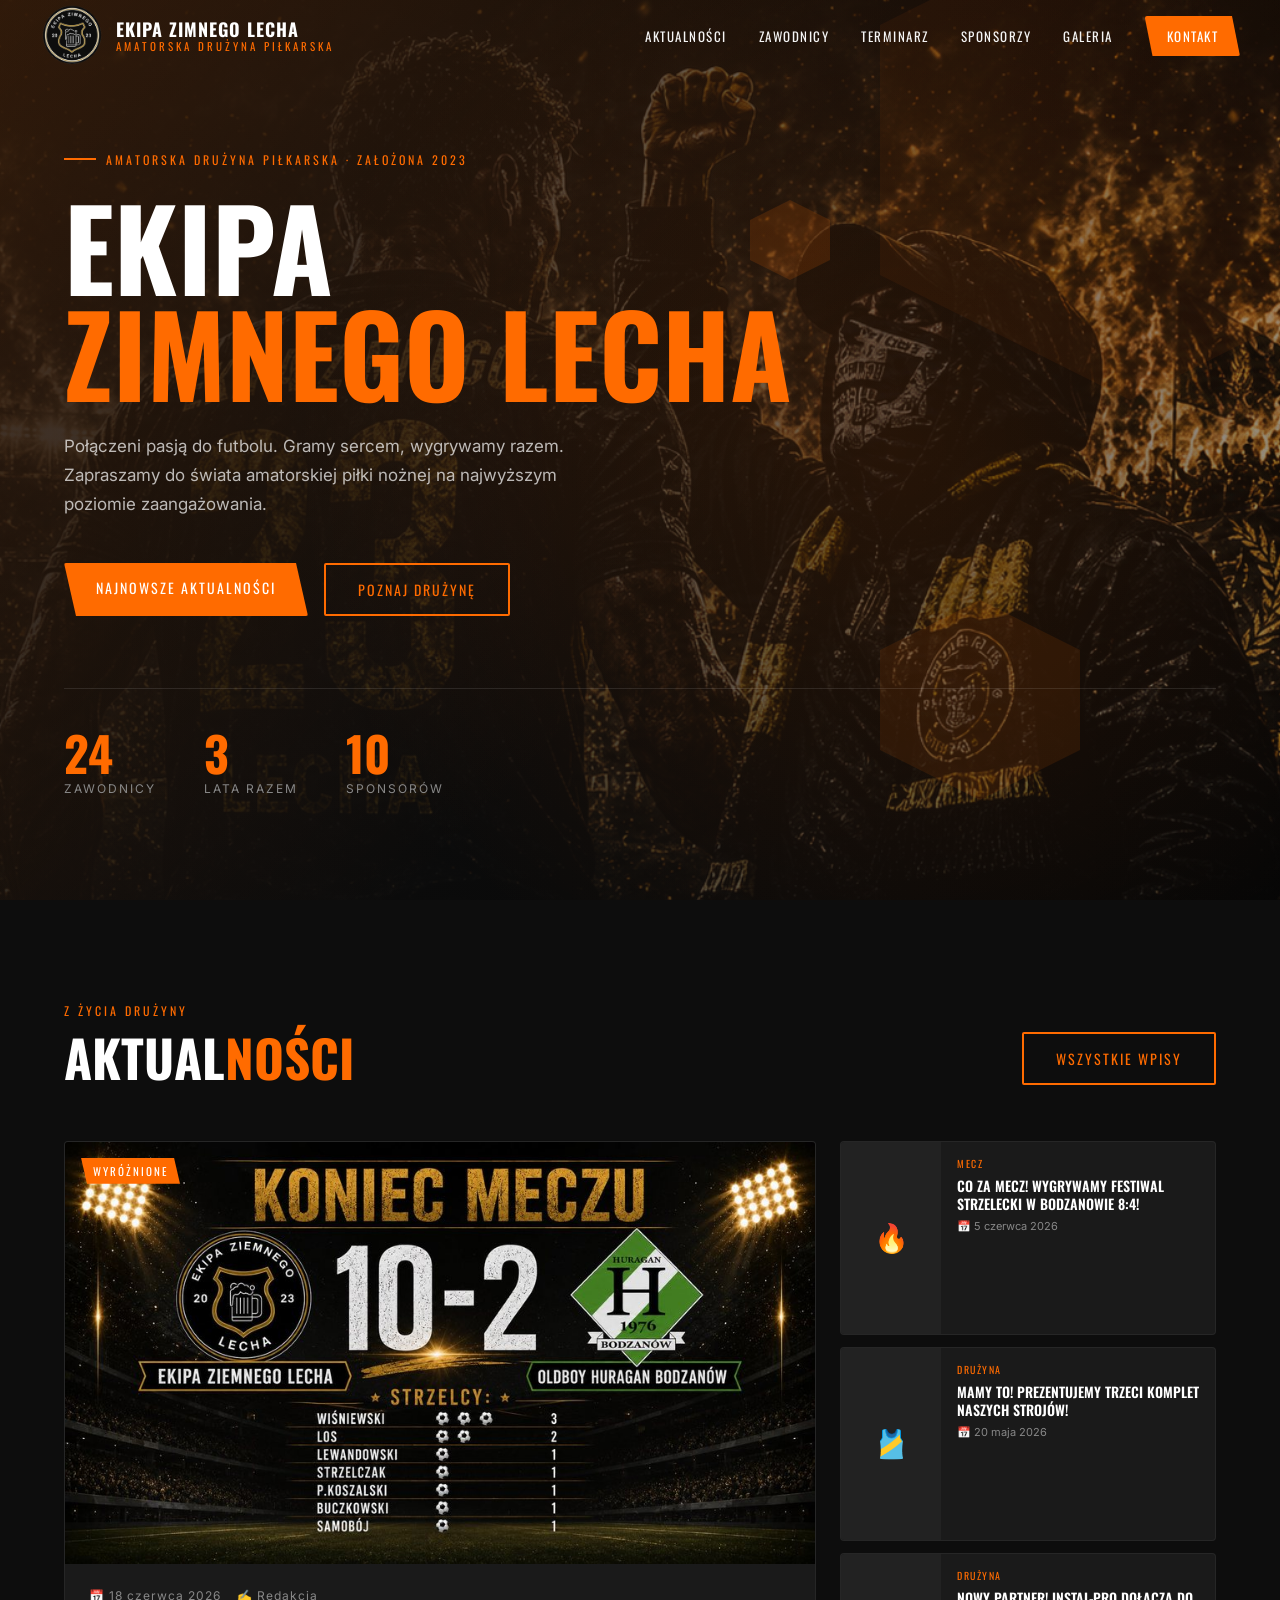
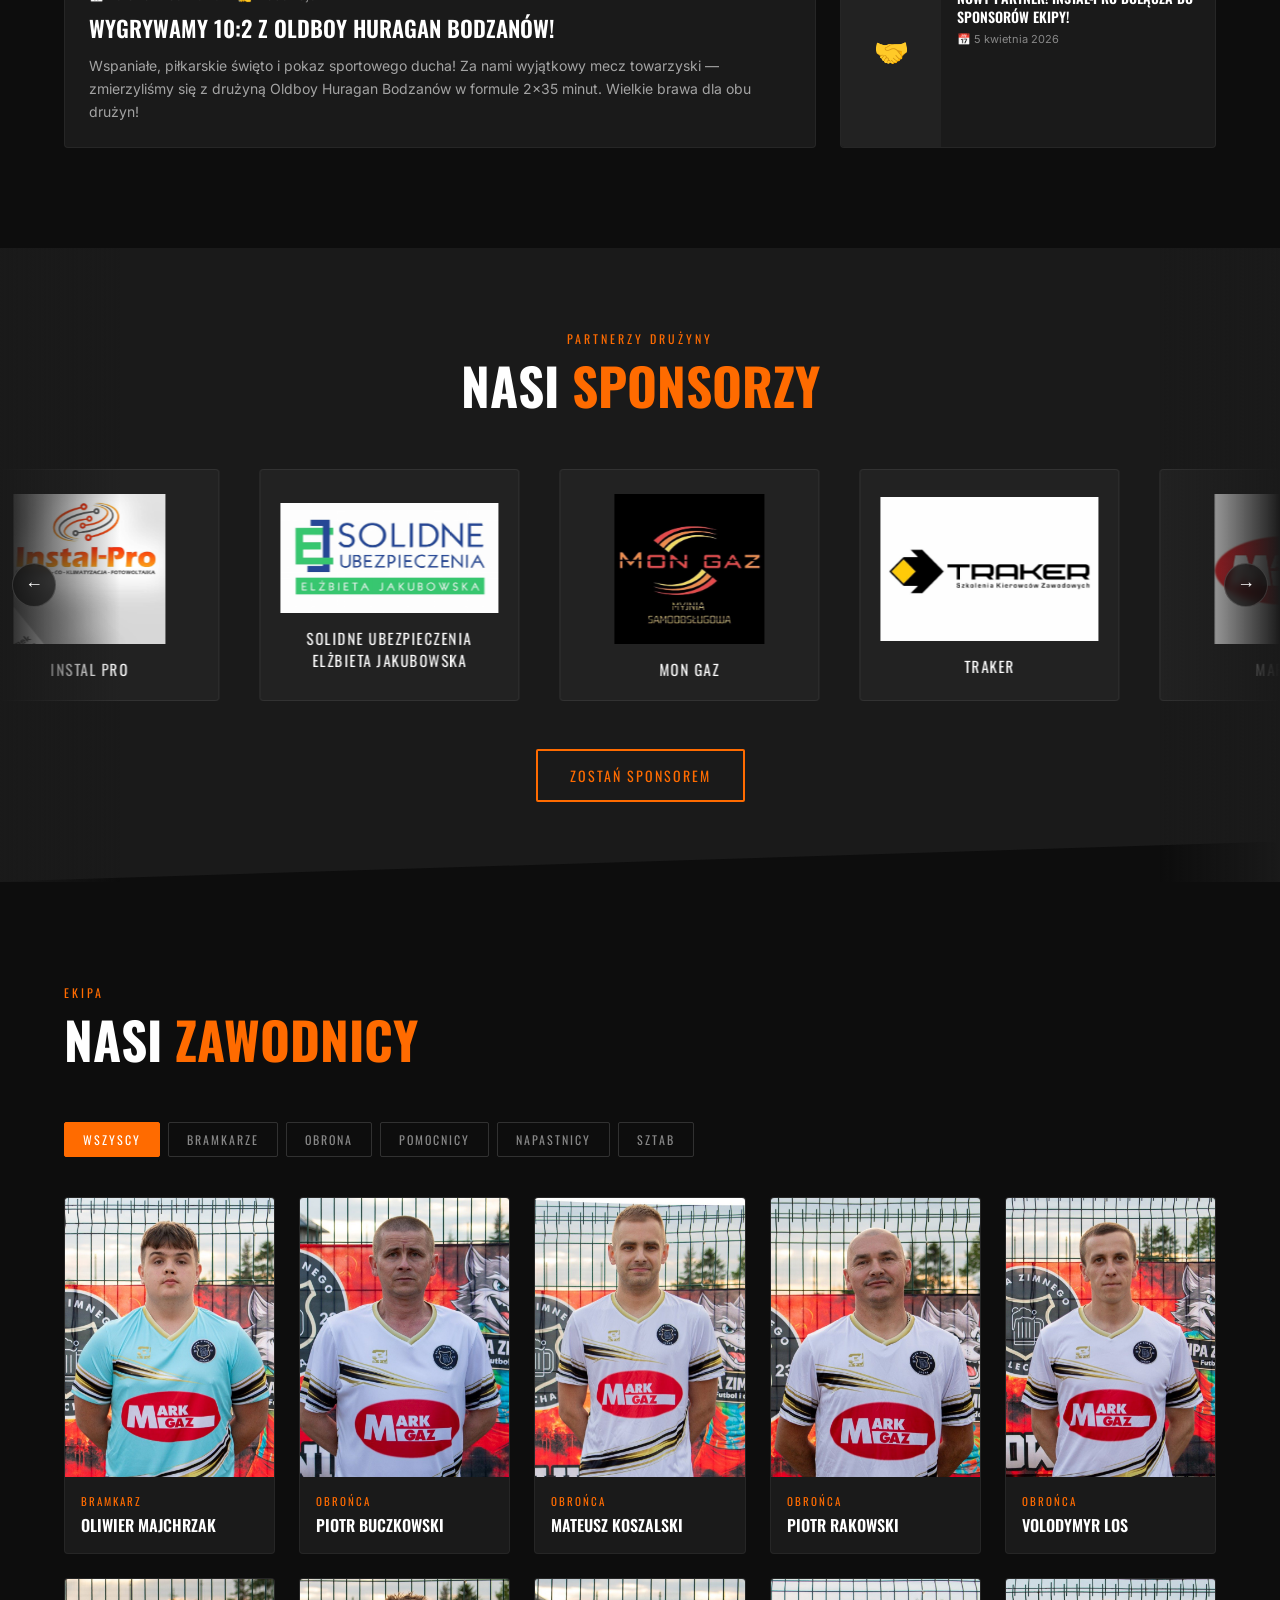
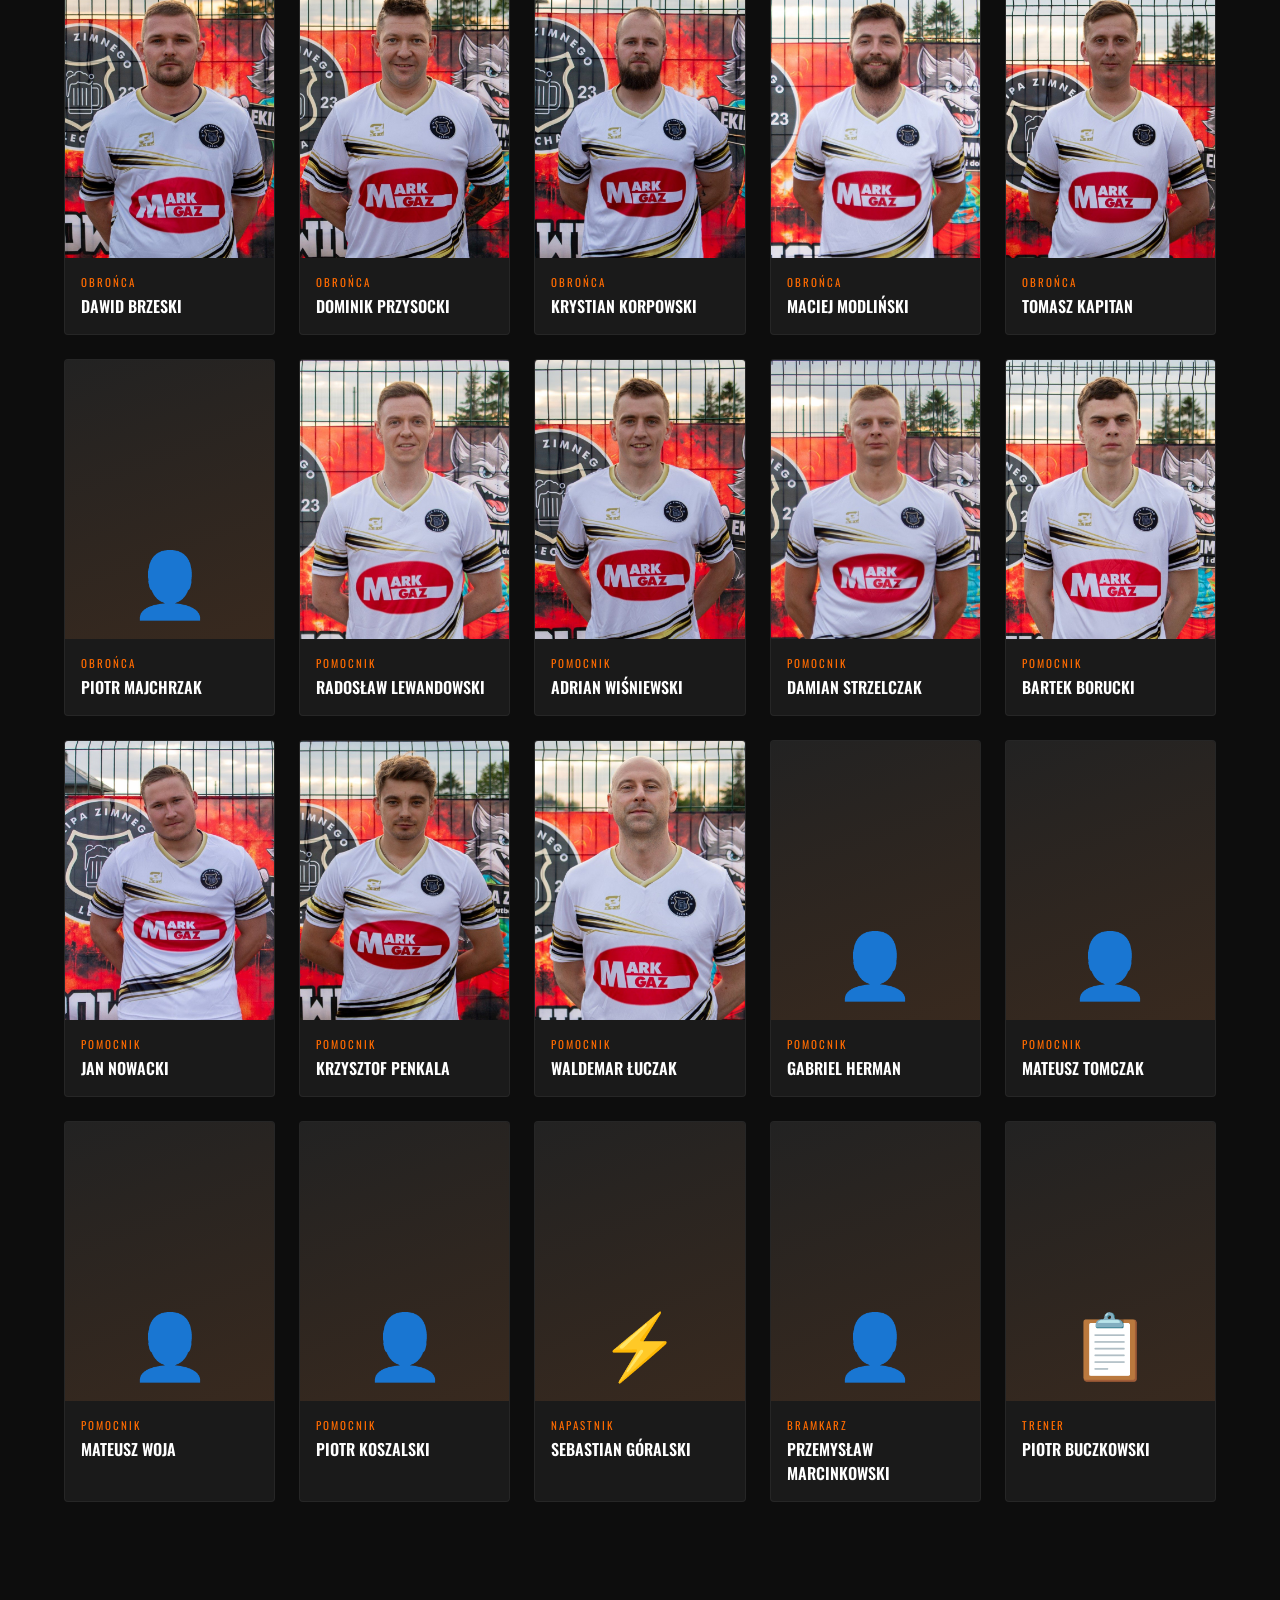
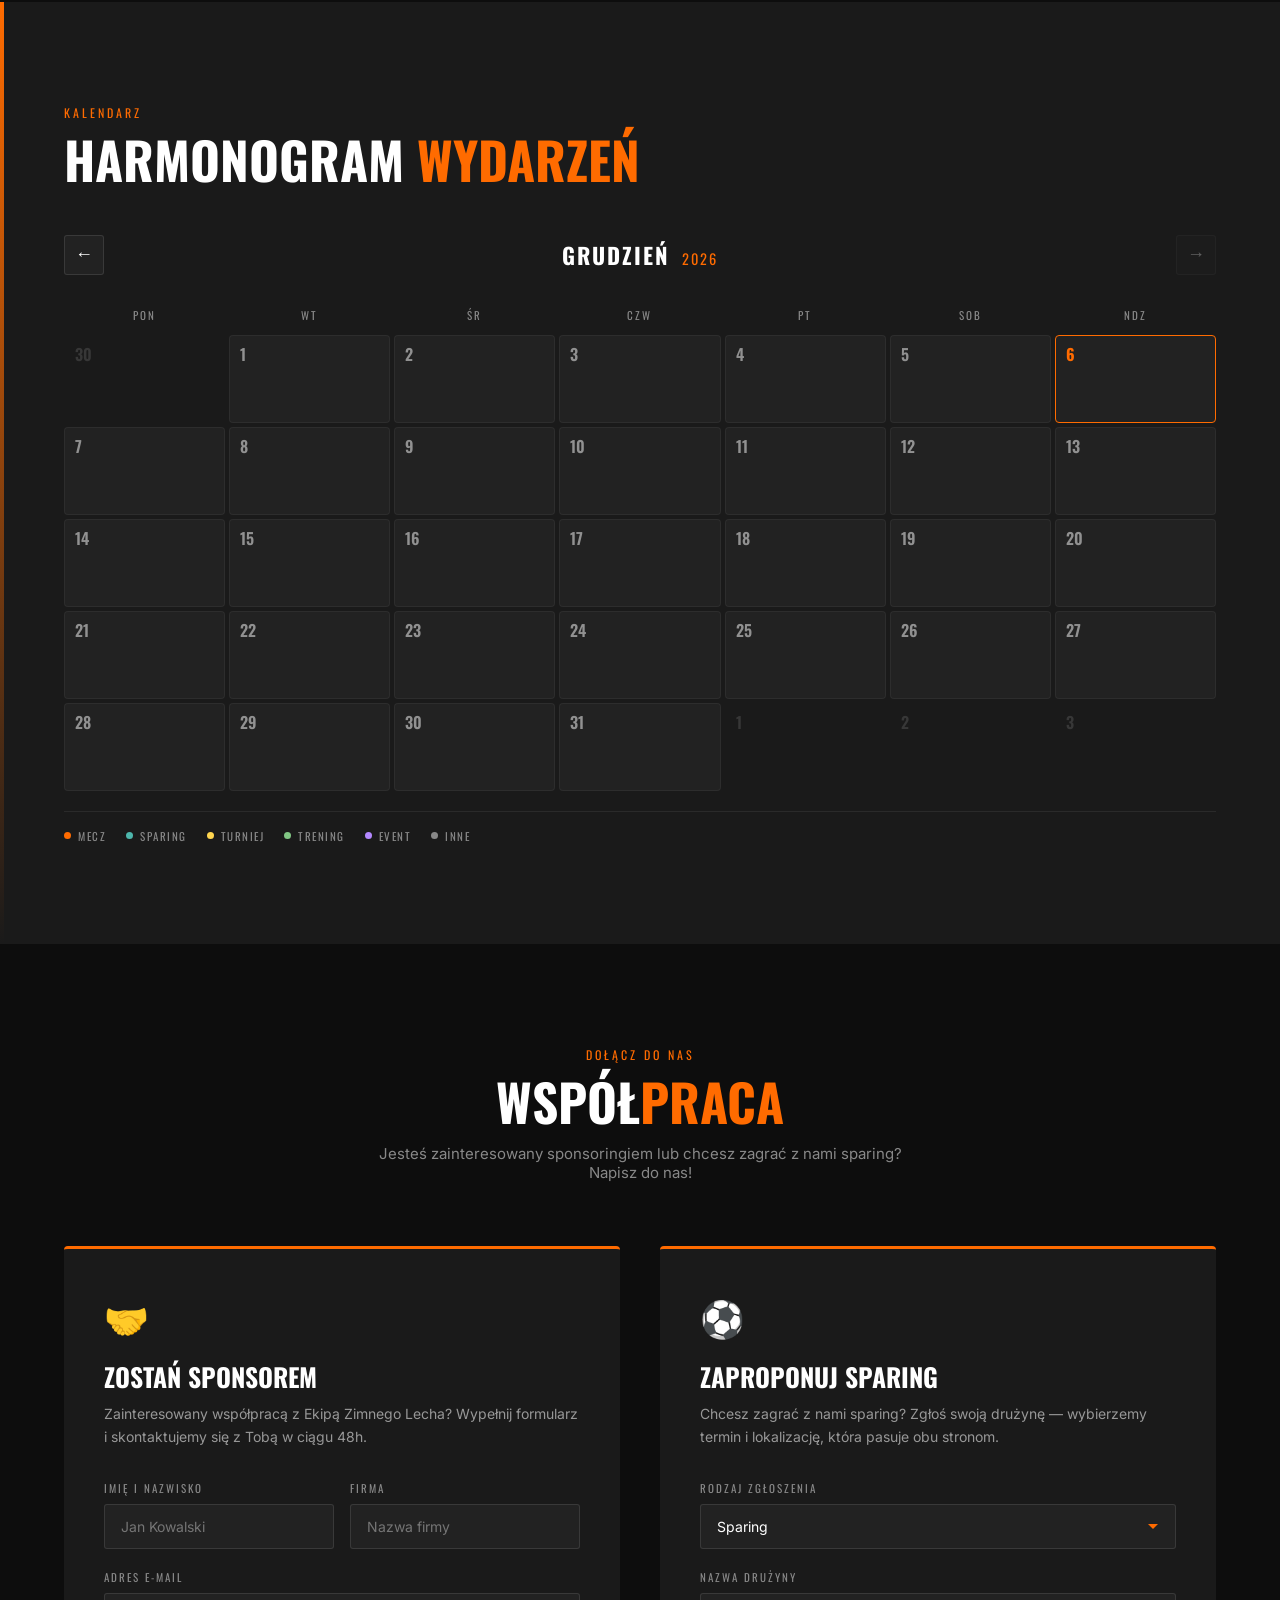
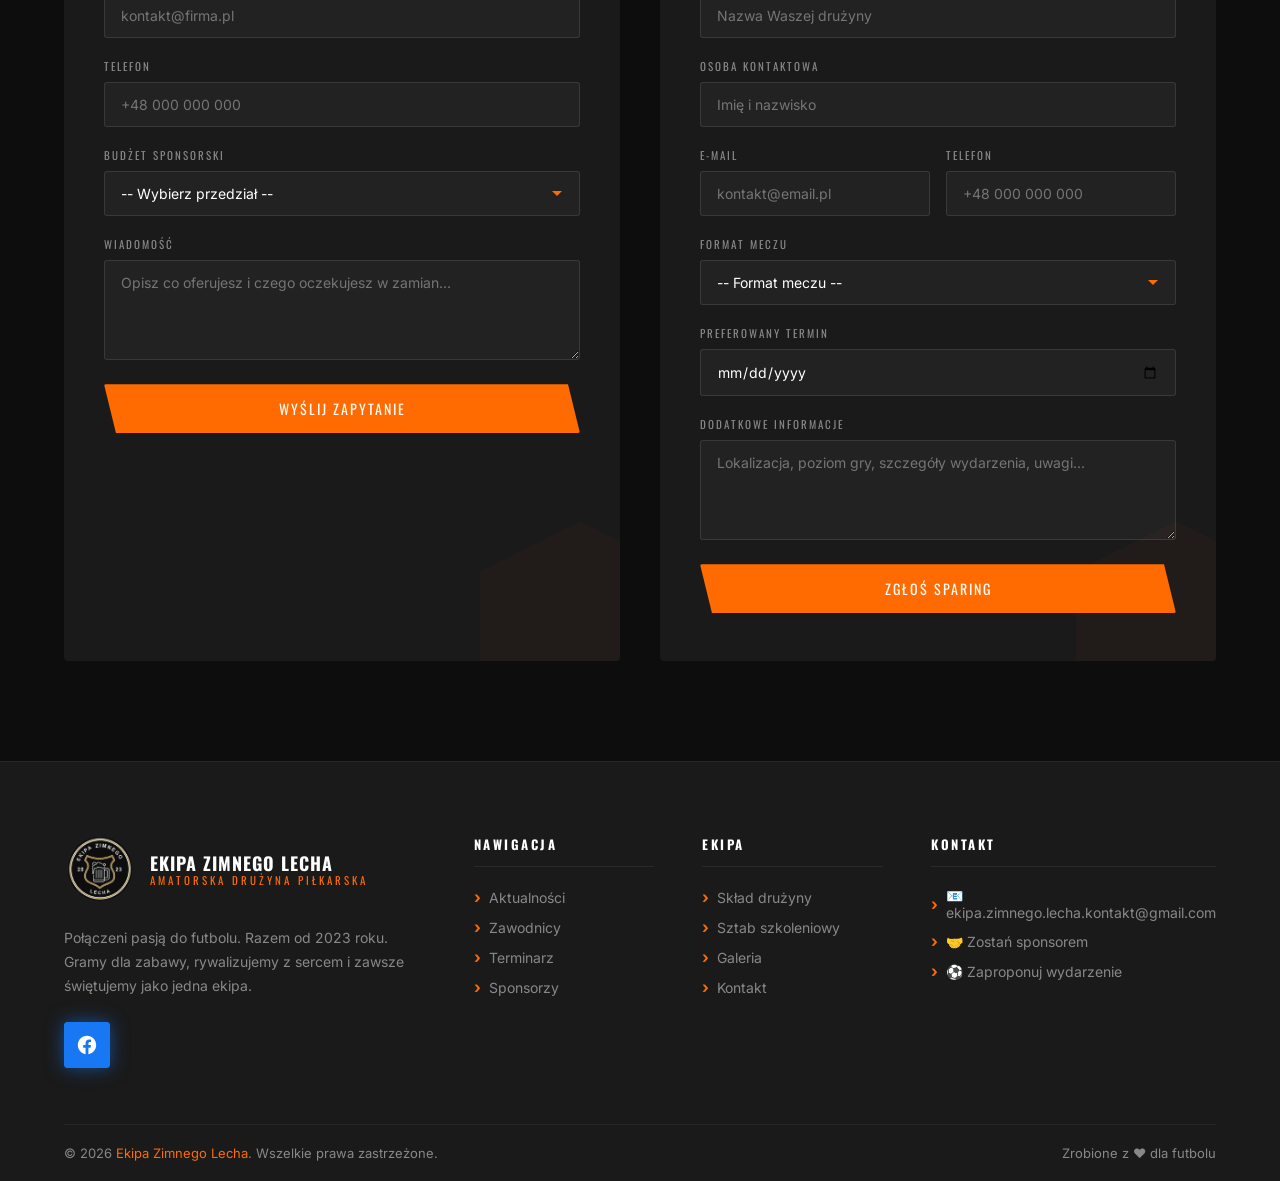
==== index.html @ 36d8d8c3 "Dodanie Cloudflare Web Analytics na wszystkich stronach Co-Authored-By: Claude Sonnet 4.6 <noreply@a" ====
<!DOCTYPE html>
<html lang="pl">
<head>
  <meta charset="UTF-8" />
  <meta name="viewport" content="width=device-width, initial-scale=1.0" />
  <title>Ekipa Zimnego Lecha – Amatorska Drużyna Piłkarska</title>
  <link rel="icon" type="image/png" href="grafika/ekipa/logo_ekipa_zimnego_lecha.png" />
  <link rel="preconnect" href="https://fonts.googleapis.com" />
  <link href="https://fonts.googleapis.com/css2?family=Oswald:wght@400;500;600;700&family=Inter:wght@300;400;500;600&display=swap" rel="stylesheet" />
  <link rel="stylesheet" href="css/style.css" />
  <link rel="stylesheet" href="css/index.css" />
</head>
<body>

  <!-- ═══ NAWIGACJA ═══════════════════════════════════════════════════ -->
  <nav class="nav" id="mainNav">
    <div class="nav-inner">
      <a href="#home" class="nav-logo">
        <img src="grafika/ekipa/logo_ekipa_zimnego_lecha.png" alt="Ekipa Zimnego Lecha" class="nav-logo-icon" />
        <div class="nav-logo-text">
          Ekipa Zimnego Lecha
          <span>Amatorska Drużyna Piłkarska</span>
        </div>
      </a>

      <ul class="nav-links">
        <li><a href="#news">Aktualności</a></li>
        <li><a href="#players">Zawodnicy</a></li>
        <li><a href="#schedule">Terminarz</a></li>
        <li><a href="#sponsors">Sponsorzy</a></li>
        <li><a href="galeria.html">Galeria</a></li>
        <li><a href="#contact" class="nav-cta">Kontakt</a></li>
      </ul>

      <button class="hamburger" id="hamburger" aria-label="Menu">
        <span></span><span></span><span></span>
      </button>
    </div>

    <div class="mobile-menu" id="mobileMenu">
      <a href="#news" class="mobile-link">Aktualności</a>
      <a href="#players" class="mobile-link">Zawodnicy</a>
      <a href="#schedule" class="mobile-link">Terminarz</a>
      <a href="#sponsors" class="mobile-link">Sponsorzy</a>
      <a href="galeria.html" class="mobile-link">Galeria</a>
      <a href="#contact" class="mobile-link">Kontakt</a>
    </div>
  </nav>

  <!-- ═══ HERO ════════════════════════════════════════════════════════ -->
  <section class="hero" id="home">
    <div class="hero-bg"></div>
    <div class="hero-shapes">
      <div class="shape shape-1"></div>
      <div class="shape shape-2"></div>
      <div class="shape shape-3"></div>
    </div>

    <div class="hero-content">
      <div class="hero-tag">Amatorska Drużyna Piłkarska · Założona 2023</div>

      <h1 class="hero-title">
        Ekipa
        <span class="line-orange">Zimnego Lecha</span>
      </h1>

      <p class="hero-desc">
        Połączeni pasją do futbolu. Gramy sercem, wygrywamy razem.
        Zapraszamy do świata amatorskiej piłki nożnej na najwyższym poziomie zaangażowania.
      </p>

      <div class="hero-actions">
        <a href="#news" class="btn btn-primary">Najnowsze aktualności</a>
        <a href="#players" class="btn btn-outline">Poznaj drużynę</a>
      </div>

      <div class="hero-stats">
        <div class="stat-item">
          <div class="stat-number">24</div>   <!-- liczba zawodników -->
          <div class="stat-label">Zawodnicy</div>
        </div>
        <div class="stat-item">
          <div class="stat-number">3</div>    <!-- lata razem -->
          <div class="stat-label">Lata razem</div>
        </div>
        <div class="stat-item">
          <div class="stat-number">10</div>   <!-- liczba sponsorów -->
          <div class="stat-label">Sponsorów</div>
        </div>
      </div>
    </div>
  </section>

  <!-- ═══ AKTUALNOŚCI ══════════════════════════════════════════════════ -->
  <section class="news" id="news">
    <div class="container">
      <div class="news-header fade-in">
        <div>
          <span class="section-label">Z życia drużyny</span>
          <h2 class="section-title">Aktual<span>ności</span></h2>
        </div>
        <a href="aktualnosci.html" class="btn btn-outline">Wszystkie wpisy</a>
      </div>

      <div class="news-grid fade-in" id="newsGrid">
        <!-- wypełniane przez js/news.js -->
      </div>
    </div>
  </section>

  <!-- ═══ SLIDER SPONSORÓW ═════════════════════════════════════════════ -->
  <section class="sponsors" id="sponsors">
    <div class="container">
      <div class="sponsors-header fade-in">
        <span class="section-label">Partnerzy drużyny</span>
        <h2 class="section-title">Nasi <span>Sponsorzy</span></h2>
      </div>
    </div>

    <div class="slider-wrapper">
      <button class="slider-arrow slider-arrow--left" id="sliderPrev" aria-label="Poprzedni sponsor">&#8592;</button>
      <button class="slider-arrow slider-arrow--right" id="sliderNext" aria-label="Następny sponsor">&#8594;</button>
      <div class="slider-track" id="sliderTrack">
        <a href="sponsor.html?id=1"  class="sponsor-slide"><img src="grafika/sponsorzy/company_logo_instal_pro.jpg"              alt="Instal Pro" /><span class="sponsor-slide-name">Instal Pro</span></a>
        <a href="sponsor.html?id=2"  class="sponsor-slide"><img src="grafika/sponsorzy/company_logo_solidne_ubezpieczenia.jpg"    alt="Solidne Ubezpieczenia" /><span class="sponsor-slide-name">Solidne Ubezpieczenia Elżbieta Jakubowska</span></a>
        <a href="sponsor.html?id=3"  class="sponsor-slide"><img src="grafika/sponsorzy/company_logo_mon_gaz.jpg"                  alt="Mon Gaz" /><span class="sponsor-slide-name">Mon Gaz</span></a>
        <a href="sponsor.html?id=4"  class="sponsor-slide"><img src="grafika/sponsorzy/company_logo_traker.jpg"                   alt="Traker" /><span class="sponsor-slide-name">Traker</span></a>
        <a href="sponsor.html?id=5"  class="sponsor-slide"><img src="grafika/sponsorzy/company_logo_mark_gaz.jpg"                 alt="Mark Gaz" /><span class="sponsor-slide-name">Mark Gaz</span></a>
        <a href="sponsor.html?id=6"  class="sponsor-slide"><img src="grafika/sponsorzy/company_logo_tsh_lewandowski.jpg"          alt="TSH Lewandowski" /><span class="sponsor-slide-name">TSH Lewandowski</span></a>
        <a href="sponsor.html?id=7"  class="sponsor-slide"><img src="grafika/sponsorzy/company_logo_paradowski_transport.jpg"     alt="Paradowski Transport" /><span class="sponsor-slide-name">Paradowski Transport</span></a>
        <a href="sponsor.html?id=8"  class="sponsor-slide"><img src="grafika/sponsorzy/company_logo_mlyn_przedpelce.jpg"          alt="Młyn Przedpełce" /><span class="sponsor-slide-name">Młyn Przedpełce</span></a>
        <a href="sponsor.html?id=9"  class="sponsor-slide"><img src="grafika/sponsorzy/company_logo_dj_ravi.jpg"                  alt="DJ Ravi" /><span class="sponsor-slide-name">DJ Ravi</span></a>
        <a href="sponsor.html?id=10" class="sponsor-slide"><img src="grafika/sponsorzy/company_logo_stolrys.jpg"                  alt="Stolrys" /><span class="sponsor-slide-name">Stolrys</span></a>
        <!-- Duplikat dla seamless loop -->
        <a href="sponsor.html?id=1"  class="sponsor-slide"><img src="grafika/sponsorzy/company_logo_instal_pro.jpg"              alt="Instal Pro" /><span class="sponsor-slide-name">Instal Pro</span></a>
        <a href="sponsor.html?id=2"  class="sponsor-slide"><img src="grafika/sponsorzy/company_logo_solidne_ubezpieczenia.jpg"    alt="Solidne Ubezpieczenia" /><span class="sponsor-slide-name">Solidne Ubezpieczenia Elżbieta Jakubowska</span></a>
        <a href="sponsor.html?id=3"  class="sponsor-slide"><img src="grafika/sponsorzy/company_logo_mon_gaz.jpg"                  alt="Mon Gaz" /><span class="sponsor-slide-name">Mon Gaz</span></a>
        <a href="sponsor.html?id=4"  class="sponsor-slide"><img src="grafika/sponsorzy/company_logo_traker.jpg"                   alt="Traker" /><span class="sponsor-slide-name">Traker</span></a>
        <a href="sponsor.html?id=5"  class="sponsor-slide"><img src="grafika/sponsorzy/company_logo_mark_gaz.jpg"                 alt="Mark Gaz" /><span class="sponsor-slide-name">Mark Gaz</span></a>
        <a href="sponsor.html?id=6"  class="sponsor-slide"><img src="grafika/sponsorzy/company_logo_tsh_lewandowski.jpg"          alt="TSH Lewandowski" /><span class="sponsor-slide-name">TSH Lewandowski</span></a>
        <a href="sponsor.html?id=7"  class="sponsor-slide"><img src="grafika/sponsorzy/company_logo_paradowski_transport.jpg"     alt="Paradowski Transport" /><span class="sponsor-slide-name">Paradowski Transport</span></a>
        <a href="sponsor.html?id=8"  class="sponsor-slide"><img src="grafika/sponsorzy/company_logo_mlyn_przedpelce.jpg"          alt="Młyn Przedpełce" /><span class="sponsor-slide-name">Młyn Przedpełce</span></a>
        <a href="sponsor.html?id=9"  class="sponsor-slide"><img src="grafika/sponsorzy/company_logo_dj_ravi.jpg"                  alt="DJ Ravi" /><span class="sponsor-slide-name">DJ Ravi</span></a>
        <a href="sponsor.html?id=10" class="sponsor-slide"><img src="grafika/sponsorzy/company_logo_stolrys.jpg"                  alt="Stolrys" /><span class="sponsor-slide-name">Stolrys</span></a>
      </div>
    </div>

    <div class="container" style="margin-top:48px; text-align:center;">
      <a href="#contact" class="btn btn-outline">Zostań sponsorem</a>
    </div>
  </section>

  <!-- ═══ ZAWODNICY ════════════════════════════════════════════════════ -->
  <section class="players angled-top" id="players">
    <div class="container">
      <div class="players-header fade-in">
        <div>
          <span class="section-label">Ekipa</span>
          <h2 class="section-title">Nasi <span>Zawodnicy</span></h2>
        </div>
      </div>

      <div class="players-filter fade-in">
        <button class="filter-btn active" data-filter="all">Wszyscy</button>
        <button class="filter-btn" data-filter="bramkarz">Bramkarze</button>
        <button class="filter-btn" data-filter="obrona">Obrona</button>
        <button class="filter-btn" data-filter="pomoc">Pomocnicy</button>
        <button class="filter-btn" data-filter="atak">Napastnicy</button>
        <button class="filter-btn" data-filter="sztab">Sztab</button>
      </div>

      <div class="players-grid fade-in">

        <!-- BRAMKARZE -->
        <div class="player-card" data-category="bramkarz">
          <div class="player-image">
            <img src="grafika/zawodnicy/oliwier_majchrzak.jpg" alt="Oliwier Majchrzak" />
          </div>
          <div class="player-info">
            <div class="player-position">Bramkarz</div>
            <div class="player-name">Oliwier Majchrzak</div>
          </div>
        </div>

        <!-- OBROŃCY -->
        <div class="player-card" data-category="obrona">
          <div class="player-image">
            <img src="grafika/zawodnicy/piotr_buczkowski.jpg" alt="Piotr Buczkowski" />
          </div>
          <div class="player-info">
            <div class="player-position">Obrońca</div>
            <div class="player-name">Piotr Buczkowski</div>
          </div>
        </div>

        <div class="player-card" data-category="obrona">
          <div class="player-image">
            <img src="grafika/zawodnicy/mateusz_koszalski.jpg" alt="Mateusz Koszalski" />
          </div>
          <div class="player-info">
            <div class="player-position">Obrońca</div>
            <div class="player-name">Mateusz Koszalski</div>
          </div>
        </div>

        <div class="player-card" data-category="obrona">
          <div class="player-image">
            <img src="grafika/zawodnicy/piotr_rakowski.jpg" alt="Piotr Rakowski" />
          </div>
          <div class="player-info">
            <div class="player-position">Obrońca</div>
            <div class="player-name">Piotr Rakowski</div>
          </div>
        </div>

        <div class="player-card" data-category="obrona">
          <div class="player-image">
            <img src="grafika/zawodnicy/volodymyr_los.jpg" alt="Volodymyr Los" />
          </div>
          <div class="player-info">
            <div class="player-position">Obrońca</div>
            <div class="player-name">Volodymyr Los</div>
          </div>
        </div>

        <div class="player-card" data-category="obrona">
          <div class="player-image">
            <img src="grafika/zawodnicy/dawid_brzeski.jpg" alt="Dawid Brzeski" />
          </div>
          <div class="player-info">
            <div class="player-position">Obrońca</div>
            <div class="player-name">Dawid Brzeski</div>
          </div>
        </div>

        <div class="player-card" data-category="obrona">
          <div class="player-image">
            <img src="grafika/zawodnicy/dominik_przysocki.jpg" alt="Dominik Przysocki" />
          </div>
          <div class="player-info">
            <div class="player-position">Obrońca</div>
            <div class="player-name">Dominik Przysocki</div>
          </div>
        </div>

        <div class="player-card" data-category="obrona">
          <div class="player-image">
            <img src="grafika/zawodnicy/krystian_korpowski.jpg" alt="Krystian Korpowski" />
          </div>
          <div class="player-info">
            <div class="player-position">Obrońca</div>
            <div class="player-name">Krystian Korpowski</div>
          </div>
        </div>

        <div class="player-card" data-category="obrona">
          <div class="player-image">
            <img src="grafika/zawodnicy/maciej_modlinski.jpg" alt="Maciej Modliński" />
          </div>
          <div class="player-info">
            <div class="player-position">Obrońca</div>
            <div class="player-name">Maciej Modliński</div>
          </div>
        </div>

        <div class="player-card" data-category="obrona">
          <div class="player-image">
            <img src="grafika/zawodnicy/tomasz_kapitan.jpg" alt="Tomasz Kapitan" />
          </div>
          <div class="player-info">
            <div class="player-position">Obrońca</div>
            <div class="player-name">Tomasz Kapitan</div>
          </div>
        </div>

        <div class="player-card" data-category="obrona">
          <div class="player-image">
            <div class="player-image-placeholder">👤</div>
          </div>
          <div class="player-info">
            <div class="player-position">Obrońca</div>
            <div class="player-name">Piotr Majchrzak</div>
          </div>
        </div>

        <!-- POMOCNICY -->
        <div class="player-card" data-category="pomoc">
          <div class="player-image">
            <img src="grafika/zawodnicy/radoslaw_lewandowski.jpg" alt="Radosław Lewandowski" />
          </div>
          <div class="player-info">
            <div class="player-position">Pomocnik</div>
            <div class="player-name">Radosław Lewandowski</div>
          </div>
        </div>

        <div class="player-card" data-category="pomoc">
          <div class="player-image">
            <img src="grafika/zawodnicy/adrian_wisniewski.jpg" alt="Adrian Wiśniewski" />
          </div>
          <div class="player-info">
            <div class="player-position">Pomocnik</div>
            <div class="player-name">Adrian Wiśniewski</div>
          </div>
        </div>

        <div class="player-card" data-category="pomoc">
          <div class="player-image">
            <img src="grafika/zawodnicy/damian_strzelczak.jpg" alt="Damian Strzelczak" />
          </div>
          <div class="player-info">
            <div class="player-position">Pomocnik</div>
            <div class="player-name">Damian Strzelczak</div>
          </div>
        </div>

        <div class="player-card" data-category="pomoc">
          <div class="player-image">
            <img src="grafika/zawodnicy/bartek_borucki.jpg" alt="Bartek Borucki" />
          </div>
          <div class="player-info">
            <div class="player-position">Pomocnik</div>
            <div class="player-name">Bartek Borucki</div>
          </div>
        </div>

        <div class="player-card" data-category="pomoc">
          <div class="player-image">
            <img src="grafika/zawodnicy/jan_nowacki.jpg" alt="Jan Nowacki" />
          </div>
          <div class="player-info">
            <div class="player-position">Pomocnik</div>
            <div class="player-name">Jan Nowacki</div>
          </div>
        </div>

        <div class="player-card" data-category="pomoc">
          <div class="player-image">
            <img src="grafika/zawodnicy/krzysztof_penkala.jpg" alt="Krzysztof Penkala" />
          </div>
          <div class="player-info">
            <div class="player-position">Pomocnik</div>
            <div class="player-name">Krzysztof Penkala</div>
          </div>
        </div>

        <div class="player-card" data-category="pomoc">
          <div class="player-image">
            <img src="grafika/zawodnicy/waldek_luczak.jpg" alt="Waldemar Łuczak" />
          </div>
          <div class="player-info">
            <div class="player-position">Pomocnik</div>
            <div class="player-name">Waldemar Łuczak</div>
          </div>
        </div>

        <div class="player-card" data-category="pomoc">
          <div class="player-image">
            <div class="player-image-placeholder">👤</div>
          </div>
          <div class="player-info">
            <div class="player-position">Pomocnik</div>
            <div class="player-name">Gabriel Herman</div>
          </div>
        </div>

        <div class="player-card" data-category="pomoc">
          <div class="player-image">
            <div class="player-image-placeholder">👤</div>
          </div>
          <div class="player-info">
            <div class="player-position">Pomocnik</div>
            <div class="player-name">Mateusz Tomczak</div>
          </div>
        </div>

        <div class="player-card" data-category="pomoc">
          <div class="player-image">
            <div class="player-image-placeholder">👤</div>
          </div>
          <div class="player-info">
            <div class="player-position">Pomocnik</div>
            <div class="player-name">Mateusz Woja</div>
          </div>
        </div>

        <div class="player-card" data-category="pomoc">
          <div class="player-image">
            <div class="player-image-placeholder">👤</div>
          </div>
          <div class="player-info">
            <div class="player-position">Pomocnik</div>
            <div class="player-name">Piotr Koszalski</div>
          </div>
        </div>

        <!-- NAPASTNICY -->
        <div class="player-card" data-category="atak">
          <div class="player-image">
            <div class="player-image-placeholder">⚡</div>
          </div>
          <div class="player-info">
            <div class="player-position">Napastnik</div>
            <div class="player-name">Sebastian Góralski</div>
          </div>
        </div>

        <div class="player-card" data-category="bramkarz">
          <div class="player-image">
            <div class="player-image-placeholder">👤</div>
          </div>
          <div class="player-info">
            <div class="player-position">Bramkarz</div>
            <div class="player-name">Przemysław Marcinkowski</div>
          </div>
        </div>

        <!-- SZTAB -->
        <div class="player-card" data-category="sztab">
          <div class="player-image">
            <div class="player-image-placeholder">📋</div>
          </div>
          <div class="player-info">
            <div class="player-position">Trener</div>
            <div class="player-name">Piotr Buczkowski</div>
          </div>
        </div>

      </div>
    </div>
  </section>

  <!-- ═══ HARMONOGRAM WYDARZEŃ ═════════════════════════════════════════ -->
  <section class="schedule" id="schedule">
    <div class="container">
      <div class="schedule-header fade-in">
        <span class="section-label">Kalendarz</span>
        <h2 class="section-title">Harmonogram <span>Wydarzeń</span></h2>
      </div>
      <div id="calendarWrap" class="fade-in"></div>
    </div>
  </section>

  <!-- ═══ FORMULARZE ═══════════════════════════════════════════════════ -->
  <section class="forms-section" id="contact">
    <div class="container">
      <div class="fade-in" style="text-align:center; margin-bottom:64px;">
        <span class="section-label">Dołącz do nas</span>
        <h2 class="section-title">Współ<span>praca</span></h2>
        <p style="color:var(--gray);font-size:15px;max-width:540px;margin:16px auto 0;">
          Jesteś zainteresowany sponsoringiem lub chcesz zagrać z nami sparing? Napisz do nas!
        </p>
      </div>

      <div class="forms-grid">

        <!-- Formularz sponsorski -->
        <div class="form-card fade-in">
          <div class="form-icon">🤝</div>
          <h3 class="form-title">Zostań Sponsorem</h3>
          <p class="form-desc">
            Zainteresowany współpracą z Ekipą Zimnego Lecha? Wypełnij formularz i skontaktujemy się z Tobą w ciągu 48h.
          </p>
          <form id="sponsorForm">
            <input type="text" name="_gotcha" class="form-honeypot" tabindex="-1" autocomplete="off" aria-hidden="true" />
            <div class="form-row">
              <div class="form-group">
                <label class="form-label" for="sp-name">Imię i nazwisko</label>
                <input class="form-input" id="sp-name" type="text" placeholder="Jan Kowalski" required />
              </div>
              <div class="form-group">
                <label class="form-label" for="sp-company">Firma</label>
                <input class="form-input" id="sp-company" type="text" placeholder="Nazwa firmy" />
              </div>
            </div>
            <div class="form-group">
              <label class="form-label" for="sp-email">Adres e-mail</label>
              <input class="form-input" id="sp-email" type="email" placeholder="kontakt@firma.pl" required />
            </div>
            <div class="form-group">
              <label class="form-label" for="sp-phone">Telefon</label>
              <input class="form-input" id="sp-phone" type="tel" placeholder="+48 000 000 000" />
            </div>
            <div class="form-group">
              <label class="form-label" for="sp-budget">Budżet sponsorski</label>
              <select class="form-select" id="sp-budget">
                <option value="">-- Wybierz przedział --</option>
                <option>Do 1 000 zł</option>
                <option>1 000 – 5 000 zł</option>
                <option>5 000 – 10 000 zł</option>
                <option>Powyżej 10 000 zł</option>
                <option>Do uzgodnienia</option>
              </select>
            </div>
            <div class="form-group">
              <label class="form-label" for="sp-msg">Wiadomość</label>
              <textarea class="form-textarea" id="sp-msg" placeholder="Opisz co oferujesz i czego oczekujesz w zamian..."></textarea>
            </div>
            <div class="form-submit">
              <button type="submit" class="btn btn-primary" style="width:100%;">Wyślij zapytanie</button>
            </div>
            <div class="success-msg" id="sponsorSuccess">✓ Wiadomość wysłana! Wrócimy do Ciebie wkrótce.</div>
          </form>
        </div>

        <!-- Formularz sparing / wydarzenie -->
        <div class="form-card fade-in">
          <div class="form-icon" id="sr-icon">⚽</div>
          <h3 class="form-title" id="sr-title">Zaproponuj Sparing lub Wydarzenie</h3>
          <p class="form-desc" id="sr-desc">
            Chcesz zagrać z nami sparing albo zaprosić naszą drużynę na turniej, festiwal lub inne wydarzenie? Zgłoś się — odezwiemy się i ustalimy szczegóły.
          </p>
          <form id="sparringForm">
            <input type="text" name="_gotcha" class="form-honeypot" tabindex="-1" autocomplete="off" aria-hidden="true" />
            <div class="form-group">
              <label class="form-label" for="sr-type">Rodzaj zgłoszenia</label>
              <select class="form-select" id="sr-type">
                <option value="sparing">Sparing</option>
                <option value="turniej">Turniej</option>
                <option value="event">Festiwal / Event</option>
                <option value="inne">Inne wydarzenie</option>
              </select>
            </div>
            <div class="form-group">
              <label class="form-label" for="sr-team" id="sr-team-label">Nazwa drużyny</label>
              <input class="form-input" id="sr-team" type="text" placeholder="Nazwa Waszej drużyny" required />
            </div>
            <div class="form-group">
              <label class="form-label" for="sr-contact">Osoba kontaktowa</label>
              <input class="form-input" id="sr-contact" type="text" placeholder="Imię i nazwisko" required />
            </div>
            <div class="form-row">
              <div class="form-group">
                <label class="form-label" for="sr-email">E-mail</label>
                <input class="form-input" id="sr-email" type="email" placeholder="kontakt@email.pl" required />
              </div>
              <div class="form-group">
                <label class="form-label" for="sr-phone">Telefon</label>
                <input class="form-input" id="sr-phone" type="tel" placeholder="+48 000 000 000" />
              </div>
            </div>

            <!-- Pola widoczne tylko dla SPARINGU -->
            <div class="form-group sr-field-sparing">
              <label class="form-label" for="sr-players">Format meczu</label>
              <select class="form-select" id="sr-players">
                <option value="">-- Format meczu --</option>
                <option>5v5</option>
                <option>7v7</option>
                <option>8v8</option>
                <option>11v11</option>
              </select>
            </div>

            <!-- Pola widoczne tylko dla TURNIEJU / EVENTU / INNE -->
            <div class="form-group sr-field-event" style="display:none;">
              <label class="form-label" for="sr-event-name">Nazwa wydarzenia</label>
              <input class="form-input" id="sr-event-name" type="text" placeholder="np. Turniej o Puchar Burmistrza" />
            </div>
            <div class="form-group sr-field-event" style="display:none;">
              <label class="form-label" for="sr-event-loc">Miejsce wydarzenia</label>
              <input class="form-input" id="sr-event-loc" type="text" placeholder="Miejscowość / obiekt" />
            </div>

            <div class="form-group">
              <label class="form-label" for="sr-date">Preferowany termin</label>
              <input class="form-input" id="sr-date" type="date" />
            </div>
            <div class="form-group">
              <label class="form-label" for="sr-msg">Dodatkowe informacje</label>
              <textarea class="form-textarea" id="sr-msg" placeholder="Lokalizacja, poziom gry, szczegóły wydarzenia, uwagi..."></textarea>
            </div>
            <div class="form-submit">
              <button type="submit" class="btn btn-primary" style="width:100%;" id="sr-submit-btn">Zgłoś sparing</button>
            </div>
            <div class="success-msg" id="sparringSuccess">✓ Zgłoszenie przyjęte! Skontaktujemy się wkrótce.</div>
          </form>
        </div>

      </div>
    </div>
  </section>

  <!-- ═══ FOOTER ════════════════════════════════════════════════════════ -->
  <footer class="footer">
    <div class="container">
      <div class="footer-grid">
        <div class="footer-brand">
          <div class="footer-logo">
            <img src="grafika/ekipa/logo_ekipa_zimnego_lecha.png" alt="Ekipa Zimnego Lecha" class="footer-logo-icon" />
            <div class="nav-logo-text">
              Ekipa Zimnego Lecha
              <span>Amatorska Drużyna Piłkarska</span>
            </div>
          </div>
          <p class="footer-desc">
            Połączeni pasją do futbolu. Razem od 2023 roku. Gramy dla zabawy, rywalizujemy z sercem i zawsze świętujemy jako jedna ekipa.
          </p>
          <div class="social-links">
            <a href="https://www.facebook.com/ekipa.zimnego.lecha" target="_blank" rel="noopener" class="social-link social-link--facebook" aria-label="Facebook">
              <svg viewBox="0 0 24 24" width="22" height="22" fill="currentColor" aria-hidden="true"><path d="M22 12.06C22 6.51 17.52 2 12 2S2 6.51 2 12.06c0 5.02 3.66 9.18 8.44 9.94v-7.03H7.9v-2.91h2.54V9.85c0-2.51 1.49-3.9 3.77-3.9 1.09 0 2.24.2 2.24.2v2.46h-1.26c-1.24 0-1.63.78-1.63 1.57v1.88h2.78l-.45 2.91h-2.33V22c4.78-.76 8.44-4.92 8.44-9.94Z"/></svg>
            </a>
          </div>
        </div>

        <div class="footer-col">
          <h4>Nawigacja</h4>
          <ul>
            <li><a href="#news">Aktualności</a></li>
            <li><a href="#players">Zawodnicy</a></li>
            <li><a href="#schedule">Terminarz</a></li>
            <li><a href="#sponsors">Sponsorzy</a></li>
          </ul>
        </div>

        <div class="footer-col">
          <h4>Ekipa</h4>
          <ul>
            <li><a href="#players">Skład drużyny</a></li>
            <li><a href="#players">Sztab szkoleniowy</a></li>
            <li><a href="galeria.html">Galeria</a></li>
            <li><a href="#contact">Kontakt</a></li>
          </ul>
        </div>

        <div class="footer-col">
          <h4>Kontakt</h4>
          <ul>
            <li><a href="mailto:ekipa.zimnego.lecha.kontakt@gmail.com">📧 ekipa.zimnego.lecha.kontakt@gmail.com</a></li>
            <li><a href="#contact">🤝 Zostań sponsorem</a></li>
            <li><a href="#contact">⚽ Zaproponuj wydarzenie</a></li>
          </ul>
        </div>
      </div>

      <div class="footer-bottom">
        <p>© 2026 <span>Ekipa Zimnego Lecha</span>. Wszelkie prawa zastrzeżone.</p>
        <p>Zrobione z ❤️ dla futbolu</p>
      </div>
    </div>
  </footer>

  <!-- Scroll to top -->
  <button class="scroll-top" id="scrollTop" aria-label="Wróć na górę">↑</button>

  <script src="js/sponsor-slider.js?v=20260623"></script>
  <script src="js/news.js?v=20260623"></script>
  <script src="js/calendar.js?v=20260623"></script>
  <script src="js/index.js?v=20260623"></script>
  <!-- Cloudflare Web Analytics --><script defer src='https://static.cloudflareinsights.com/beacon.min.js' data-cf-beacon='{"token": "f9466ee398bd4d1899b852485ae21cd2"}'></script><!-- End Cloudflare Web Analytics -->

</body>
</html>
---- css/style.css ----
/* ─── RESET & BASE ──────────────────────────────────────────────── */
*, *::before, *::after { box-sizing: border-box; margin: 0; padding: 0; }

:root {
  --orange:   #FF6B00;
  --orange2:  #FF8C00;
  --black:    #0D0D0D;
  --dark:     #111111;
  --dark2:    #1A1A1A;
  --dark3:    #222222;
  --gray:     #888888;
  --light:    #F5F5F5;
  --white:    #FFFFFF;
  --font-h:   'Oswald', sans-serif;
  --font-b:   'Inter', sans-serif;
  --transition: .35s cubic-bezier(.4,0,.2,1);
}

html { scroll-behavior: smooth; }

body {
  font-family: var(--font-b);
  background: var(--black);
  color: var(--white);
  overflow-x: hidden;
}

a { text-decoration: none; color: inherit; }
ul { list-style: none; }
img { max-width: 100%; display: block; }

/* ─── SCROLLBAR ─────────────────────────────────────────────────── */
::-webkit-scrollbar { width: 6px; }
::-webkit-scrollbar-track { background: var(--dark); }
::-webkit-scrollbar-thumb { background: var(--orange); border-radius: 3px; }

/* ─── UTILITY ───────────────────────────────────────────────────── */
.container { max-width: 1200px; margin: 0 auto; padding: 0 24px; }

.section-label {
  display: inline-block;
  font-family: var(--font-h);
  font-size: 12px;
  letter-spacing: 3px;
  text-transform: uppercase;
  color: var(--orange);
  margin-bottom: 12px;
}

/* ─── NAVIGATION ────────────────────────────────────────────────── */
.nav-inner {
  max-width: 1200px;
  margin: 0 auto;
  display: flex;
  align-items: center;
  justify-content: space-between;
  height: 72px;
}

.nav-logo {
  display: flex;
  align-items: center;
  gap: 12px;
}

.nav-logo-icon {
  width: 64px; height: 64px;
  object-fit: contain;
  flex-shrink: 0;
}

.nav-logo-text {
  font-family: var(--font-h);
  font-size: 18px;
  font-weight: 700;
  letter-spacing: 1px;
  line-height: 1.2;
  text-transform: uppercase;
}

.nav-logo-text span { color: var(--orange); display: block; font-size: 11px; letter-spacing: 3px; font-weight: 400; }

.nav-links {
  display: flex;
  align-items: center;
  gap: 32px;
}

.nav-links a {
  font-family: var(--font-h);
  font-size: 13px;
  letter-spacing: 1.5px;
  text-transform: uppercase;
  color: var(--light);
  position: relative;
  transition: color var(--transition);
}

.nav-links a::after {
  content: '';
  position: absolute;
  bottom: -4px; left: 0; right: 0;
  height: 2px;
  background: var(--orange);
  transform: scaleX(0);
  transition: transform var(--transition);
}

.nav-links a:hover { color: var(--orange); }
.nav-links a:hover::after { transform: scaleX(1); }

.hamburger {
  display: none;
  flex-direction: column;
  gap: 5px;
  cursor: pointer;
  padding: 8px;
  background: none; border: none;
}

.hamburger span {
  display: block;
  width: 26px; height: 2px;
  background: var(--white);
  transition: var(--transition);
}

.hamburger.open span:nth-child(1) { transform: translateY(7px) rotate(45deg); }
.hamburger.open span:nth-child(2) { opacity: 0; }
.hamburger.open span:nth-child(3) { transform: translateY(-7px) rotate(-45deg); }

.mobile-menu {
  display: none;
  flex-direction: column;
  background: var(--dark2);
  padding: 24px;
  gap: 16px;
  border-top: 2px solid var(--orange);
}

.mobile-menu a {
  font-family: var(--font-h);
  font-size: 16px;
  letter-spacing: 2px;
  text-transform: uppercase;
  color: var(--light);
  padding: 10px 0;
  border-bottom: 1px solid rgba(255,255,255,.07);
  transition: color var(--transition);
}

.mobile-menu a:hover { color: var(--orange); }
.mobile-menu.open { display: flex; }

/* ─── FADE IN ANIMATION ──────────────────────────────────────────── */
.fade-in {
  opacity: 0;
  transform: translateY(24px);
  transition: opacity .6s ease, transform .6s ease;
}

.fade-in.visible {
  opacity: 1;
  transform: none;
}
---- css/index.css ----
/* ─── UTILITY (index-specific) ──────────────────────────────────── */
.section-title {
  font-family: var(--font-h);
  font-size: clamp(2rem, 5vw, 3.2rem);
  font-weight: 700;
  text-transform: uppercase;
  line-height: 1.05;
  color: var(--white);
}

.section-title span { color: var(--orange); }

.btn {
  display: inline-block;
  font-family: var(--font-h);
  font-size: 14px;
  letter-spacing: 2px;
  text-transform: uppercase;
  padding: 14px 32px;
  border-radius: 2px;
  cursor: pointer;
  transition: var(--transition);
  border: none;
}

.btn-primary {
  background: var(--orange);
  color: var(--white);
  clip-path: polygon(0 0, calc(100% - 12px) 0, 100% 100%, 12px 100%);
}
.btn-primary:hover { background: var(--orange2); transform: translateY(-2px); }

.btn-outline {
  background: transparent;
  color: var(--orange);
  border: 2px solid var(--orange);
}
.btn-outline:hover { background: var(--orange); color: var(--white); }

/* ─── NAVIGATION ────────────────────────────────────────────────── */
.nav {
  position: fixed;
  top: 0; left: 0; right: 0;
  z-index: 1000;
  padding: 0 24px;
  transition: var(--transition);
}

.nav.scrolled {
  background: rgba(13,13,13,.96);
  backdrop-filter: blur(12px);
  box-shadow: 0 2px 30px rgba(0,0,0,.5);
}

.nav-cta {
  background: var(--orange);
  color: var(--white) !important;
  padding: 10px 22px;
  border-radius: 2px;
  clip-path: polygon(0 0, calc(100% - 8px) 0, 100% 100%, 8px 100%);
}

.nav-cta:hover { background: var(--orange2); }
.nav-cta::after { display: none !important; }

/* ─── HERO ──────────────────────────────────────────────────────── */
.hero {
  min-height: 100vh;
  position: relative;
  display: flex;
  align-items: center;
  overflow: hidden;
}

.hero-bg {
  position: absolute;
  inset: 0;
  background:
    linear-gradient(135deg, rgba(255,107,0,.15) 0%, transparent 60%),
    linear-gradient(to right, rgba(13,13,13,.88) 25%, rgba(13,13,13,.45) 100%),
    url('../grafika/ekipa/baner.png') center/cover no-repeat;
  background-color: var(--dark2);
}

.hero-bg::before {
  content: '';
  position: absolute;
  inset: 0;
  background:
    radial-gradient(circle at 70% 50%, rgba(255,107,0,.12) 0%, transparent 60%);
}

.hero-shapes {
  position: absolute;
  inset: 0;
  overflow: hidden;
  pointer-events: none;
}

.shape {
  position: absolute;
  background: var(--orange);
  opacity: .06;
}

.shape-1 {
  width: 500px; height: 500px;
  right: -100px; top: -100px;
  clip-path: polygon(50% 0%, 100% 25%, 100% 75%, 50% 100%, 0% 75%, 0% 25%);
  animation: rotate 25s linear infinite;
}

.shape-2 {
  width: 200px; height: 200px;
  right: 200px; bottom: 100px;
  clip-path: polygon(50% 0%, 100% 25%, 100% 75%, 50% 100%, 0% 75%, 0% 25%);
  animation: rotate 18s linear infinite reverse;
  opacity: .1;
}

.shape-3 {
  width: 80px; height: 80px;
  right: 450px; top: 200px;
  clip-path: polygon(50% 0%, 100% 25%, 100% 75%, 50% 100%, 0% 75%, 0% 25%);
  animation: rotate 12s linear infinite;
  opacity: .15;
}

@keyframes rotate { to { transform: rotate(360deg); } }

.hero-content {
  position: relative;
  z-index: 2;
  max-width: 1200px;
  margin: 0 auto;
  padding: 120px 24px 80px;
  width: 100%;
}

.hero-tag {
  display: inline-flex;
  align-items: center;
  gap: 10px;
  font-family: var(--font-h);
  font-size: 12px;
  letter-spacing: 3px;
  text-transform: uppercase;
  color: var(--orange);
  margin-bottom: 24px;
}

.hero-tag::before {
  content: '';
  display: block;
  width: 32px; height: 2px;
  background: var(--orange);
}

.hero-title {
  font-family: var(--font-h);
  font-size: clamp(3rem, 9vw, 7rem);
  font-weight: 700;
  text-transform: uppercase;
  line-height: .95;
  margin-bottom: 28px;
}

.hero-title .line-orange { color: var(--orange); display: block; }

.hero-desc {
  font-size: 17px;
  line-height: 1.7;
  color: rgba(255,255,255,.7);
  max-width: 520px;
  margin-bottom: 44px;
}

.hero-actions { display: flex; gap: 16px; flex-wrap: wrap; }

.hero-stats {
  display: flex;
  gap: 48px;
  margin-top: 72px;
  padding-top: 40px;
  border-top: 1px solid rgba(255,255,255,.1);
  flex-wrap: wrap;
}

.stat-item { text-align: left; }

.stat-number {
  font-family: var(--font-h);
  font-size: 3rem;
  font-weight: 700;
  color: var(--orange);
  line-height: 1;
}

.stat-label {
  font-size: 12px;
  letter-spacing: 2px;
  text-transform: uppercase;
  color: var(--gray);
  margin-top: 4px;
}

/* ─── DIAGONAL DIVIDER ──────────────────────────────────────────── */
.divider-top {
  height: 80px;
  background: var(--dark2);
  clip-path: polygon(0 0, 100% 60%, 100% 100%, 0 100%);
  margin-top: -1px;
}

.divider-bottom {
  height: 80px;
  background: var(--black);
  clip-path: polygon(0 0, 100% 0, 100% 40%, 0 100%);
  margin-bottom: -1px;
}

/* ─── AKTUALNOŚCI ───────────────────────────────────────────────── */
.news {
  background: var(--black);
  padding: 100px 0;
}

.news-header {
  display: flex;
  align-items: flex-end;
  justify-content: space-between;
  margin-bottom: 56px;
  gap: 24px;
}

.news-grid {
  display: grid;
  grid-template-columns: 2fr 1fr;
  gap: 24px;
}

.news-card {
  background: var(--dark2);
  border-radius: 4px;
  overflow: hidden;
  position: relative;
  transition: transform var(--transition);
  border: 1px solid rgba(255,255,255,.05);
  text-decoration: none;
  color: inherit;
  display: block;
}

.news-card:hover { transform: translateY(-6px); }

.news-card-image {
  width: 100%;
  aspect-ratio: 16/9;
  background: var(--dark3);
  position: relative;
  overflow: hidden;
}

.news-card-image img {
  width: 100%; height: 100%;
  object-fit: cover;
  transition: transform .6s ease;
}

.news-card:hover .news-card-image img { transform: scale(1.05); }

.news-card-placeholder {
  width: 100%; height: 100%;
  display: flex; align-items: center; justify-content: center;
  background: linear-gradient(135deg, var(--dark3), var(--dark2));
  font-size: 48px;
}

.news-badge {
  position: absolute;
  top: 16px; left: 16px;
  background: var(--orange);
  font-family: var(--font-h);
  font-size: 11px;
  letter-spacing: 2px;
  text-transform: uppercase;
  padding: 5px 12px;
  clip-path: polygon(0 0, calc(100% - 6px) 0, 100% 100%, 6px 100%);
}

.news-card-body { padding: 24px; }

.news-meta {
  display: flex;
  align-items: center;
  gap: 16px;
  margin-bottom: 12px;
  font-size: 12px;
  color: var(--gray);
  letter-spacing: 1px;
}

.news-meta span { display: flex; align-items: center; gap: 5px; }

.news-card-title {
  font-family: var(--font-h);
  font-size: 1.4rem;
  font-weight: 600;
  text-transform: uppercase;
  line-height: 1.2;
  margin-bottom: 12px;
  transition: color var(--transition);
}

.news-card:hover .news-card-title { color: var(--orange); }

.news-card-excerpt {
  font-size: 14px;
  line-height: 1.65;
  color: rgba(255,255,255,.6);
}

.news-side { display: flex; flex-direction: column; gap: 12px; }

.news-mini {
  background: var(--dark2);
  border-radius: 4px;
  overflow: hidden;
  display: flex;
  border: 1px solid rgba(255,255,255,.05);
  transition: transform var(--transition);
  text-decoration: none;
  color: inherit;
  flex: 1;
}


.news-mini:hover { transform: translateX(6px); }

.news-mini-image {
  width: 100px;
  flex-shrink: 0;
  background: var(--dark3);
  display: flex; align-items: center; justify-content: center;
  font-size: 28px;
}

.news-mini-body { padding: 14px 16px; }

.news-mini-badge {
  font-size: 10px;
  letter-spacing: 1.5px;
  text-transform: uppercase;
  color: var(--orange);
  font-family: var(--font-h);
  margin-bottom: 6px;
}

.news-mini-title {
  font-family: var(--font-h);
  font-size: 14px;
  font-weight: 600;
  text-transform: uppercase;
  line-height: 1.3;
  margin-bottom: 6px;
}

.news-mini-date { font-size: 11px; color: var(--gray); }

/* ─── SPONSOR SLIDER ────────────────────────────────────────────── */
.sponsors {
  background: var(--dark2);
  padding: 80px 0;
  position: relative;
  overflow: hidden;
}

.sponsors::before, .sponsors::after {
  content: '';
  position: absolute;
  top: 0; bottom: 0;
  width: 120px;
  z-index: 2;
}

.sponsors::before { left: 0; background: linear-gradient(to right, var(--dark2), transparent); }
.sponsors::after  { right: 0; background: linear-gradient(to left, var(--dark2), transparent); }

.sponsors-header { text-align: center; margin-bottom: 56px; }

.slider-wrapper { overflow: hidden; position: relative; }

.slider-track {
  display: flex;
  gap: 0;
  width: max-content;
  will-change: transform;
}

.slider-arrow {
  position: absolute;
  top: 50%;
  transform: translateY(-50%);
  z-index: 5;
  width: 44px; height: 44px;
  border-radius: 50%;
  background: rgba(13,13,13,.65);
  border: 1px solid rgba(255,255,255,.15);
  color: var(--white);
  font-size: 18px;
  display: flex; align-items: center; justify-content: center;
  cursor: pointer;
  backdrop-filter: blur(4px);
  transition: var(--transition);
}

.slider-arrow:hover {
  background: var(--orange);
  border-color: var(--orange);
}

.slider-arrow--left  { left: 12px; }
.slider-arrow--right { right: 12px; }

.sponsor-slide {
  flex-shrink: 0;
  width: 260px;
  margin: 0 20px;
  background: var(--dark3);
  border: 1px solid rgba(255,255,255,.07);
  border-radius: 4px;
  display: flex;
  flex-direction: column;
  align-items: center;
  justify-content: center;
  gap: 14px;
  transition: border-color var(--transition), transform var(--transition);
  cursor: pointer;
  padding: 24px 20px 20px;
  text-decoration: none;
  color: inherit;
}

.sponsor-slide:hover {
  border-color: var(--orange);
  transform: scale(1.04);
}

.sponsor-slide img {
  max-width: 100%; max-height: 150px;
  object-fit: contain;
  filter: none;
}

.sponsor-slide-name {
  font-family: var(--font-h);
  font-size: 15px;
  letter-spacing: 1.5px;
  text-transform: uppercase;
  color: var(--white);
  text-align: center;
  transition: color var(--transition);
}

.sponsor-slide:hover .sponsor-slide-name { color: var(--orange); }

.sponsor-placeholder {
  font-family: var(--font-h);
  font-size: 13px;
  letter-spacing: 2px;
  text-transform: uppercase;
  color: var(--gray);
  text-align: center;
}

/* ─── ZAWODNICY ─────────────────────────────────────────────────── */
.players {
  background: var(--black);
  padding: 100px 0;
}

.players-header {
  display: flex;
  align-items: flex-end;
  justify-content: space-between;
  margin-bottom: 56px;
  gap: 24px;
}

.players-filter {
  display: flex;
  gap: 8px;
  flex-wrap: wrap;
  margin-bottom: 40px;
}

.filter-btn {
  font-family: var(--font-h);
  font-size: 12px;
  letter-spacing: 2px;
  text-transform: uppercase;
  padding: 8px 18px;
  border: 1px solid rgba(255,255,255,.15);
  border-radius: 2px;
  background: transparent;
  color: var(--gray);
  cursor: pointer;
  transition: var(--transition);
}

.filter-btn.active,
.filter-btn:hover {
  background: var(--orange);
  border-color: var(--orange);
  color: var(--white);
}

.players-grid {
  display: grid;
  grid-template-columns: repeat(auto-fill, minmax(200px, 1fr));
  gap: 24px;
}

.player-card {
  background: var(--dark2);
  border-radius: 4px;
  overflow: hidden;
  position: relative;
  border: 1px solid rgba(255,255,255,.05);
  transition: transform var(--transition), border-color var(--transition);
  cursor: pointer;
}

.player-card:hover {
  transform: translateY(-8px);
  border-color: var(--orange);
}

.player-image {
  aspect-ratio: 3/4;
  background: var(--dark3);
  position: relative;
  overflow: hidden;
}

.player-image img { width: 100%; height: 100%; object-fit: cover; object-position: top center; }

.player-image-placeholder {
  width: 100%; height: 100%;
  display: flex; align-items: flex-end; justify-content: center;
  background: linear-gradient(160deg, var(--dark3) 0%, rgba(255,107,0,.1) 100%);
  padding-bottom: 16px;
  font-size: 64px;
}

.player-number {
  position: absolute;
  top: 12px; right: 12px;
  font-family: var(--font-h);
  font-size: 3rem;
  font-weight: 700;
  color: rgba(255,255,255,.08);
  line-height: 1;
  user-select: none;
}

.player-overlay {
  position: absolute;
  inset: 0;
  background: linear-gradient(to top, rgba(13,13,13,.95) 0%, transparent 50%);
  display: flex;
  align-items: flex-end;
  padding: 20px 16px;
  opacity: 0;
  transition: opacity var(--transition);
}

.player-card:hover .player-overlay { opacity: 1; }

.player-stats {
  display: flex;
  gap: 16px;
}

.player-stat {
  text-align: center;
}

.player-stat-val {
  font-family: var(--font-h);
  font-size: 1.4rem;
  font-weight: 700;
  color: var(--orange);
}

.player-stat-label {
  font-size: 10px;
  letter-spacing: 1px;
  text-transform: uppercase;
  color: rgba(255,255,255,.6);
}

.player-info { padding: 16px; }

.player-position {
  font-family: var(--font-h);
  font-size: 11px;
  letter-spacing: 2px;
  text-transform: uppercase;
  color: var(--orange);
  margin-bottom: 4px;
}

.player-name {
  font-family: var(--font-h);
  font-size: 1rem;
  font-weight: 600;
  text-transform: uppercase;
}

/* ─── HARMONOGRAM WYDARZEŃ (KALENDARZ) ──────────────────────────── */
.schedule {
  background: var(--dark2);
  padding: 100px 0;
  position: relative;
}

.schedule::before {
  content: '';
  position: absolute;
  top: 0; left: 0;
  width: 4px; height: 100%;
  background: linear-gradient(to bottom, var(--orange), transparent);
}

.schedule-header { margin-bottom: 48px; }

/* Nawigacja miesiąca */
.cal-nav {
  display: flex;
  align-items: center;
  justify-content: space-between;
  margin-bottom: 24px;
}

.cal-nav-btn {
  width: 40px; height: 40px;
  background: var(--dark3);
  border: 1px solid rgba(255,255,255,.1);
  border-radius: 3px;
  color: var(--white);
  font-size: 18px;
  cursor: pointer;
  transition: var(--transition);
  display: flex; align-items: center; justify-content: center;
}

.cal-nav-btn:hover:not(:disabled) { background: var(--orange); border-color: var(--orange); }
.cal-nav-btn:disabled { opacity: .3; cursor: default; }

.cal-nav-title {
  font-family: var(--font-h);
  font-size: 1.4rem;
  font-weight: 700;
  text-transform: uppercase;
  letter-spacing: 2px;
  display: flex; align-items: baseline; gap: 12px;
}

.cal-year-lbl { font-size: .9rem; color: var(--orange); font-weight: 400; }

/* Nagłówek dni tygodnia */
.cal-weekdays {
  display: grid;
  grid-template-columns: repeat(7, 1fr);
  gap: 4px;
  margin-bottom: 4px;
}

.cal-wday {
  font-family: var(--font-h);
  font-size: 11px;
  letter-spacing: 2px;
  text-transform: uppercase;
  color: var(--gray);
  text-align: center;
  padding: 8px 0;
}

/* Siatka kalendarza */
.cal-grid {
  display: grid;
  grid-template-columns: repeat(7, 1fr);
  gap: 4px;
  overflow: visible;
}

/* Kafelek dnia */
.cal-day {
  background: var(--dark3);
  border: 1px solid rgba(255,255,255,.05);
  border-radius: 4px;
  min-height: 88px;
  padding: 10px 10px 8px;
  position: relative;
  transition: border-color var(--transition);
  overflow: visible;
}

.cal-day--other {
  background: transparent;
  border-color: transparent;
  opacity: .25;
}

.cal-day--today {
  border-color: var(--orange);
}

.cal-day--today .cal-day-num {
  color: var(--orange);
  font-weight: 700;
}

.cal-day--event { cursor: default; }

.cal-day-num {
  font-family: var(--font-h);
  font-size: 1rem;
  font-weight: 600;
  color: rgba(255,255,255,.5);
  display: block;
  margin-bottom: 6px;
  line-height: 1;
}

.cal-day--event .cal-day-num { color: var(--white); }

/* Lista wydarzeń w kafelku */
.cal-events-list { display: flex; flex-direction: column; gap: 4px; }

.cal-event-item {
  display: flex;
  align-items: center;
  gap: 5px;
  font-family: var(--font-h);
  font-size: 13px;
  letter-spacing: .5px;
  text-transform: uppercase;
  white-space: nowrap;
  overflow: hidden;
}

.cal-event-label { overflow: hidden; text-overflow: ellipsis; }

.cal-event-time {
  margin-left: auto;
  font-size: 12px;
  font-weight: 700;
  letter-spacing: .5px;
  color: var(--white);
  flex-shrink: 0;
}

.cal-event-name {
  font-size: 11px;
  letter-spacing: .5px;
  color: rgba(255,255,255,.5);
  white-space: nowrap;
  overflow: hidden;
  text-overflow: ellipsis;
  margin-top: 2px;
  padding-left: 12px;
}

/* Kolorowe kropki według typu */
.cal-dot {
  width: 7px; height: 7px;
  border-radius: 50%;
  flex-shrink: 0;
  display: inline-block;
}

.cal-event--mecz    .cal-dot, .cal-dot.cal-event--mecz    { background: var(--orange); }
.cal-event--sparing .cal-dot, .cal-dot.cal-event--sparing { background: #4DB6AC; }
.cal-event--turniej .cal-dot, .cal-dot.cal-event--turniej { background: #FFD54F; }
.cal-event--trening .cal-dot, .cal-dot.cal-event--trening { background: #81C784; }
.cal-event--event .cal-dot, .cal-dot.cal-event--event { background: #B388FF; }
.cal-event--inne    .cal-dot, .cal-dot.cal-event--inne    { background: var(--gray); }

.cal-event--mecz    .cal-event-label { color: var(--orange); }
.cal-event--sparing .cal-event-label { color: #4DB6AC; }
.cal-event--turniej .cal-event-label { color: #FFD54F; }
.cal-event--trening .cal-event-label { color: #81C784; }
.cal-event--event .cal-event-label { color: #B388FF; }
.cal-event--inne    .cal-event-label { color: var(--gray); }

/* Tooltip */
.cal-tip {
  position: absolute;
  bottom: calc(100% + 10px);
  left: 50%;
  transform: translateX(-50%);
  min-width: 220px;
  max-width: 260px;
  background: var(--dark);
  border: 1px solid rgba(255,255,255,.12);
  border-radius: 6px;
  padding: 14px 16px;
  box-shadow: 0 8px 32px rgba(0,0,0,.6);
  z-index: 200;
  opacity: 0;
  pointer-events: none;
  transition: opacity .18s ease;
}

.cal-tip::after {
  content: '';
  position: absolute;
  top: 100%; left: 50%;
  transform: translateX(-50%);
  border: 7px solid transparent;
  border-top-color: var(--dark);
}

.cal-day--event:hover .cal-tip { opacity: 1; }

/* Flip — tooltip po lewej stronie */
.cal-day--flip-l .cal-tip {
  left: auto; right: 0;
  transform: none;
}
.cal-day--flip-l .cal-tip::after { left: auto; right: 16px; transform: none; }

/* Flip — tooltip po prawej stronie */
.cal-day--flip-r .cal-tip {
  left: 0;
  transform: none;
}
.cal-day--flip-r .cal-tip::after { left: 16px; transform: none; }

.cal-tip-event { }

.cal-tip-badge {
  display: inline-block;
  font-family: var(--font-h);
  font-size: 10px;
  letter-spacing: 1.5px;
  text-transform: uppercase;
  padding: 3px 10px;
  border-radius: 2px;
  margin-bottom: 8px;
}

.cal-event--mecz.cal-tip-badge    { background: rgba(255,107,0,.15); color: var(--orange); }
.cal-event--sparing.cal-tip-badge { background: rgba(77,182,172,.15); color: #4DB6AC; }
.cal-event--turniej.cal-tip-badge { background: rgba(255,213,79,.15); color: #FFD54F; }
.cal-event--trening.cal-tip-badge { background: rgba(129,199,132,.15); color: #81C784; }
.cal-event--event.cal-tip-badge { background: rgba(179,136,255,.15); color: #B388FF; }
.cal-event--inne.cal-tip-badge    { background: rgba(136,136,136,.15); color: var(--gray); }

.cal-tip-name {
  font-family: var(--font-h);
  font-size: 11px;
  letter-spacing: 1.5px;
  text-transform: uppercase;
  color: var(--orange);
  margin-bottom: 6px;
}

.cal-tip-title {
  font-family: var(--font-h);
  font-size: 13px;
  font-weight: 600;
  text-transform: uppercase;
  color: var(--white);
  margin-bottom: 8px;
  line-height: 1.3;
}

.cal-tip-row {
  display: flex;
  align-items: flex-start;
  gap: 8px;
  font-size: 12px;
  color: rgba(255,255,255,.6);
  margin-bottom: 4px;
}

.cal-tip-row span { flex-shrink: 0; }

.cal-tip-sep {
  border: none;
  border-top: 1px solid rgba(255,255,255,.07);
  margin: 10px 0;
}

/* Legenda */
.cal-legend {
  display: flex;
  gap: 20px;
  flex-wrap: wrap;
  margin-top: 20px;
  padding-top: 16px;
  border-top: 1px solid rgba(255,255,255,.07);
}

.cal-leg {
  display: flex;
  align-items: center;
  gap: 7px;
  font-family: var(--font-h);
  font-size: 11px;
  letter-spacing: 1.5px;
  text-transform: uppercase;
  color: var(--gray);
}

/* ─── PRZEŁĄCZNIK DESKTOP / MOBILE ─────────────────────────────── */
.cal-mobile-only { display: none !important; }
.cal-desktop-only { display: grid; }

/* ─── WIDOK LISTY (AGENDA) — MOBILE ────────────────────────────── */
.cal-agenda { display: flex; flex-direction: column; gap: 12px; }

.cal-agenda-item {
  display: flex;
  align-items: flex-start;
  gap: 16px;
  background: var(--dark3);
  border-radius: 4px;
  padding: 16px;
  border-left: 3px solid transparent;
}

.cal-agenda-date {
  display: flex;
  flex-direction: column;
  align-items: center;
  justify-content: center;
  min-width: 48px;
  padding: 8px 6px;
  border-radius: 4px;
  background: rgba(255,255,255,.05);
}

.cal-event--mecz    .cal-agenda-day { color: var(--orange); }
.cal-event--sparing .cal-agenda-day { color: #4DB6AC; }
.cal-event--turniej .cal-agenda-day { color: #FFD54F; }
.cal-event--trening .cal-agenda-day { color: #81C784; }
.cal-event--event   .cal-agenda-day { color: #B388FF; }
.cal-event--inne    .cal-agenda-day { color: var(--gray); }

.cal-agenda-day {
  font-family: var(--font-h);
  font-size: 1.6rem;
  font-weight: 700;
  line-height: 1;
}

.cal-agenda-mon {
  font-family: var(--font-h);
  font-size: 10px;
  letter-spacing: 1.5px;
  color: var(--gray);
  margin-top: 3px;
}

.cal-agenda-info { flex: 1; }

.cal-agenda-name {
  font-size: 11px;
  letter-spacing: 1px;
  color: var(--orange);
  text-transform: uppercase;
  font-family: var(--font-h);
  margin-bottom: 4px;
}

.cal-agenda-title-ev {
  font-family: var(--font-h);
  font-size: 14px;
  font-weight: 600;
  text-transform: uppercase;
  color: var(--white);
  margin: 6px 0 6px;
}

.cal-agenda-row {
  font-size: 12px;
  color: rgba(255,255,255,.55);
  margin-top: 3px;
}

.cal-agenda-empty {
  font-family: var(--font-h);
  font-size: 13px;
  letter-spacing: 2px;
  text-transform: uppercase;
  color: var(--gray);
  text-align: center;
  padding: 32px 0;
}

@media (max-width: 640px) {
  .cal-mobile-only  { display: flex !important; }
  .cal-desktop-only { display: none !important; }
}

/* ─── FORMULARZE ─────────────────────────────────────────────────── */
.forms-section {
  background: var(--black);
  padding: 100px 0;
}

.forms-grid {
  display: grid;
  grid-template-columns: 1fr 1fr;
  gap: 40px;
}

.form-card {
  background: var(--dark2);
  border-radius: 4px;
  padding: 48px 40px;
  border-top: 3px solid var(--orange);
  position: relative;
  overflow: hidden;
}

.form-card::before {
  content: '';
  position: absolute;
  bottom: -60px; right: -60px;
  width: 200px; height: 200px;
  background: var(--orange);
  opacity: .03;
  clip-path: polygon(50% 0%, 100% 25%, 100% 75%, 50% 100%, 0% 75%, 0% 25%);
}

.form-icon {
  font-size: 36px;
  margin-bottom: 16px;
}

.form-title {
  font-family: var(--font-h);
  font-size: 1.6rem;
  font-weight: 700;
  text-transform: uppercase;
  margin-bottom: 8px;
}

.form-desc {
  font-size: 14px;
  line-height: 1.6;
  color: rgba(255,255,255,.55);
  margin-bottom: 32px;
}

.form-group { margin-bottom: 20px; }

.form-label {
  display: block;
  font-family: var(--font-h);
  font-size: 11px;
  letter-spacing: 2px;
  text-transform: uppercase;
  color: var(--gray);
  margin-bottom: 8px;
}

.form-input,
.form-select,
.form-textarea {
  width: 100%;
  background: var(--dark3);
  border: 1px solid rgba(255,255,255,.1);
  border-radius: 3px;
  padding: 13px 16px;
  color: var(--white);
  font-family: var(--font-b);
  font-size: 14px;
  transition: border-color var(--transition);
  outline: none;
  -webkit-appearance: none;
}

.form-input:focus,
.form-select:focus,
.form-textarea:focus { border-color: var(--orange); }

.form-select option { background: var(--dark3); }

.form-select {
  background-image: url("data:image/svg+xml,%3Csvg xmlns='http://www.w3.org/2000/svg' width='12' height='8' viewBox='0 0 12 8'%3E%3Cpath fill='%23FF6B00' d='M1 1l5 5 5-5'/%3E%3C/svg%3E");
  background-repeat: no-repeat;
  background-position: right 16px center;
  padding-right: 40px;
  cursor: pointer;
}

.form-textarea { resize: vertical; min-height: 100px; }

/* Honeypot — pole-pułapka na boty, niewidoczne dla ludzi */
.form-honeypot {
  position: absolute !important;
  left: -9999px !important;
  width: 1px; height: 1px;
  opacity: 0;
  pointer-events: none;
}

.form-row { display: grid; grid-template-columns: 1fr 1fr; gap: 16px; }

.form-submit { margin-top: 8px; width: 100%; text-align: center; }

.success-msg {
  display: none;
  background: rgba(255,107,0,.1);
  border: 1px solid var(--orange);
  border-radius: 3px;
  padding: 14px 20px;
  font-family: var(--font-h);
  font-size: 13px;
  letter-spacing: 1.5px;
  text-transform: uppercase;
  color: var(--orange);
  margin-top: 16px;
  text-align: center;
}

/* ─── FOOTER ─────────────────────────────────────────────────────── */
.footer {
  background: var(--dark2);
  border-top: 1px solid rgba(255,255,255,.06);
  padding: 72px 0 0;
}

.footer-grid {
  display: grid;
  grid-template-columns: 2fr 1fr 1fr 1fr;
  gap: 48px;
  padding-bottom: 56px;
}

.footer-logo {
  display: flex;
  align-items: center;
  gap: 14px;
  margin-bottom: 20px;
}

.footer-logo-icon {
  width: 72px; height: 72px;
  object-fit: contain;
  flex-shrink: 0;
}

.footer-desc {
  font-size: 14px;
  line-height: 1.7;
  color: var(--gray);
  margin-bottom: 24px;
}

.social-links {
  display: flex;
  gap: 10px;
}

.social-link {
  width: 38px; height: 38px;
  background: var(--dark3);
  border: 1px solid rgba(255,255,255,.08);
  border-radius: 3px;
  display: flex; align-items: center; justify-content: center;
  font-size: 16px;
  transition: var(--transition);
}

.social-link:hover {
  background: var(--orange);
  border-color: var(--orange);
}

.social-link--facebook {
  width: 46px; height: 46px;
  background: #1877F2;
  border-color: #1877F2;
  color: #fff;
  box-shadow: 0 0 18px rgba(24,119,242,.55);
}

.social-link--facebook:hover {
  background: #0d5fcf;
  border-color: #0d5fcf;
  box-shadow: 0 0 26px rgba(24,119,242,.8);
  transform: translateY(-2px);
}

.footer-col h4 {
  font-family: var(--font-h);
  font-size: 13px;
  letter-spacing: 2.5px;
  text-transform: uppercase;
  color: var(--white);
  margin-bottom: 20px;
  padding-bottom: 12px;
  border-bottom: 1px solid rgba(255,255,255,.07);
}

.footer-col ul { display: flex; flex-direction: column; gap: 10px; }

.footer-col ul a {
  font-size: 14px;
  color: var(--gray);
  transition: color var(--transition);
  display: flex;
  align-items: center;
  gap: 8px;
}

.footer-col ul a::before {
  content: '›';
  color: var(--orange);
  font-weight: bold;
  font-size: 16px;
}

.footer-col ul a:hover { color: var(--orange); }

.footer-bottom {
  border-top: 1px solid rgba(255,255,255,.06);
  padding: 20px 0;
  display: flex;
  align-items: center;
  justify-content: space-between;
  gap: 16px;
  flex-wrap: wrap;
}

.footer-bottom p {
  font-size: 13px;
  color: var(--gray);
}

.footer-bottom span { color: var(--orange); }

/* ─── SCROLL TO TOP ──────────────────────────────────────────────── */
.scroll-top {
  position: fixed;
  bottom: 32px; right: 32px;
  width: 46px; height: 46px;
  background: var(--orange);
  border: none;
  border-radius: 3px;
  cursor: pointer;
  display: flex; align-items: center; justify-content: center;
  font-size: 20px;
  opacity: 0;
  transform: translateY(20px);
  transition: var(--transition);
  z-index: 999;
}

.scroll-top.visible {
  opacity: 1;
  transform: translateY(0);
}

.scroll-top:hover { background: var(--orange2); }

/* ─── SECTION DIVIDERS ───────────────────────────────────────────── */
.angled-top {
  clip-path: polygon(0 40px, 100% 0, 100% 100%, 0 100%);
  margin-top: -40px;
  padding-top: 140px !important;
}

/* ─── RESPONSIVE ─────────────────────────────────────────────────── */
@media (max-width: 1024px) {
  .news-grid { grid-template-columns: 1fr; }
  .news-side { flex-direction: row; }
  .news-mini { flex: 1; }
  .forms-grid { grid-template-columns: 1fr; }
  .footer-grid { grid-template-columns: 1fr 1fr; }
}

@media (max-width: 768px) {
  .nav-links { display: none; }
  .hamburger { display: flex; }
  .hero-stats { gap: 32px; }
  .stat-number { font-size: 2.2rem; }
  .match-item { grid-template-columns: 80px 1fr; gap: 12px; }
  .match-team.home { display: none; }
  .match-score-box { display: none; }
  .match-type-badge { display: none; }
  .news-side { flex-direction: column; }
  .form-row { grid-template-columns: 1fr; }
  .footer-grid { grid-template-columns: 1fr; }
  .footer-bottom { flex-direction: column; text-align: center; }
}

@media (max-width: 480px) {
  .hero-actions { flex-direction: column; }
  .btn { width: 100%; text-align: center; }
  .players-grid { grid-template-columns: repeat(2, 1fr); }
  .forms-section .form-card { padding: 32px 24px; }
}
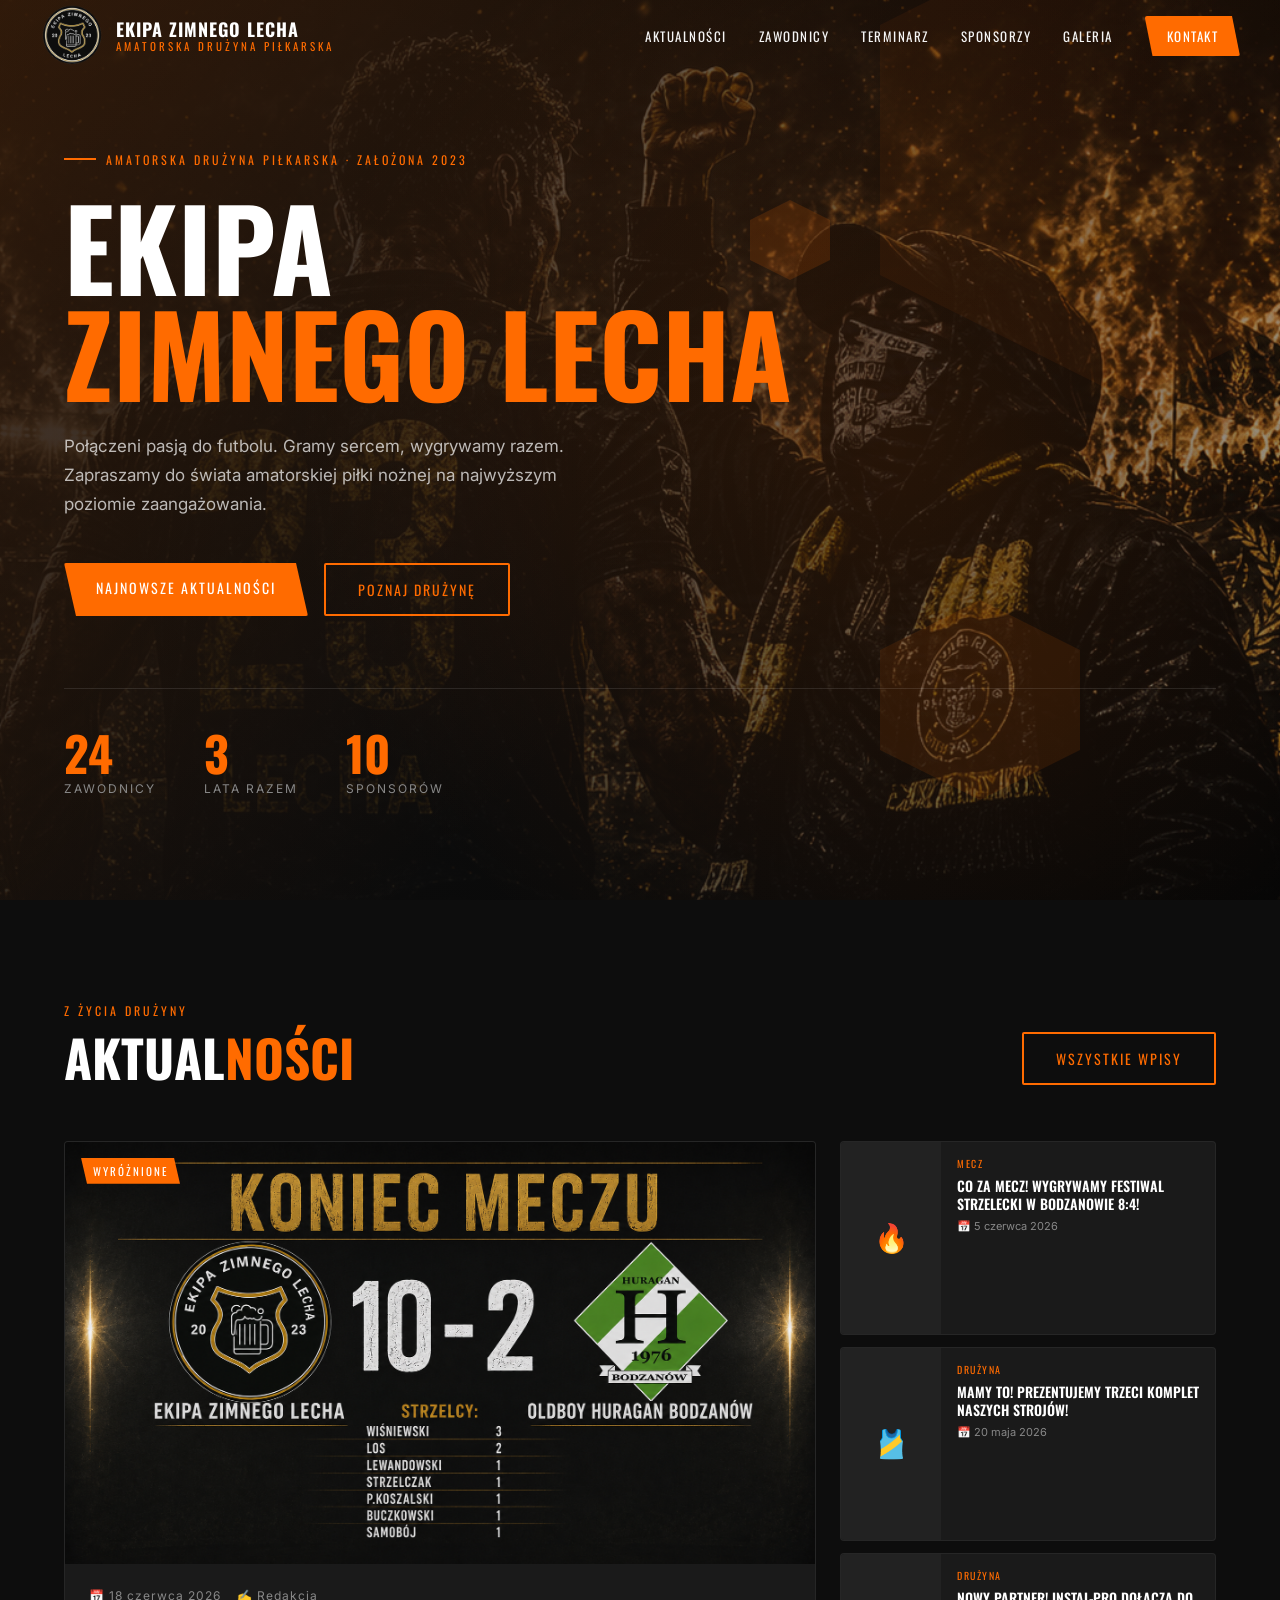
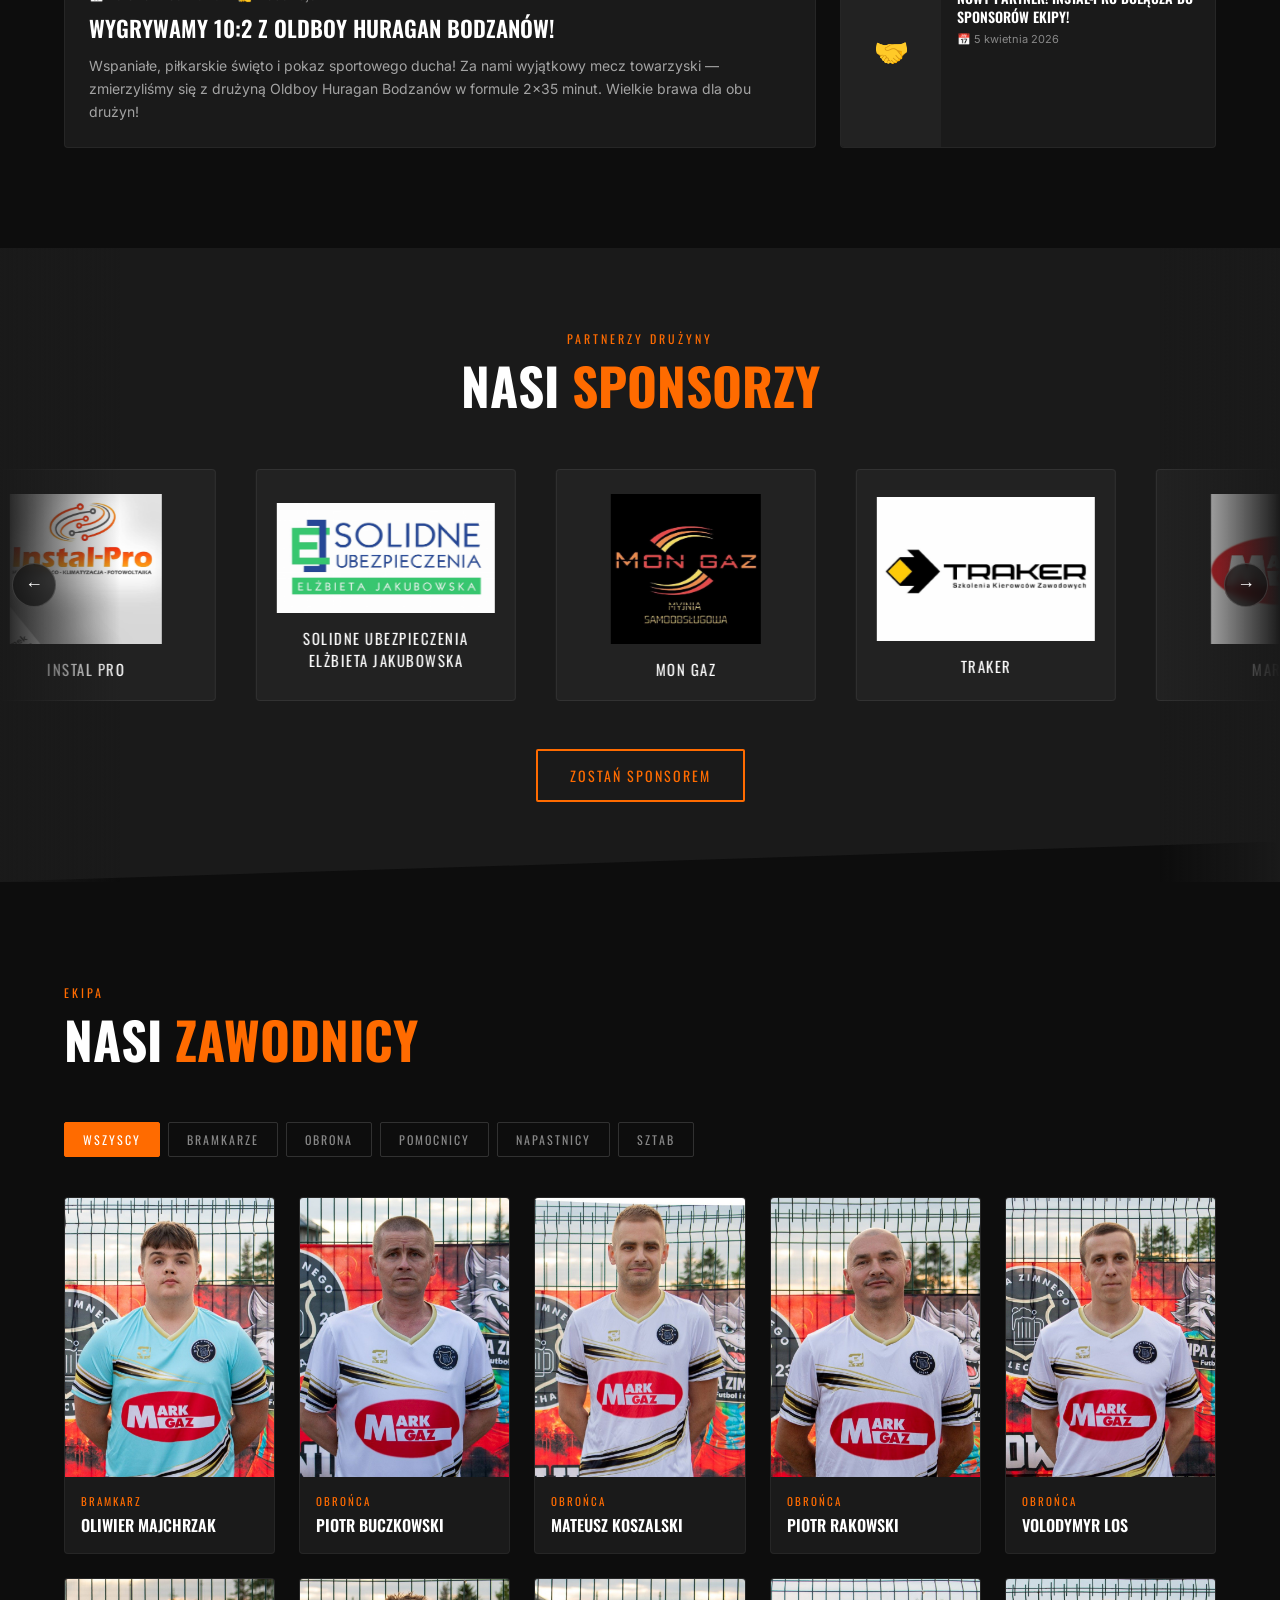
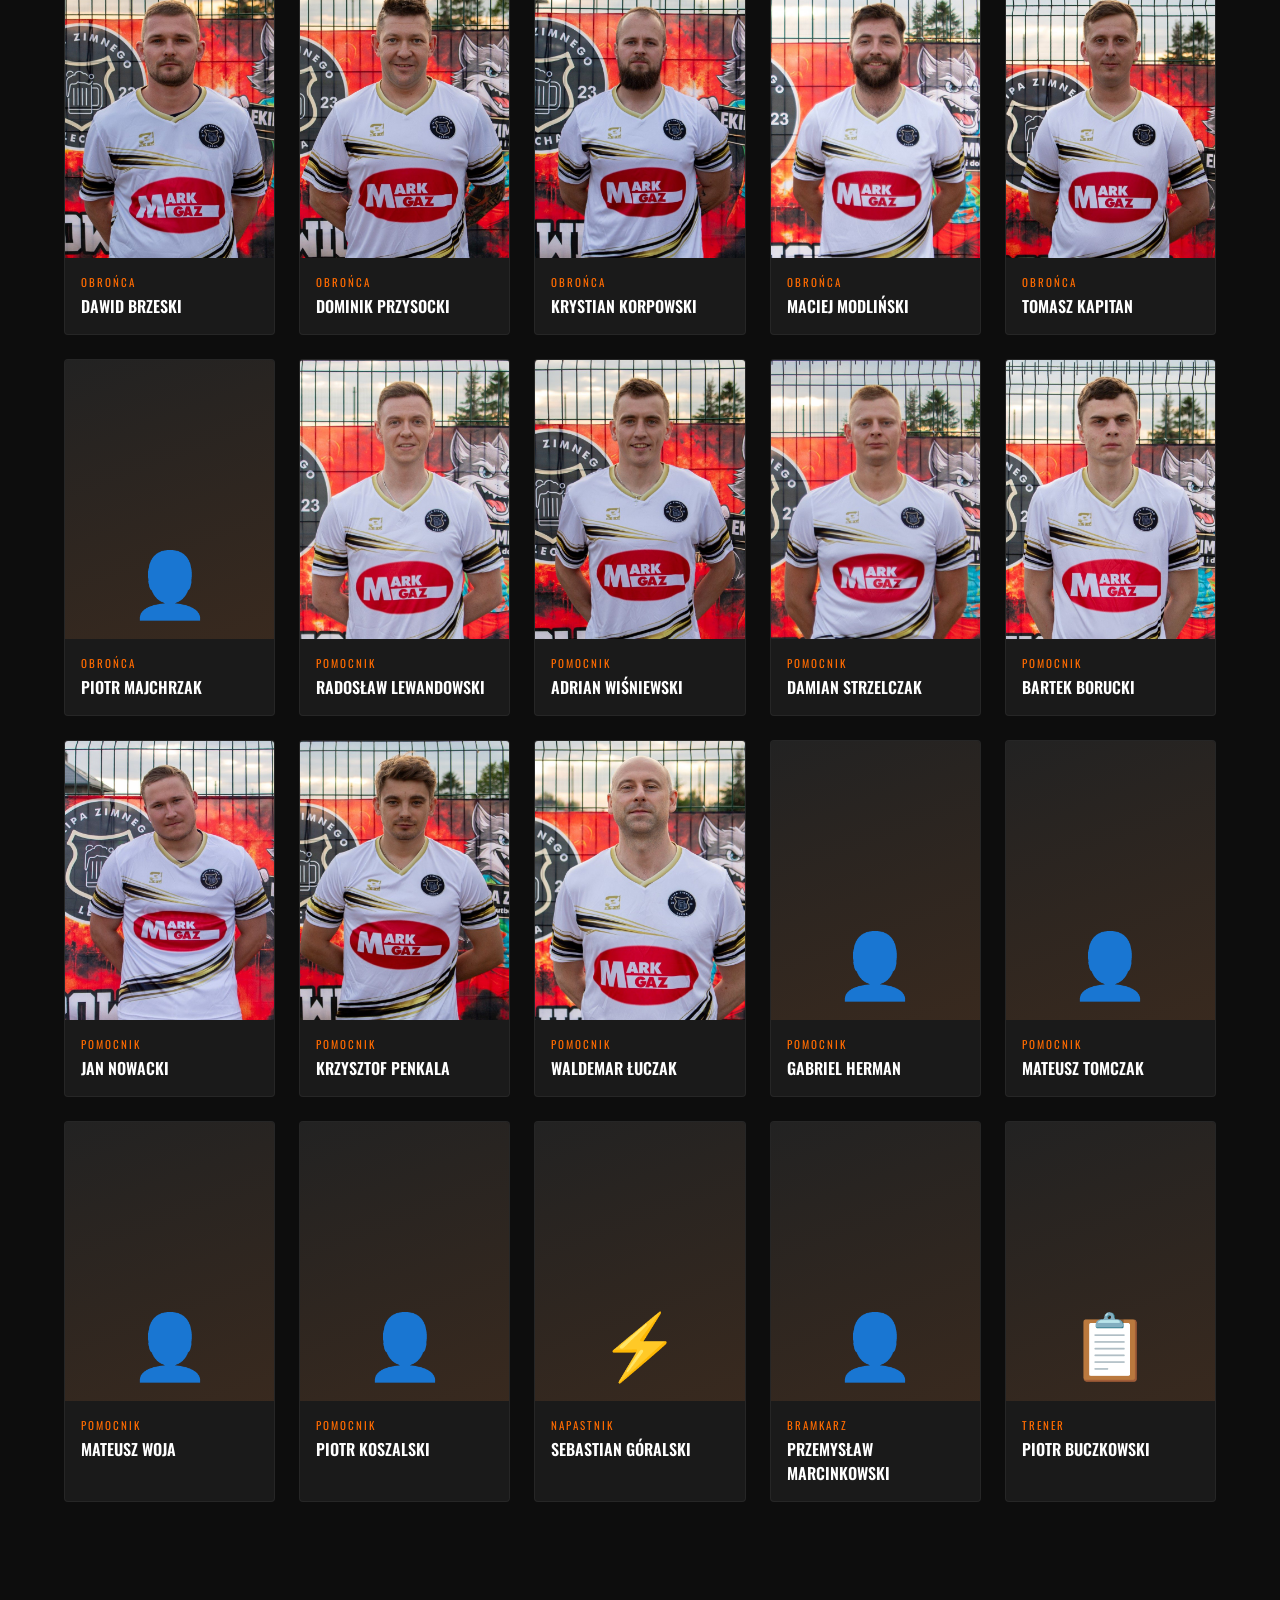
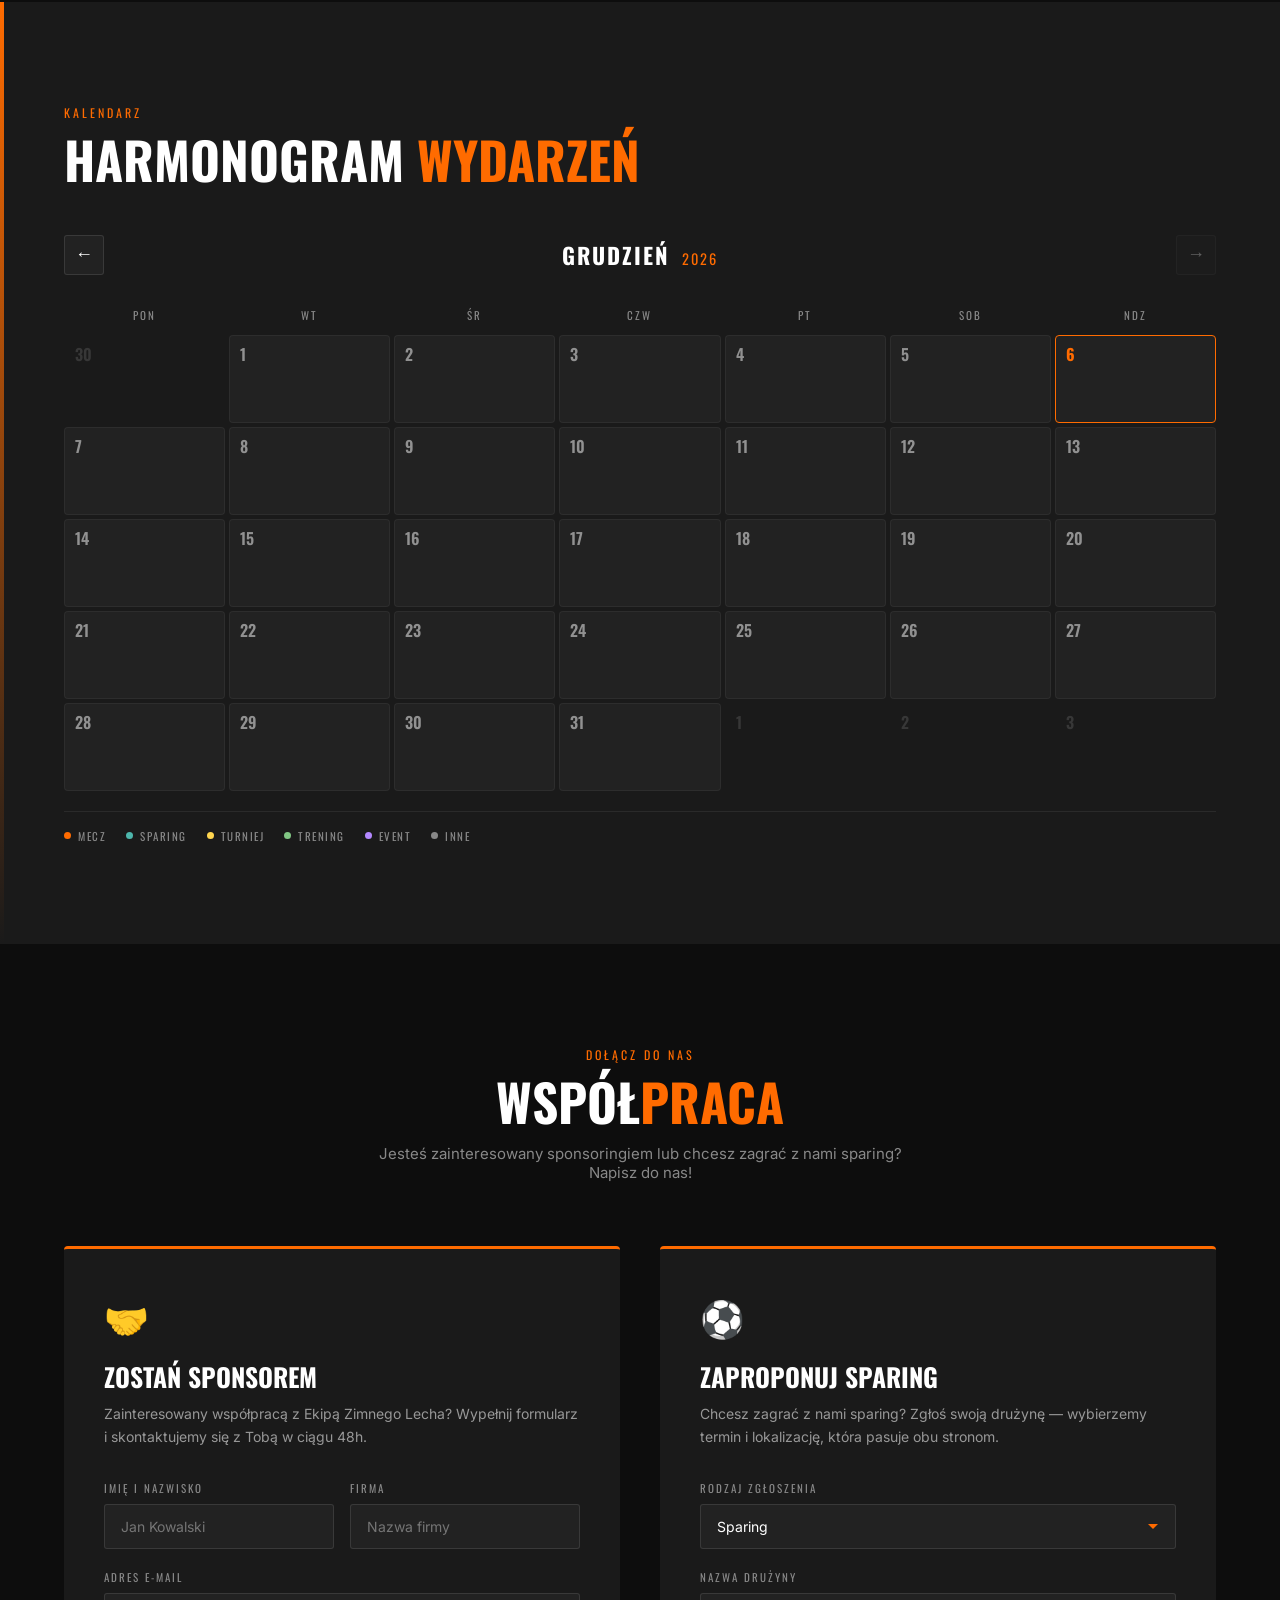
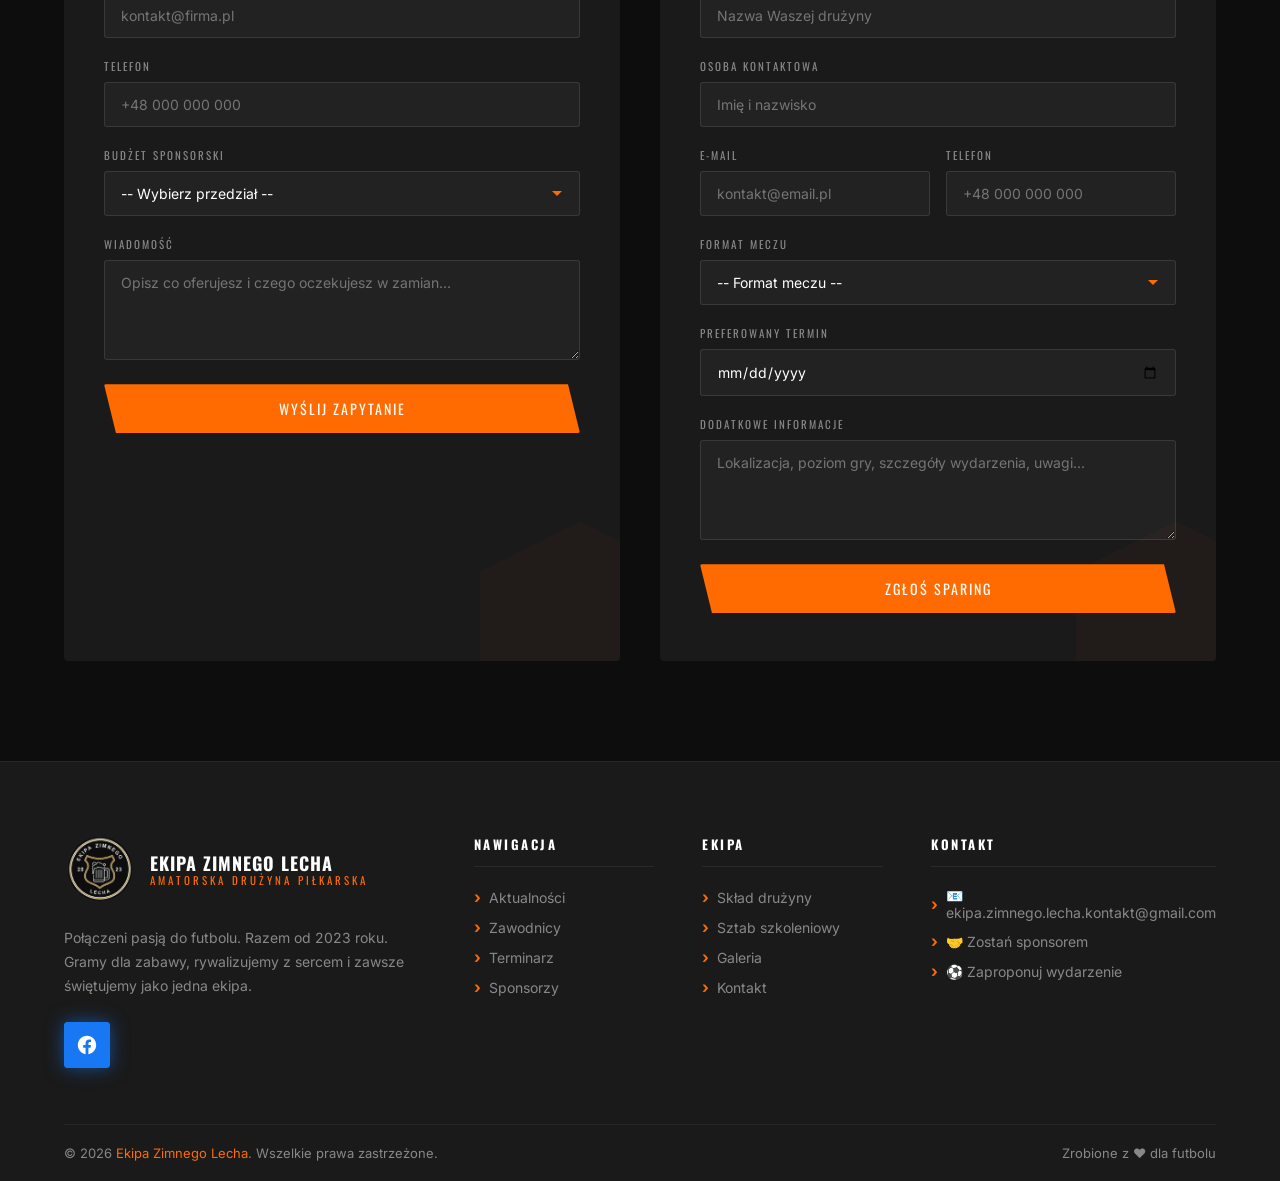
==== commit de557712: "Poprawienie literówki ZIEMNEGO na ZIMNEGO na grafice sparingu Dodanie pliku CLAUDE.md z dokumentacją" ====
--- a/index.html
+++ b/index.html
@@ -643,10 +643,10 @@
   <!-- Scroll to top -->
   <button class="scroll-top" id="scrollTop" aria-label="Wróć na górę">↑</button>
 
-  <script src="js/sponsor-slider.js?v=20260623"></script>
-  <script src="js/news.js?v=20260623"></script>
-  <script src="js/calendar.js?v=20260623"></script>
-  <script src="js/index.js?v=20260623"></script>
+  <script src="js/sponsor-slider.js?v=20260625"></script>
+  <script src="js/news.js?v=20260625"></script>
+  <script src="js/calendar.js?v=20260625"></script>
+  <script src="js/index.js?v=20260625"></script>
   <!-- Cloudflare Web Analytics --><script defer src='https://static.cloudflareinsights.com/beacon.min.js' data-cf-beacon='{"token": "f9466ee398bd4d1899b852485ae21cd2"}'></script><!-- End Cloudflare Web Analytics -->
 
 </body>
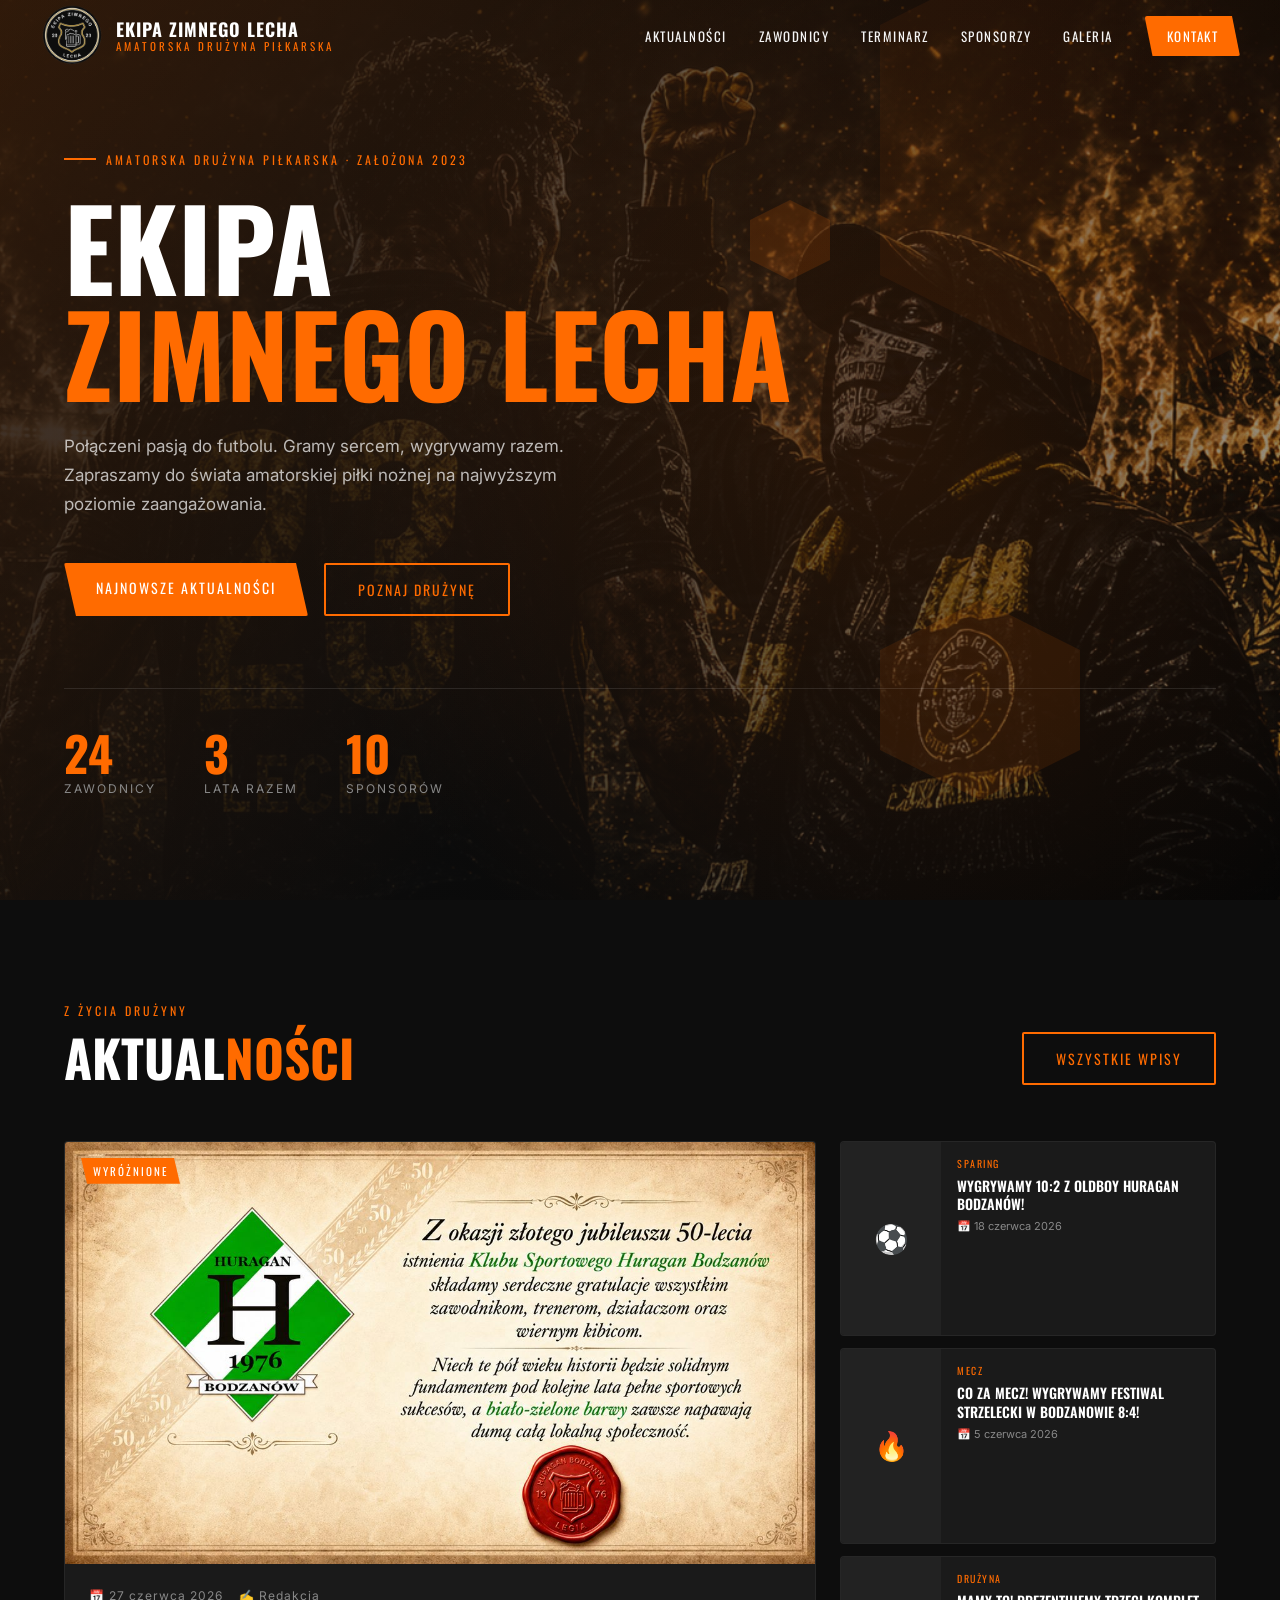
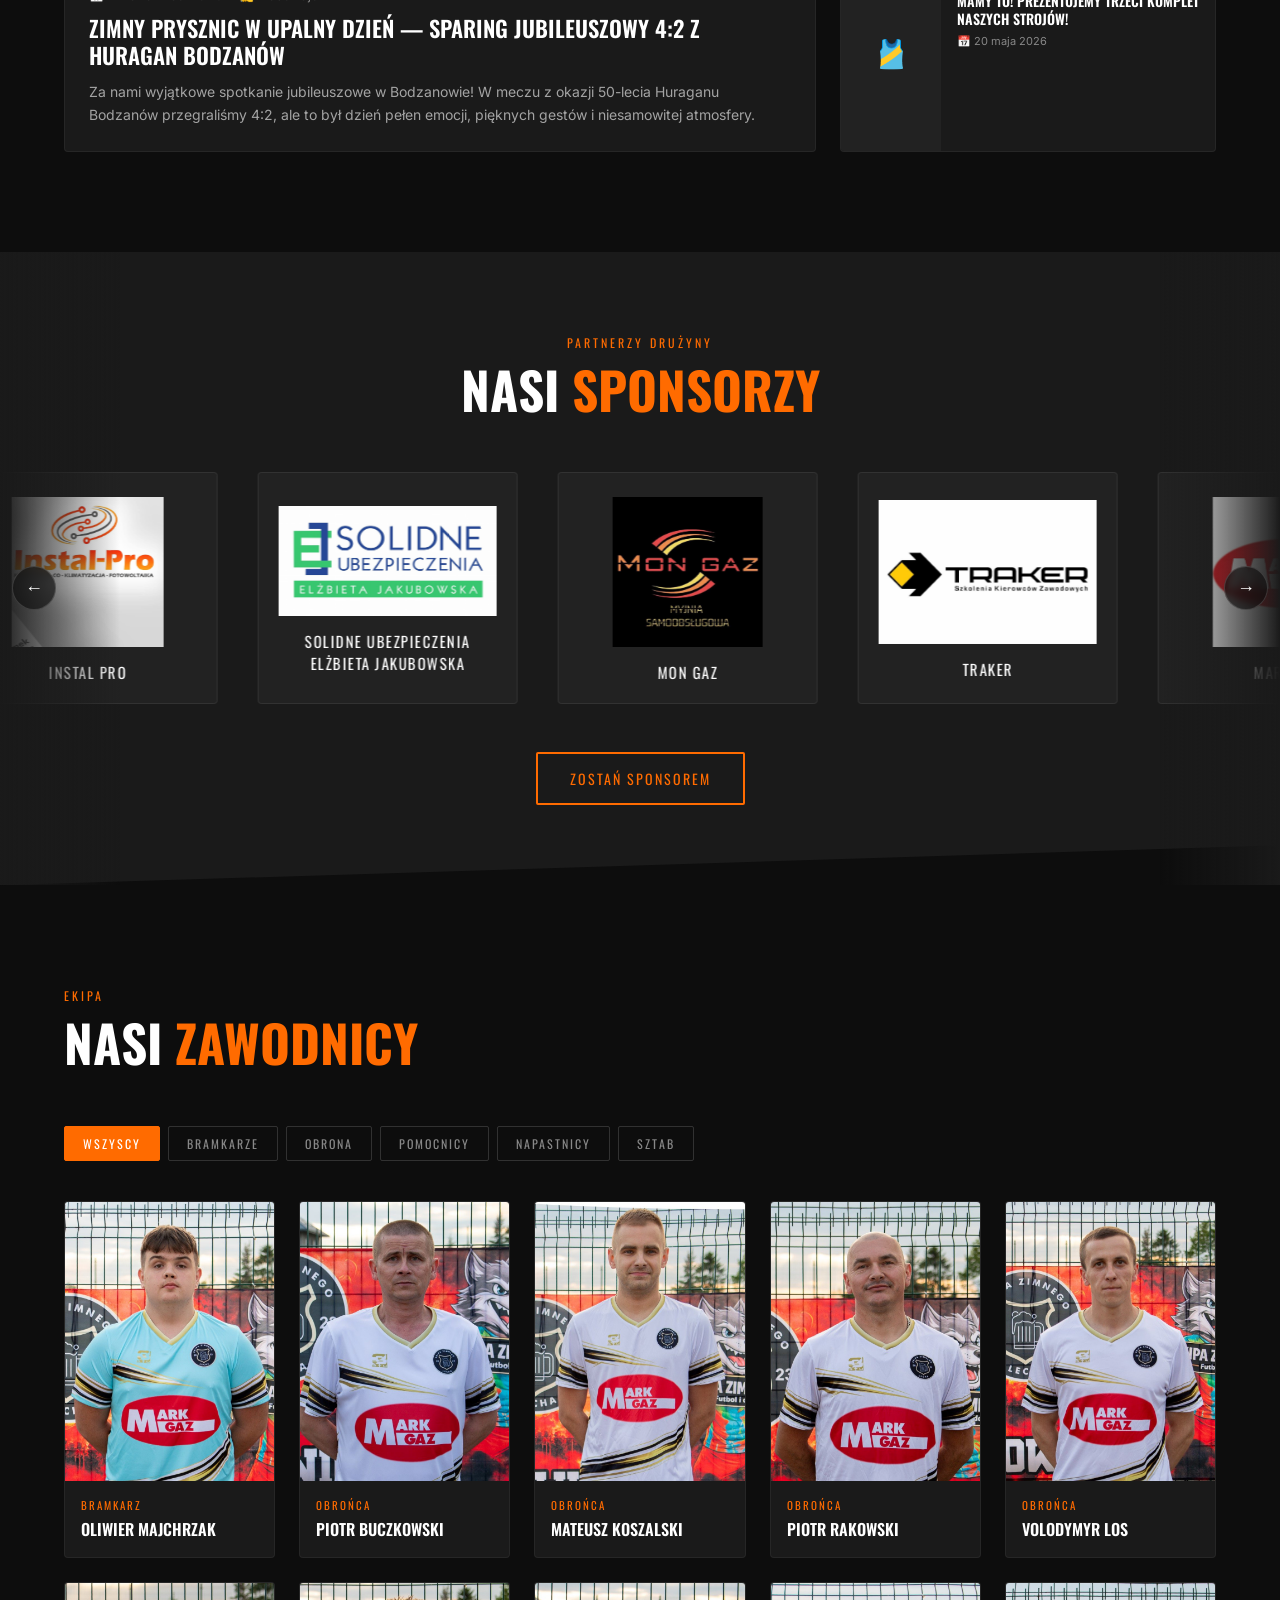
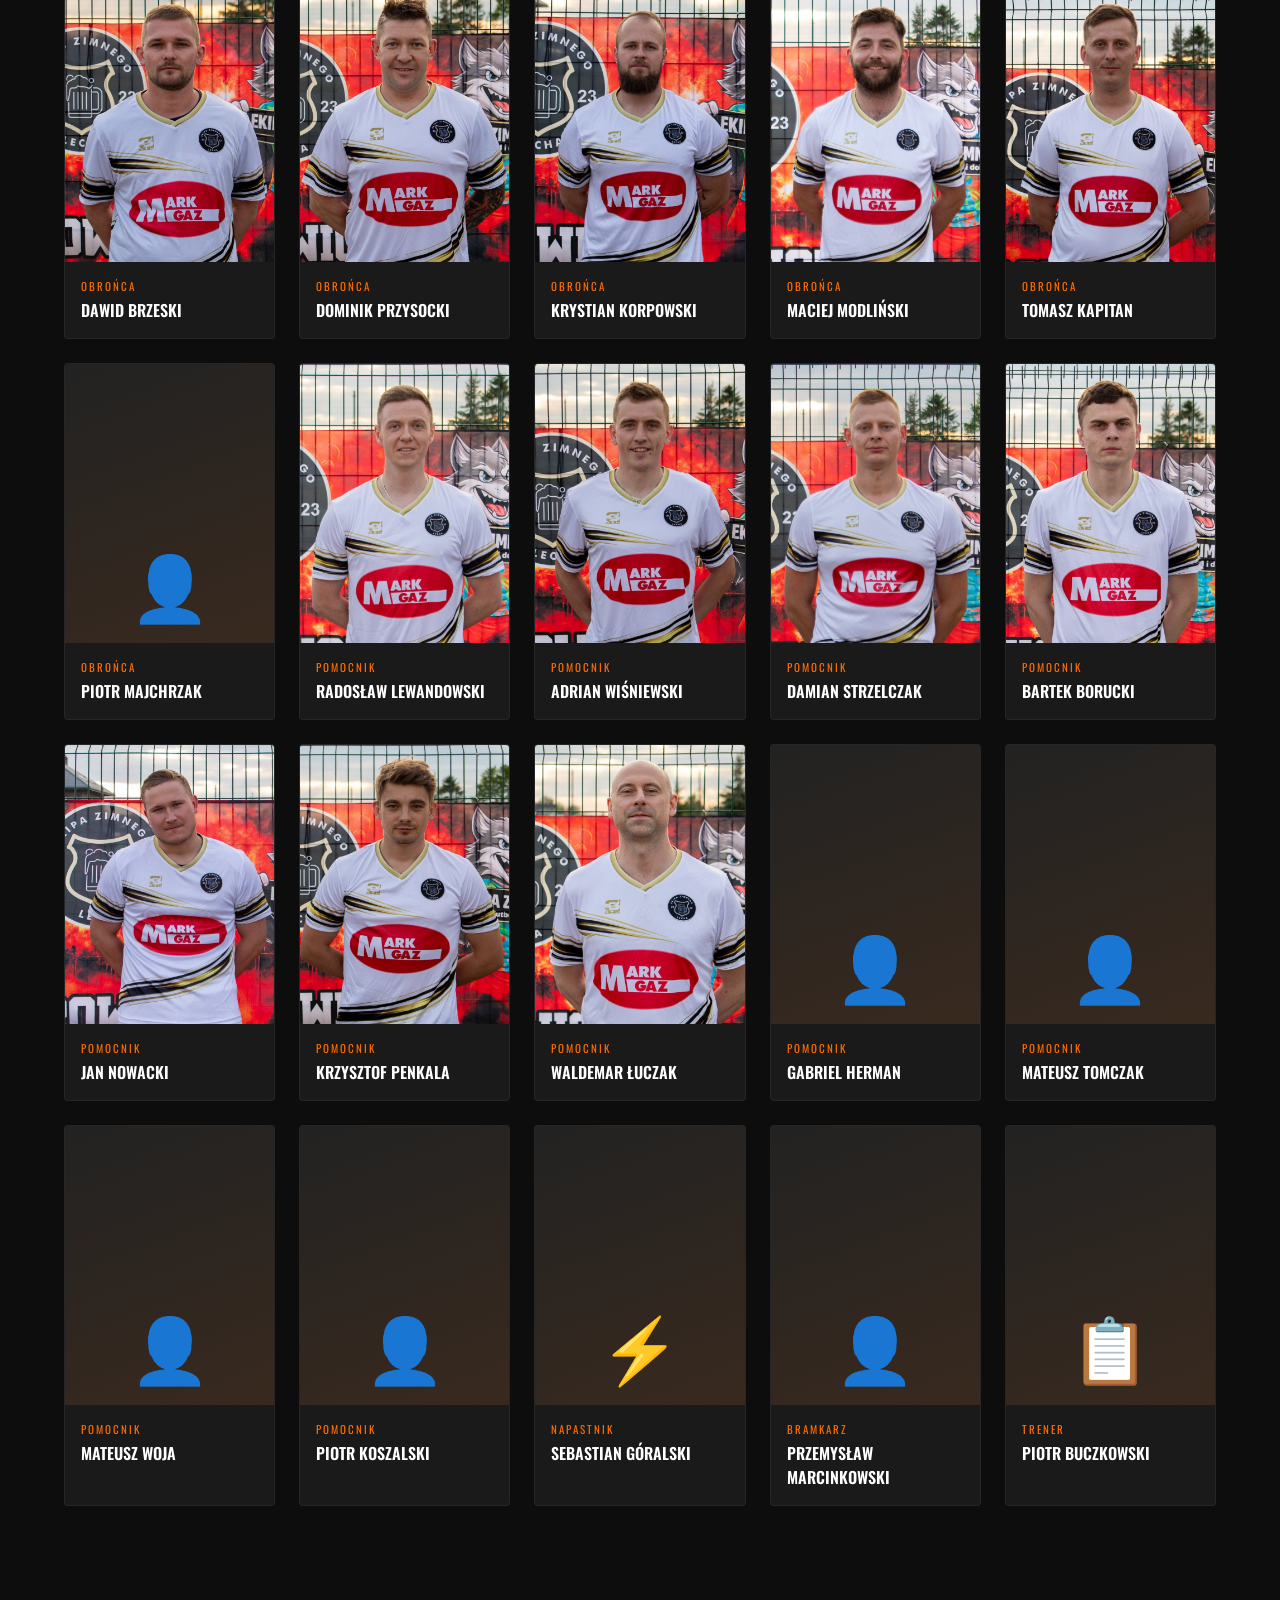
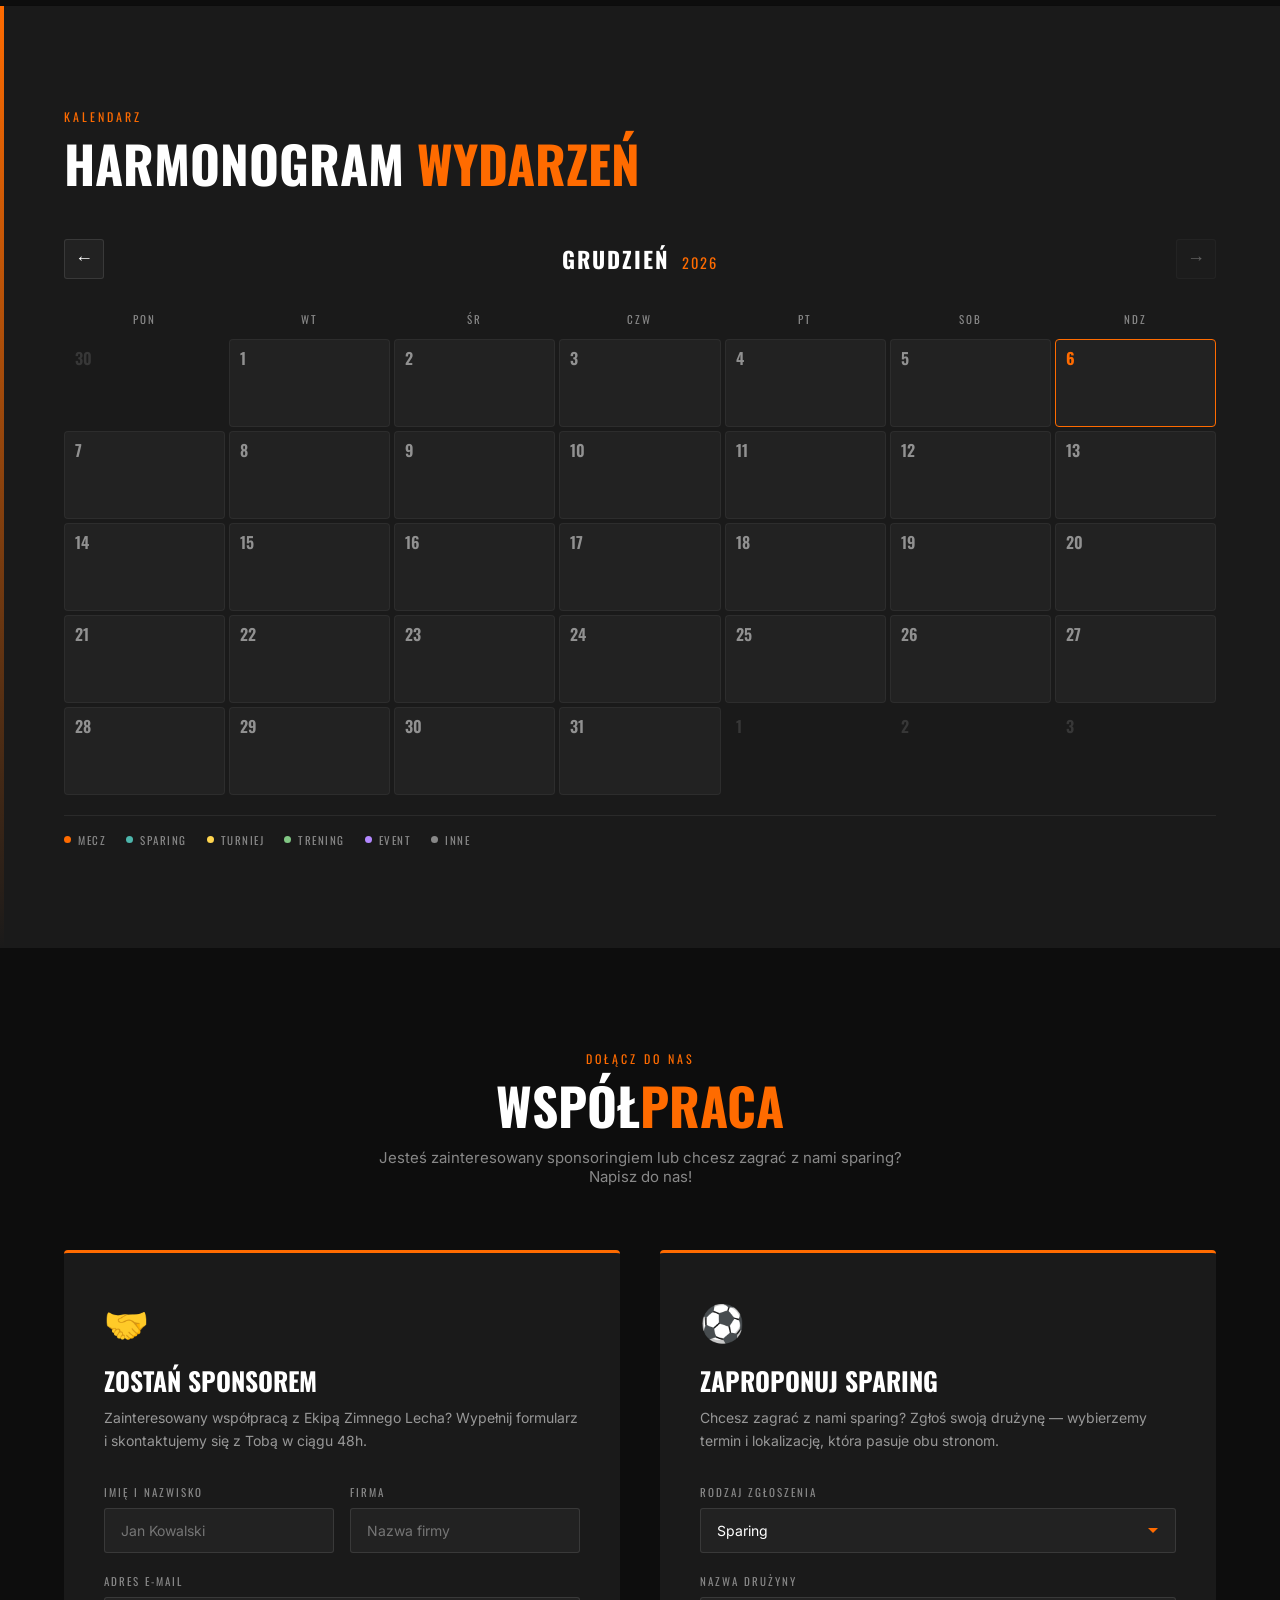
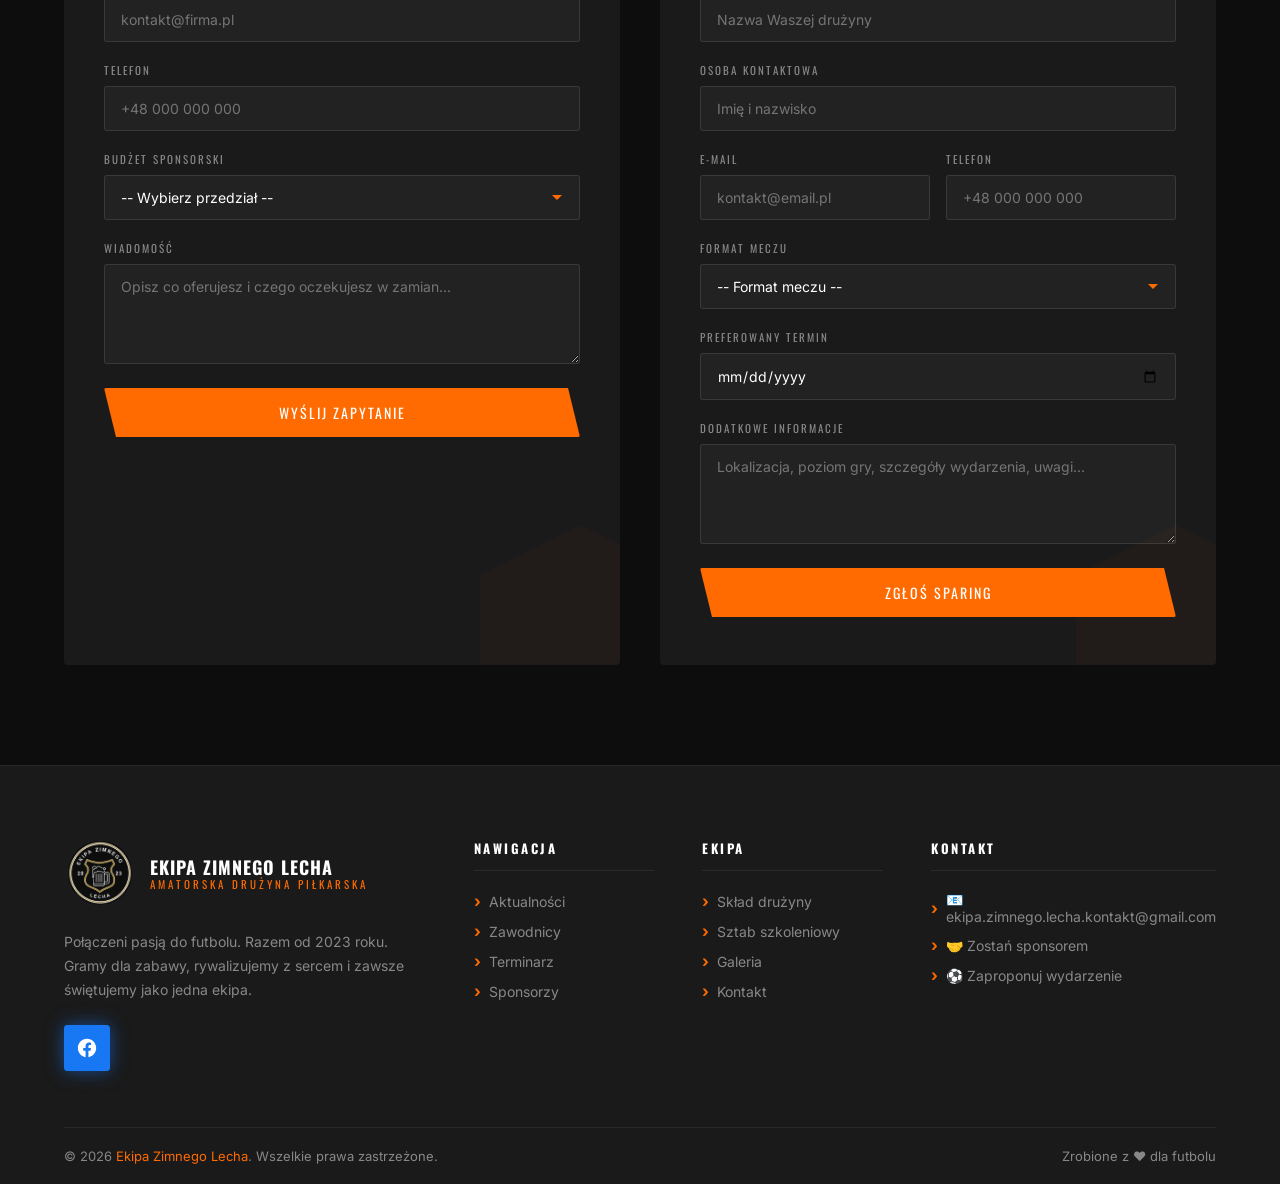
==== commit af3a6f4b: "Dodanie relacji z jubileuszu 50-lecia Huraganu Bodzanów (sparing 4:2) Co-Authored-By: Claude Sonnet " ====
--- a/index.html
+++ b/index.html
@@ -643,10 +643,10 @@
   <!-- Scroll to top -->
   <button class="scroll-top" id="scrollTop" aria-label="Wróć na górę">↑</button>
 
-  <script src="js/sponsor-slider.js?v=20260625"></script>
-  <script src="js/news.js?v=20260625"></script>
-  <script src="js/calendar.js?v=20260625"></script>
-  <script src="js/index.js?v=20260625"></script>
+  <script src="js/sponsor-slider.js?v=20260629"></script>
+  <script src="js/news.js?v=20260629"></script>
+  <script src="js/calendar.js?v=20260629"></script>
+  <script src="js/index.js?v=20260629"></script>
   <!-- Cloudflare Web Analytics --><script defer src='https://static.cloudflareinsights.com/beacon.min.js' data-cf-beacon='{"token": "f9466ee398bd4d1899b852485ae21cd2"}'></script><!-- End Cloudflare Web Analytics -->
 
 </body>
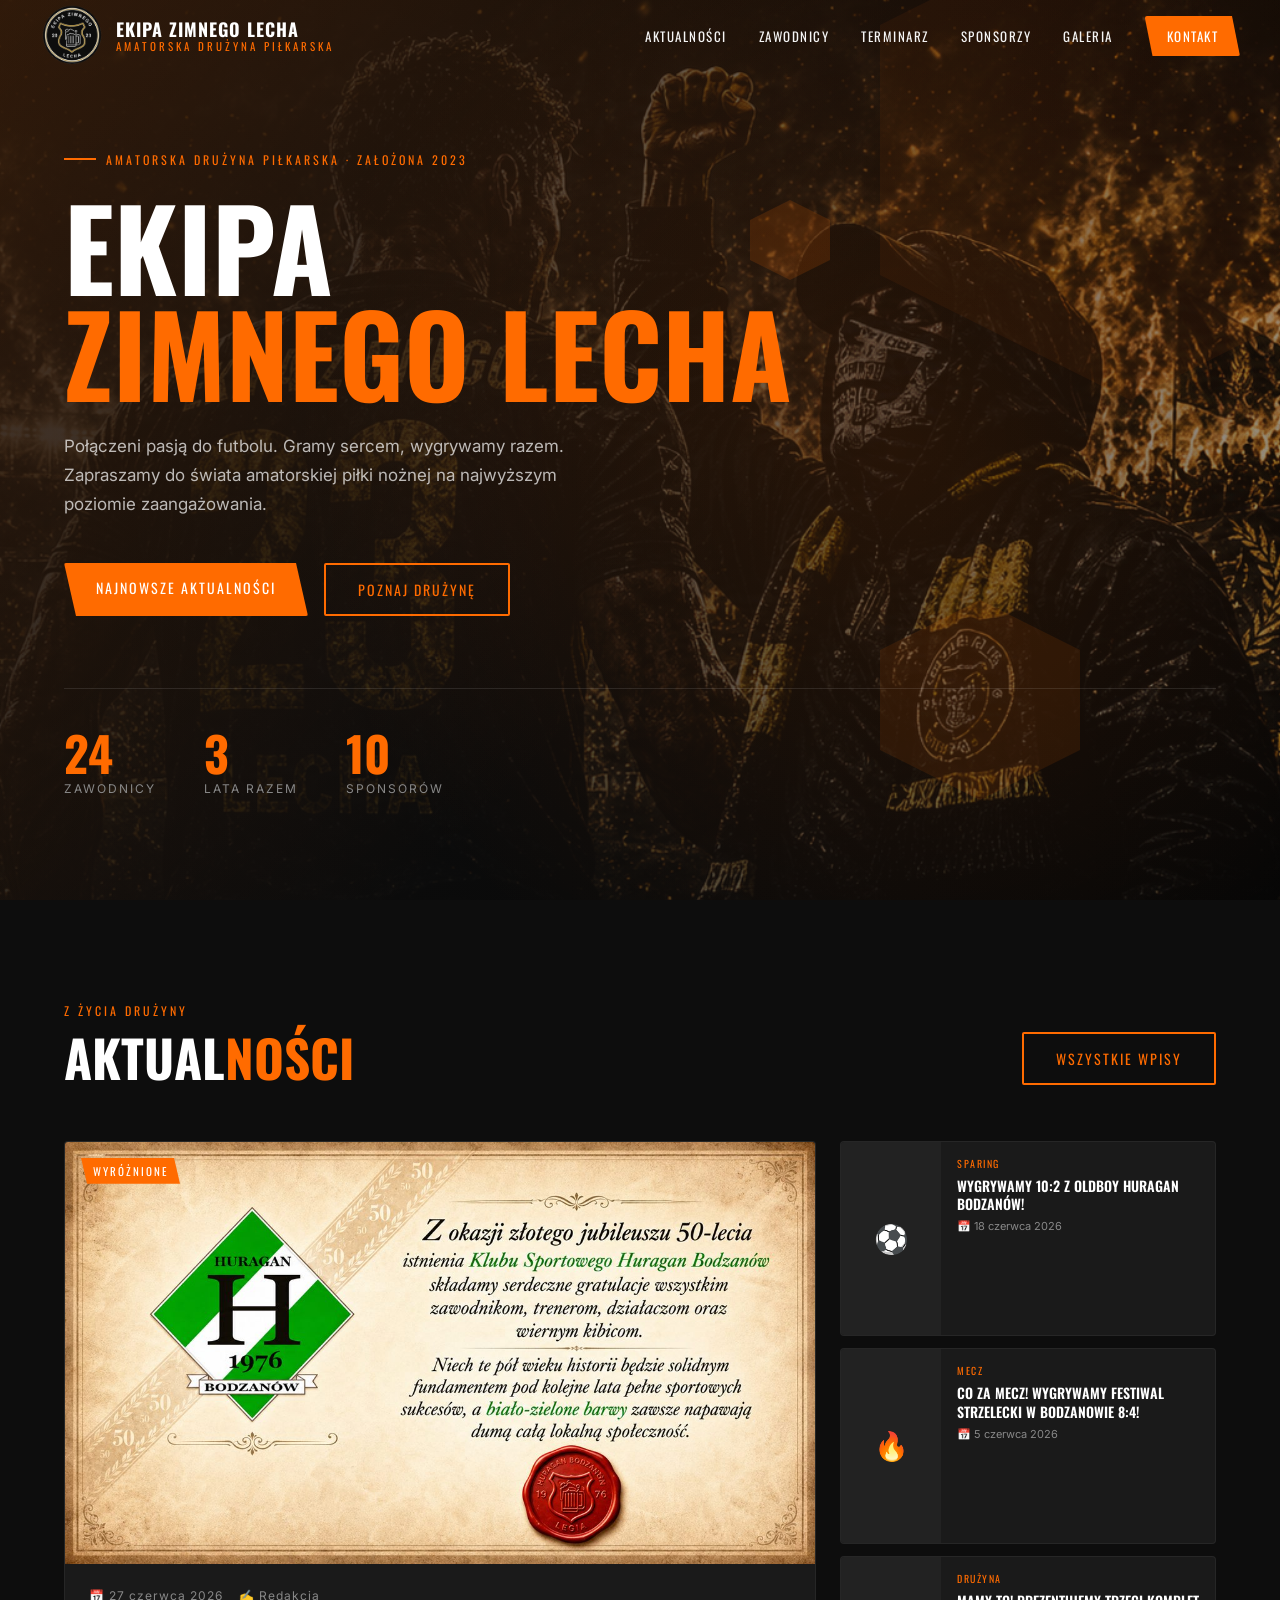
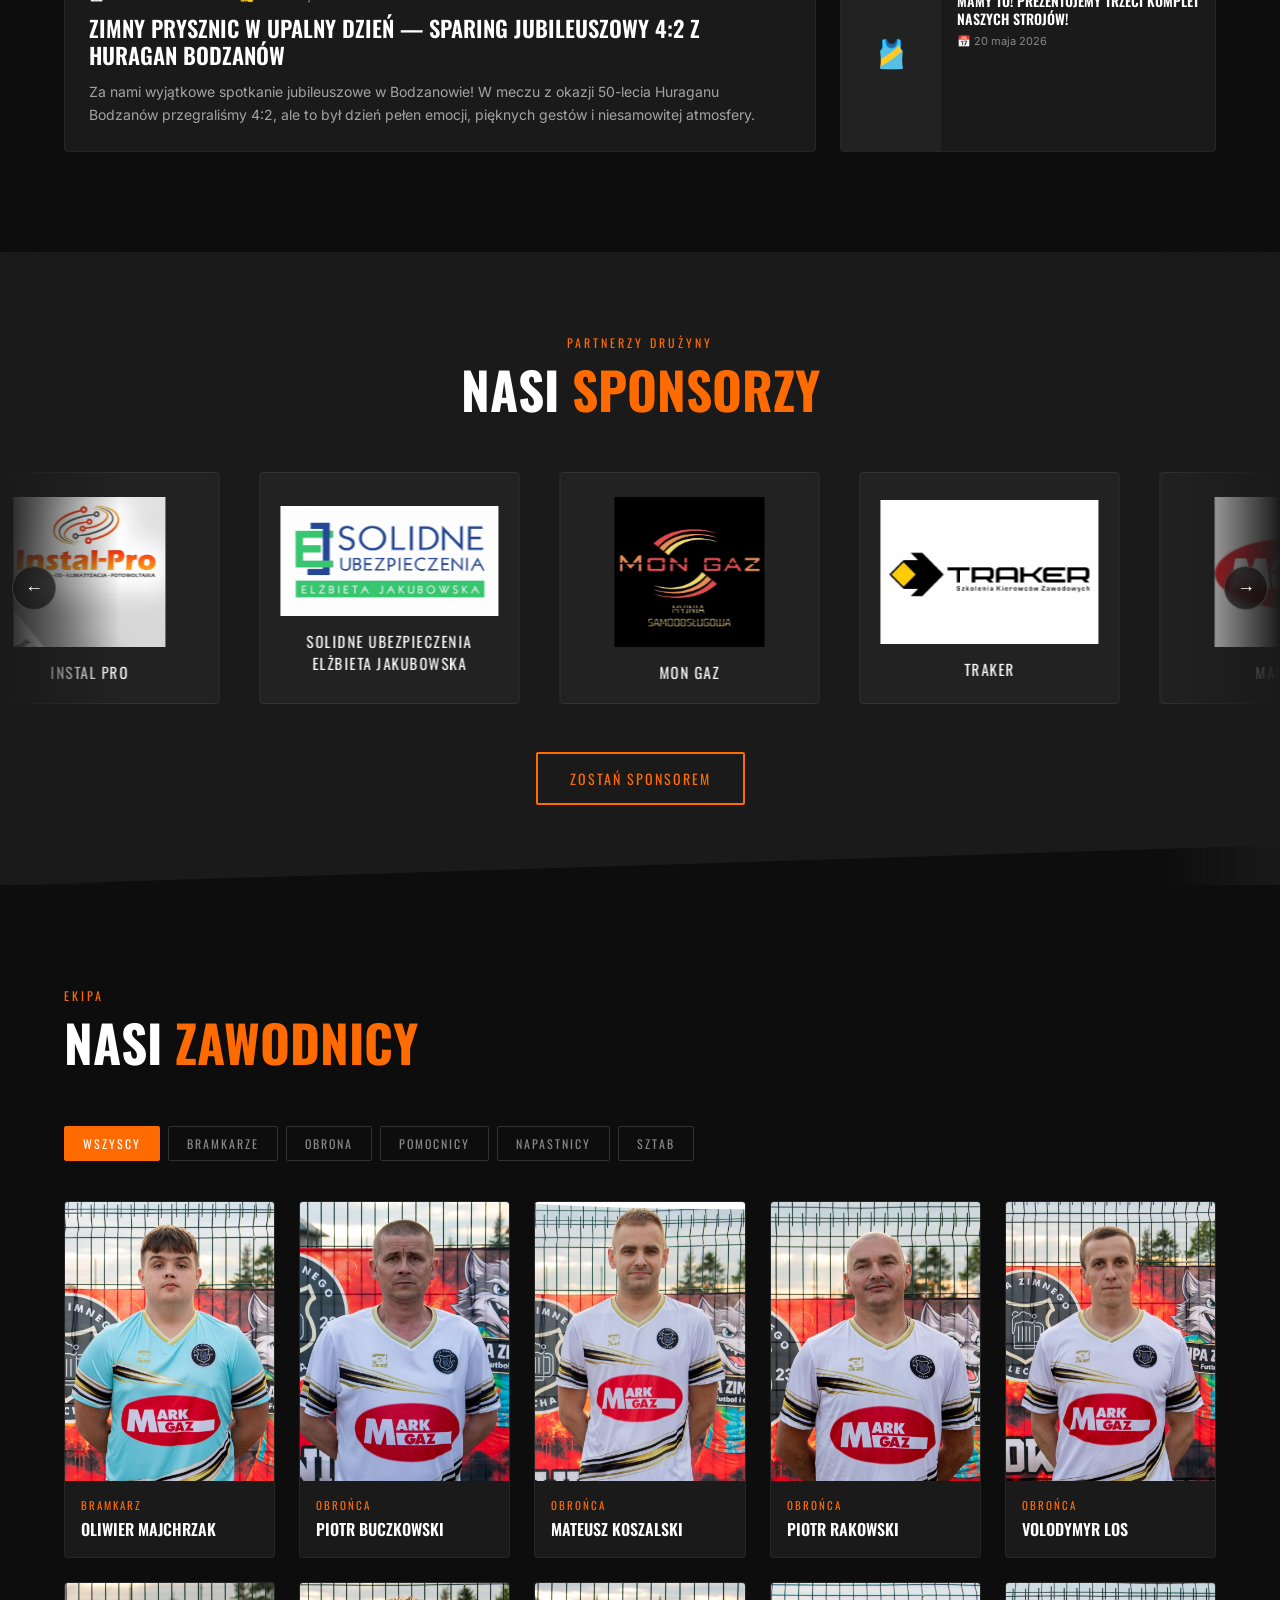
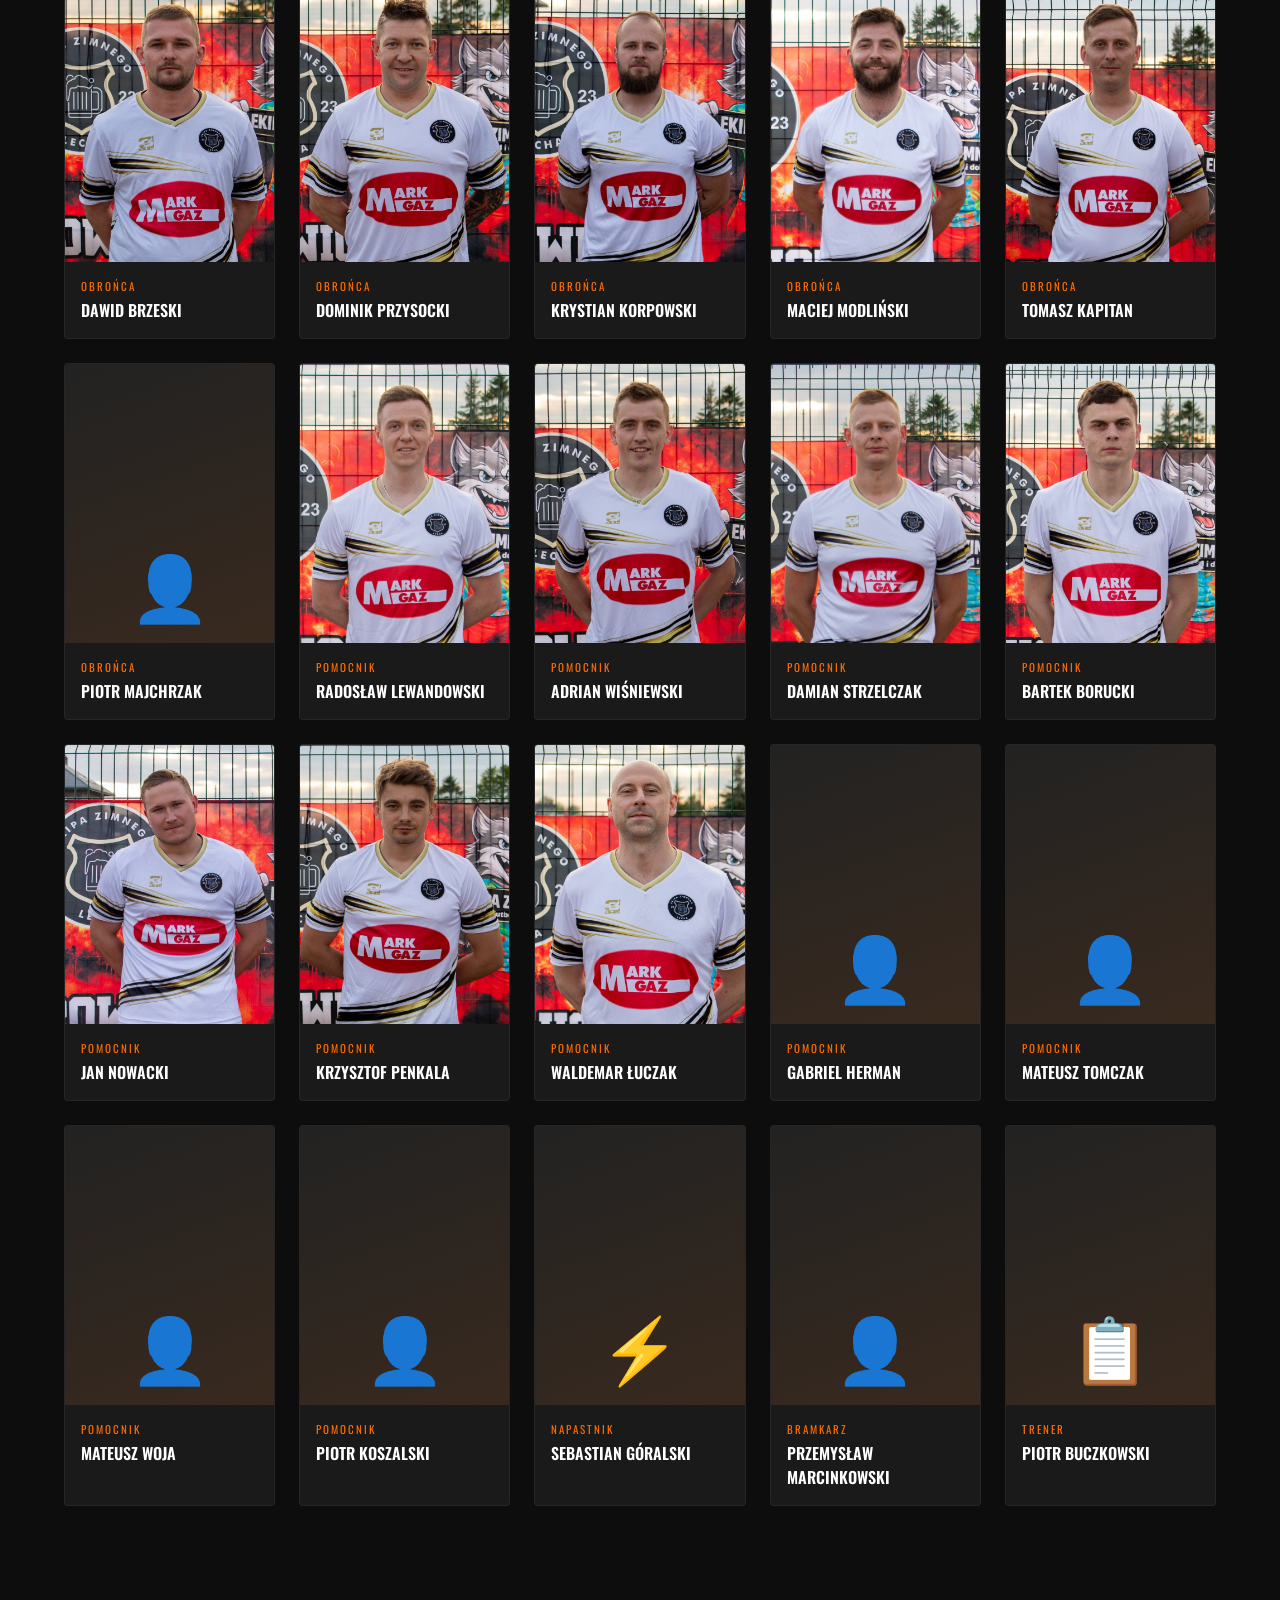
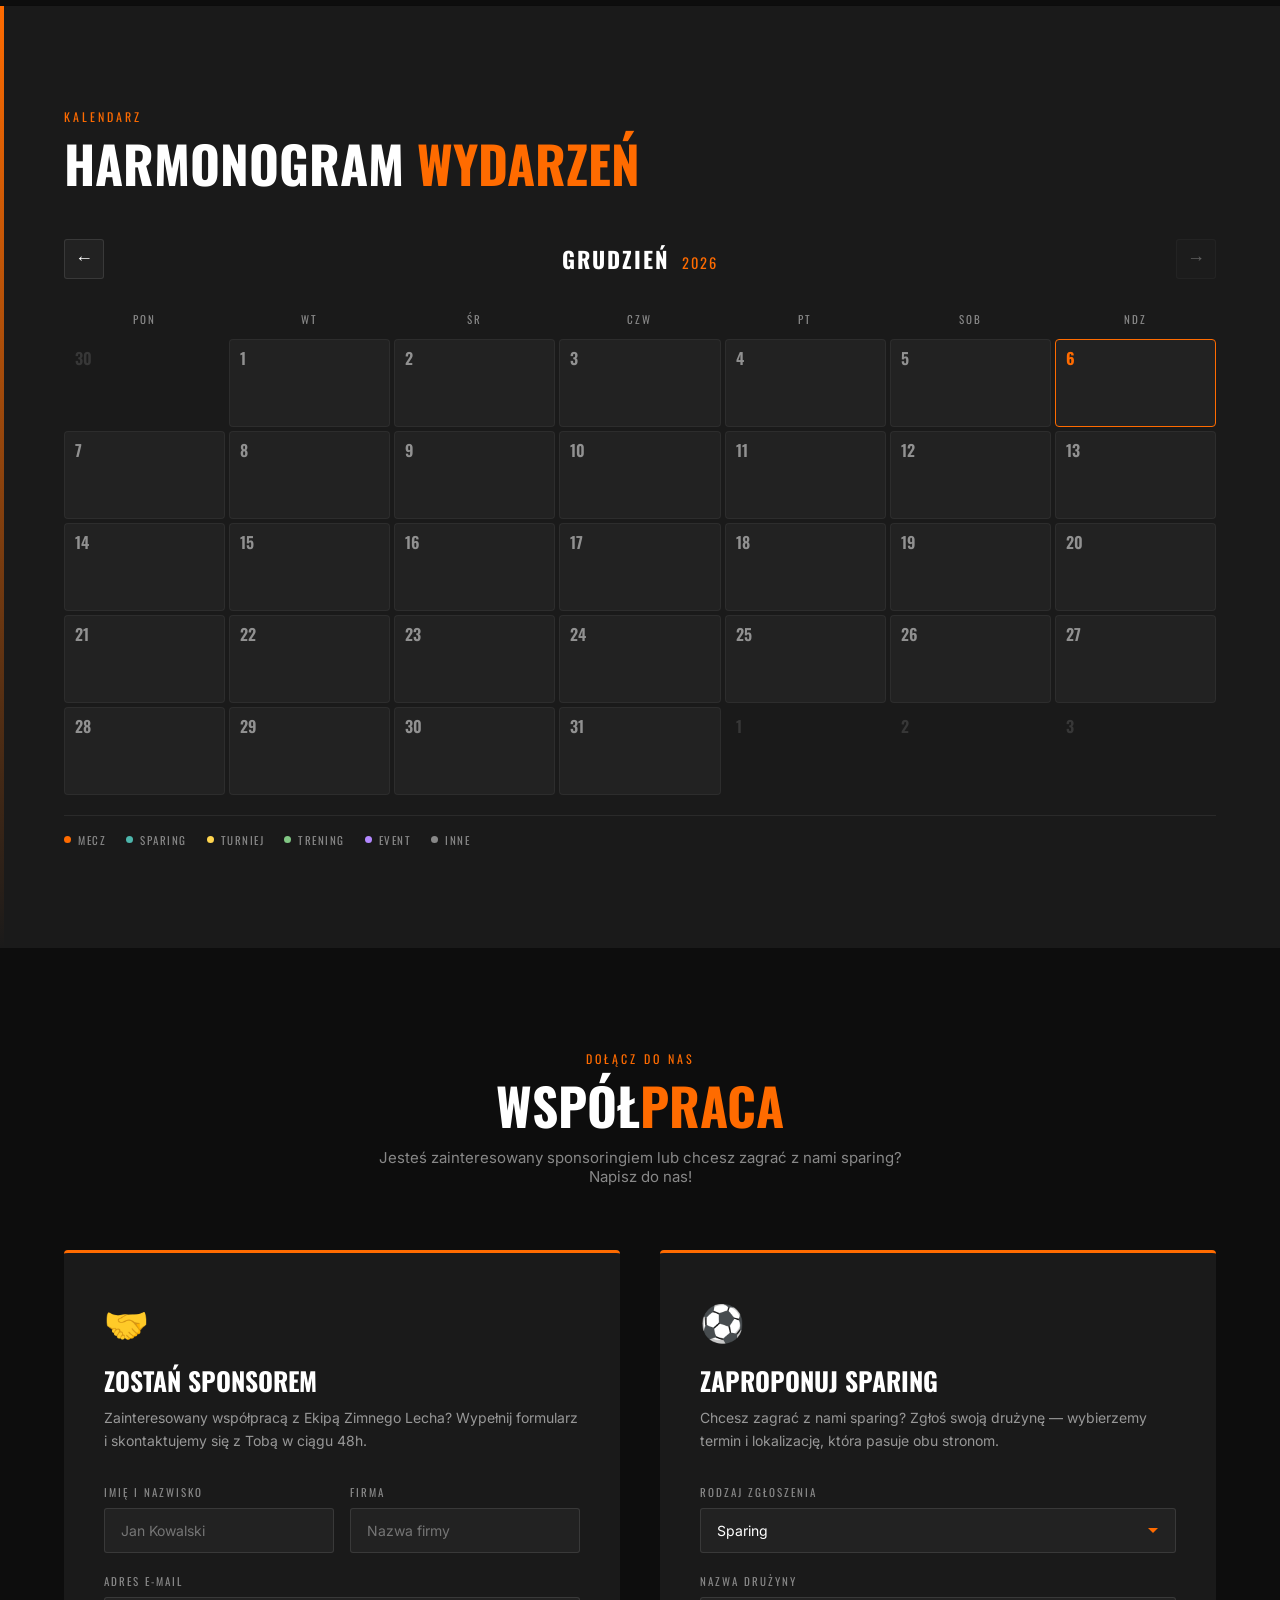
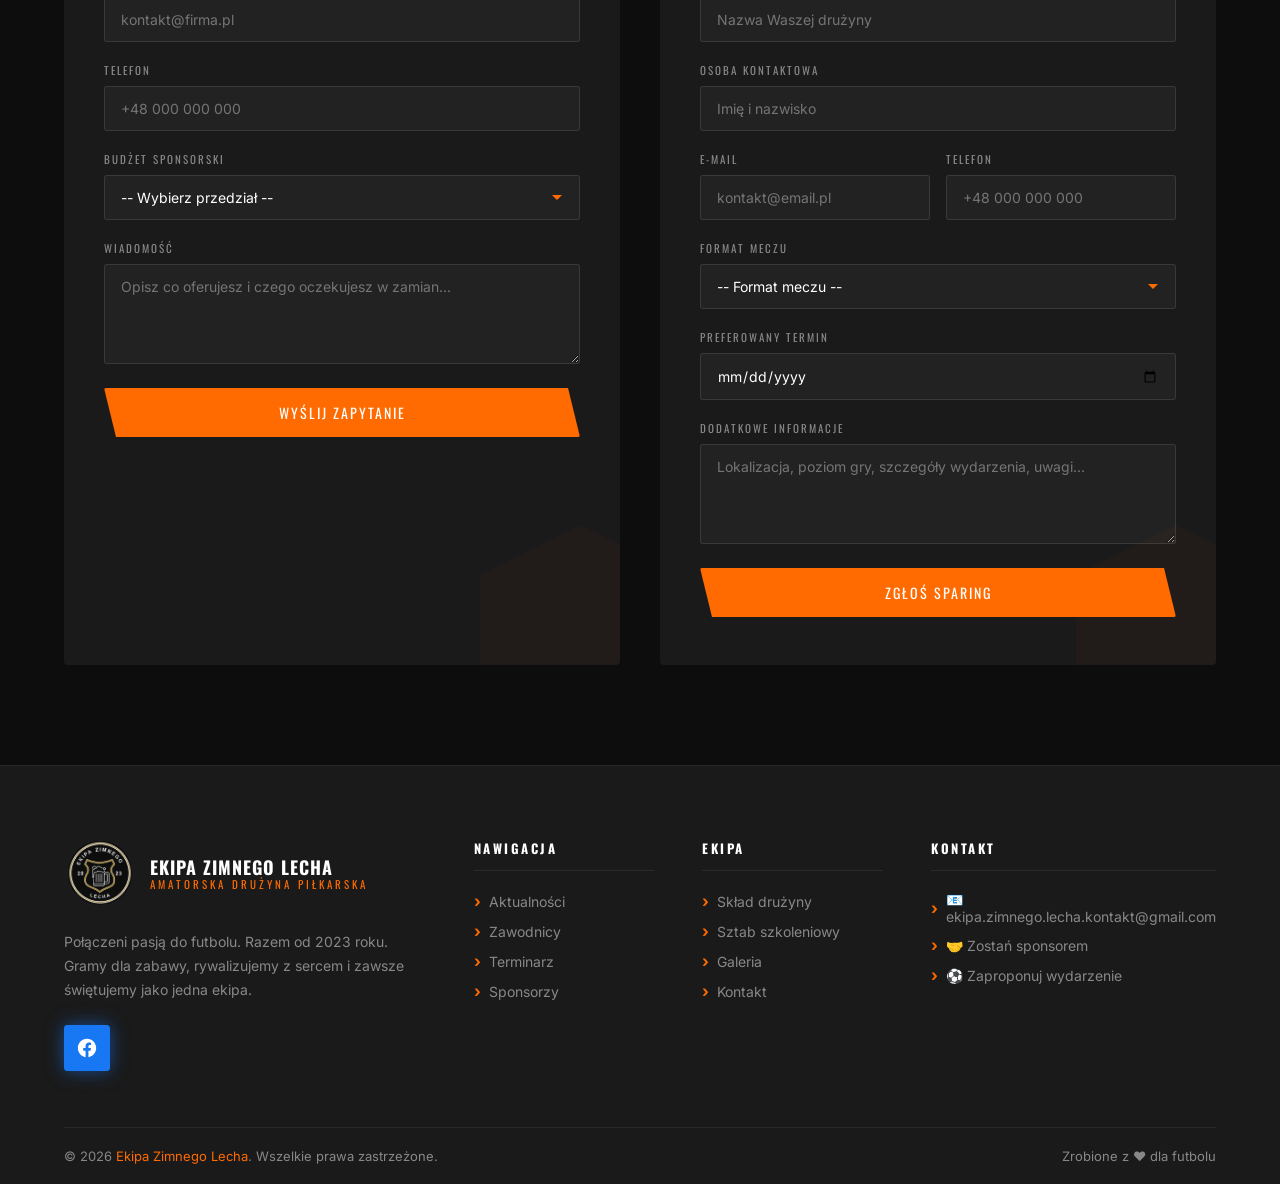
==== commit aa3b5684: "Dodanie terminarza treningow i sparingow na lipiec-sierpien 2026 Poniedzialkowe treningi na Orliku G" ====
--- a/index.html
+++ b/index.html
@@ -643,10 +643,10 @@
   <!-- Scroll to top -->
   <button class="scroll-top" id="scrollTop" aria-label="Wróć na górę">↑</button>
 
-  <script src="js/sponsor-slider.js?v=20260629"></script>
-  <script src="js/news.js?v=20260629"></script>
-  <script src="js/calendar.js?v=20260629"></script>
-  <script src="js/index.js?v=20260629"></script>
+  <script src="js/sponsor-slider.js?v=20260727"></script>
+  <script src="js/news.js?v=20260727"></script>
+  <script src="js/calendar.js?v=20260727"></script>
+  <script src="js/index.js?v=20260727"></script>
   <!-- Cloudflare Web Analytics --><script defer src='https://static.cloudflareinsights.com/beacon.min.js' data-cf-beacon='{"token": "f9466ee398bd4d1899b852485ae21cd2"}'></script><!-- End Cloudflare Web Analytics -->
 
 </body>
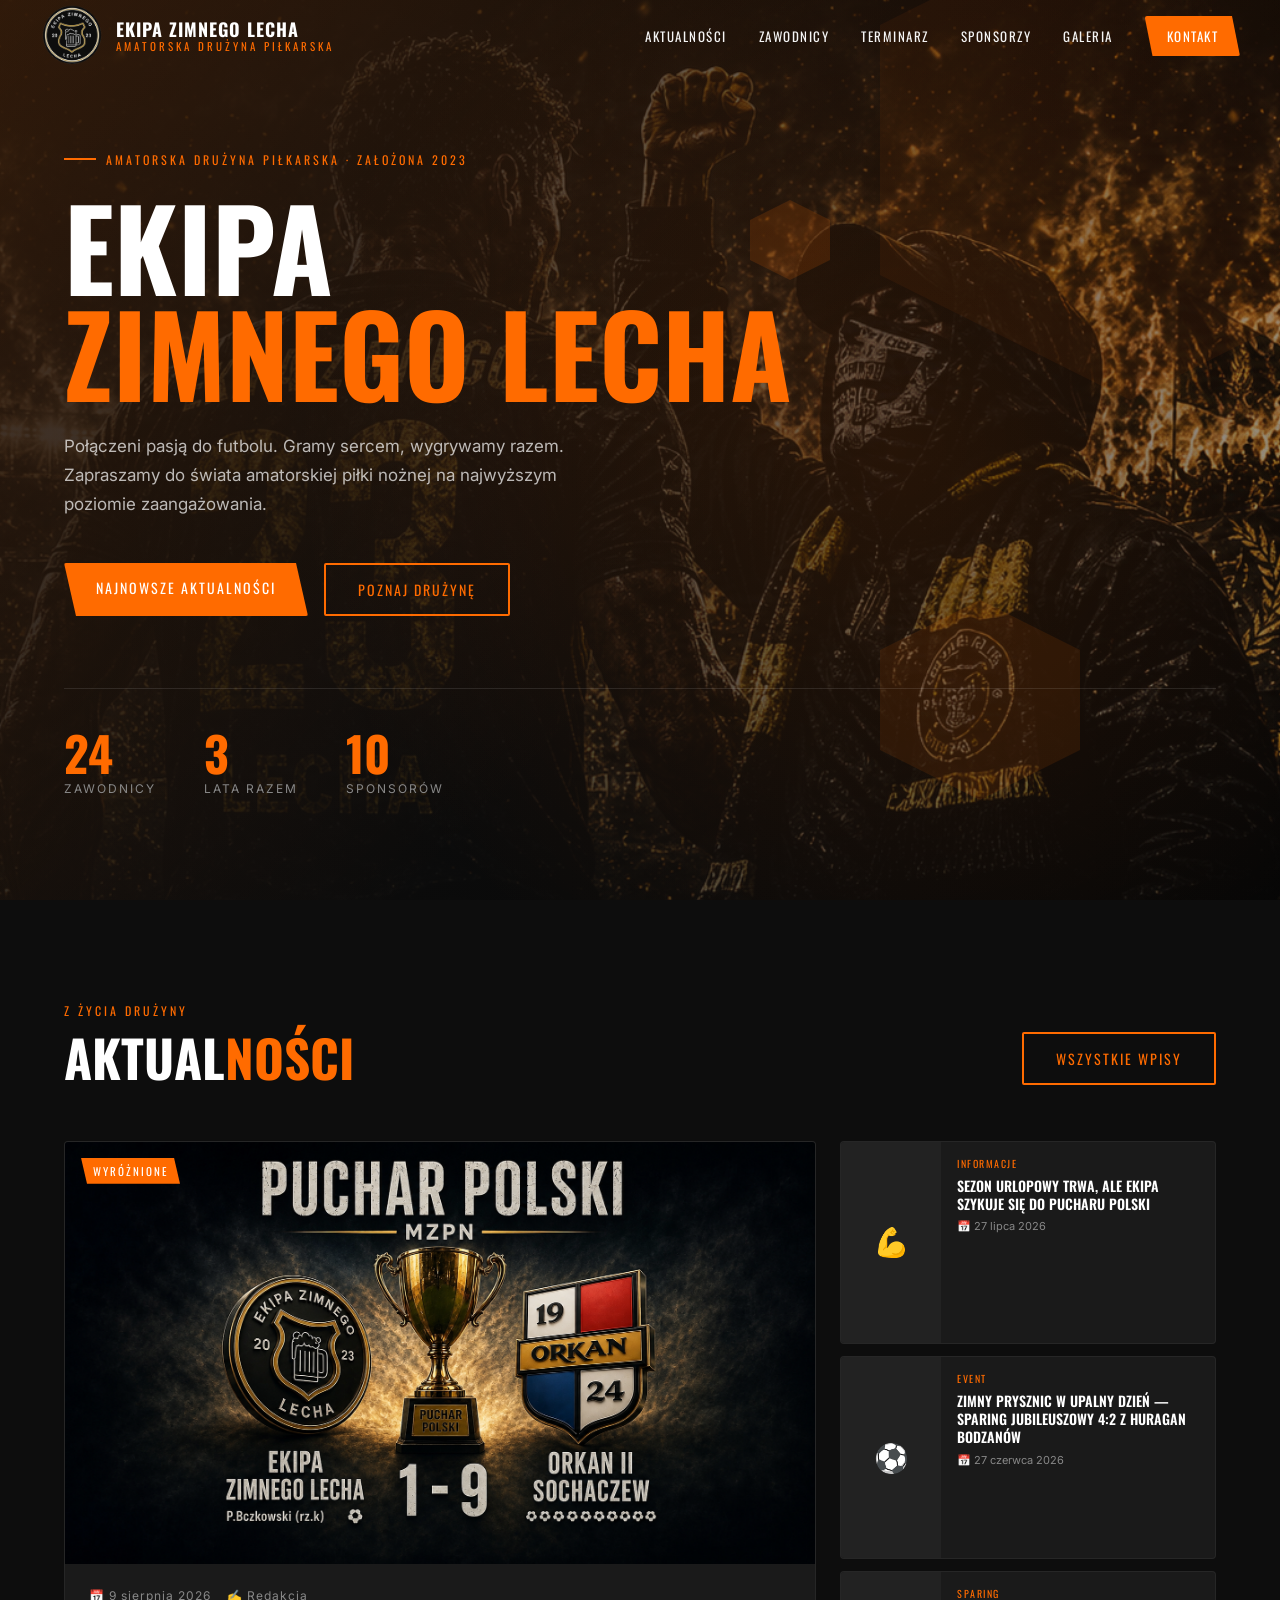
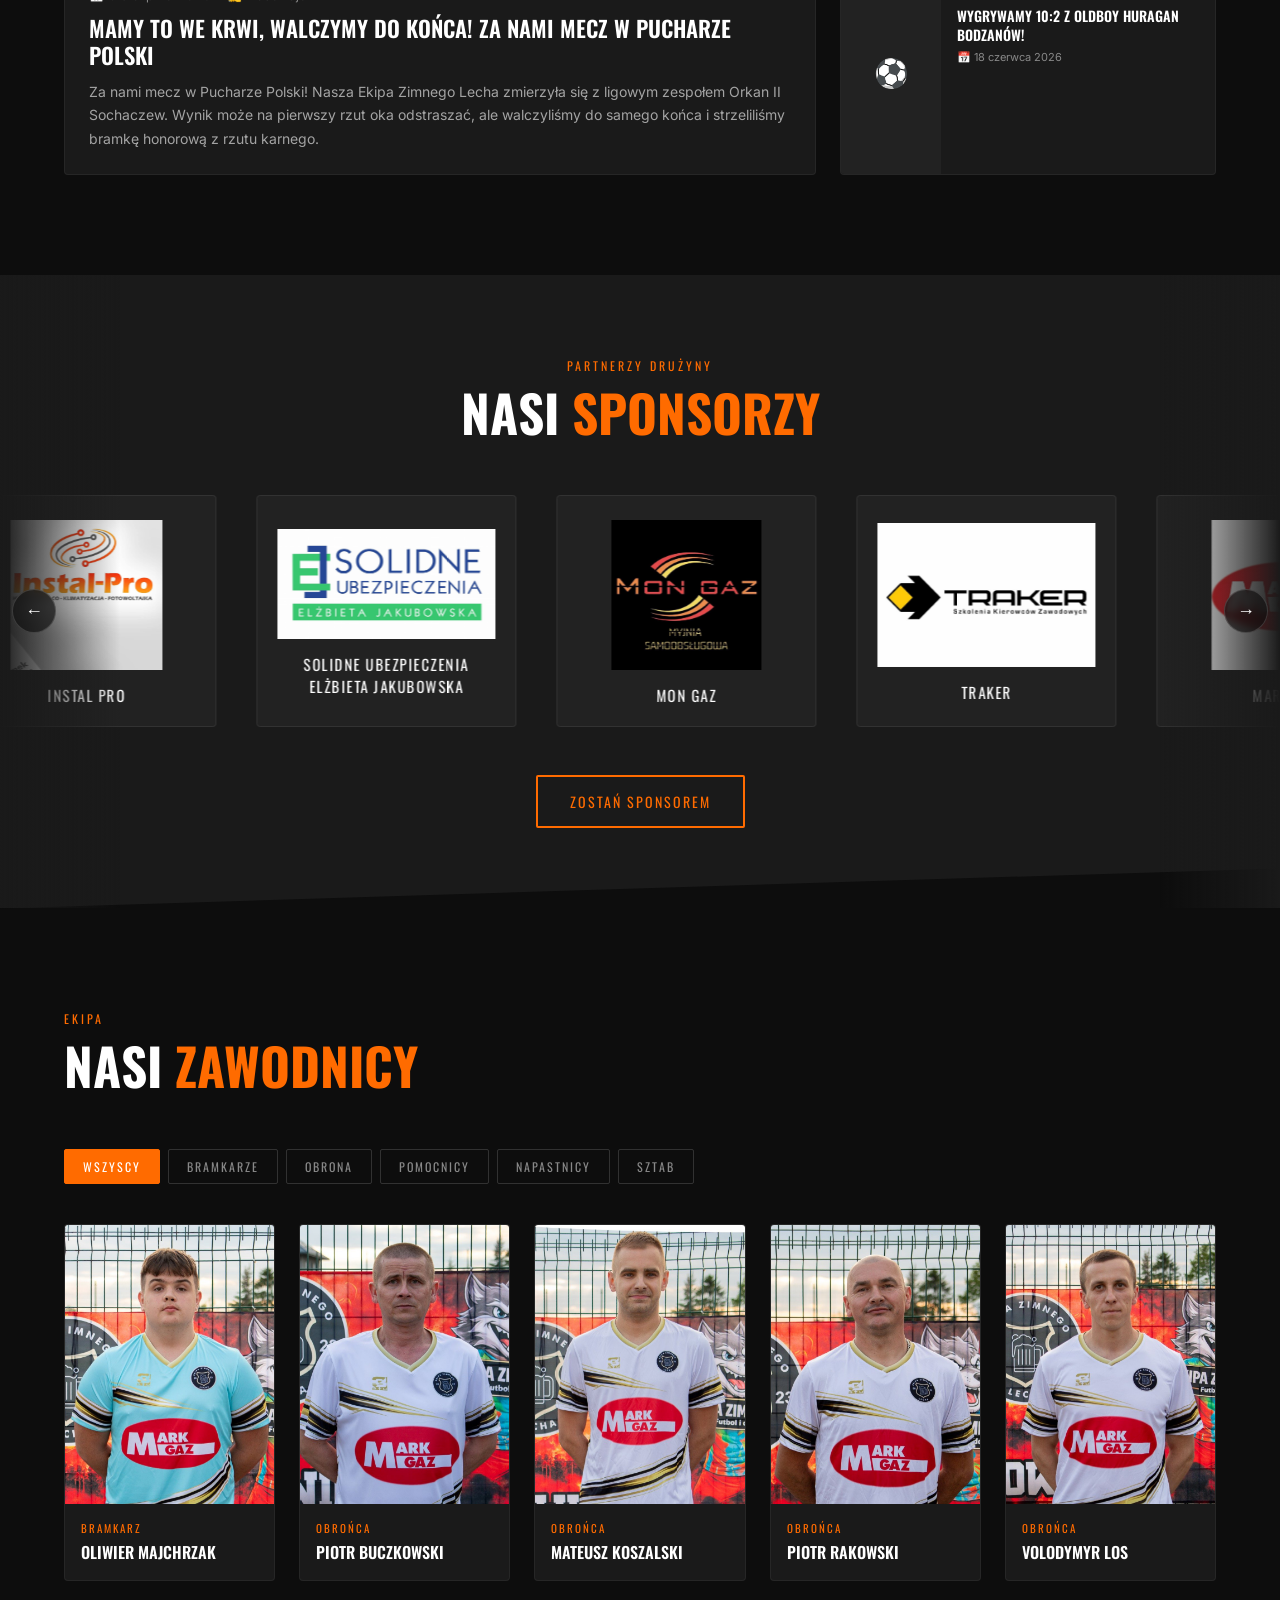
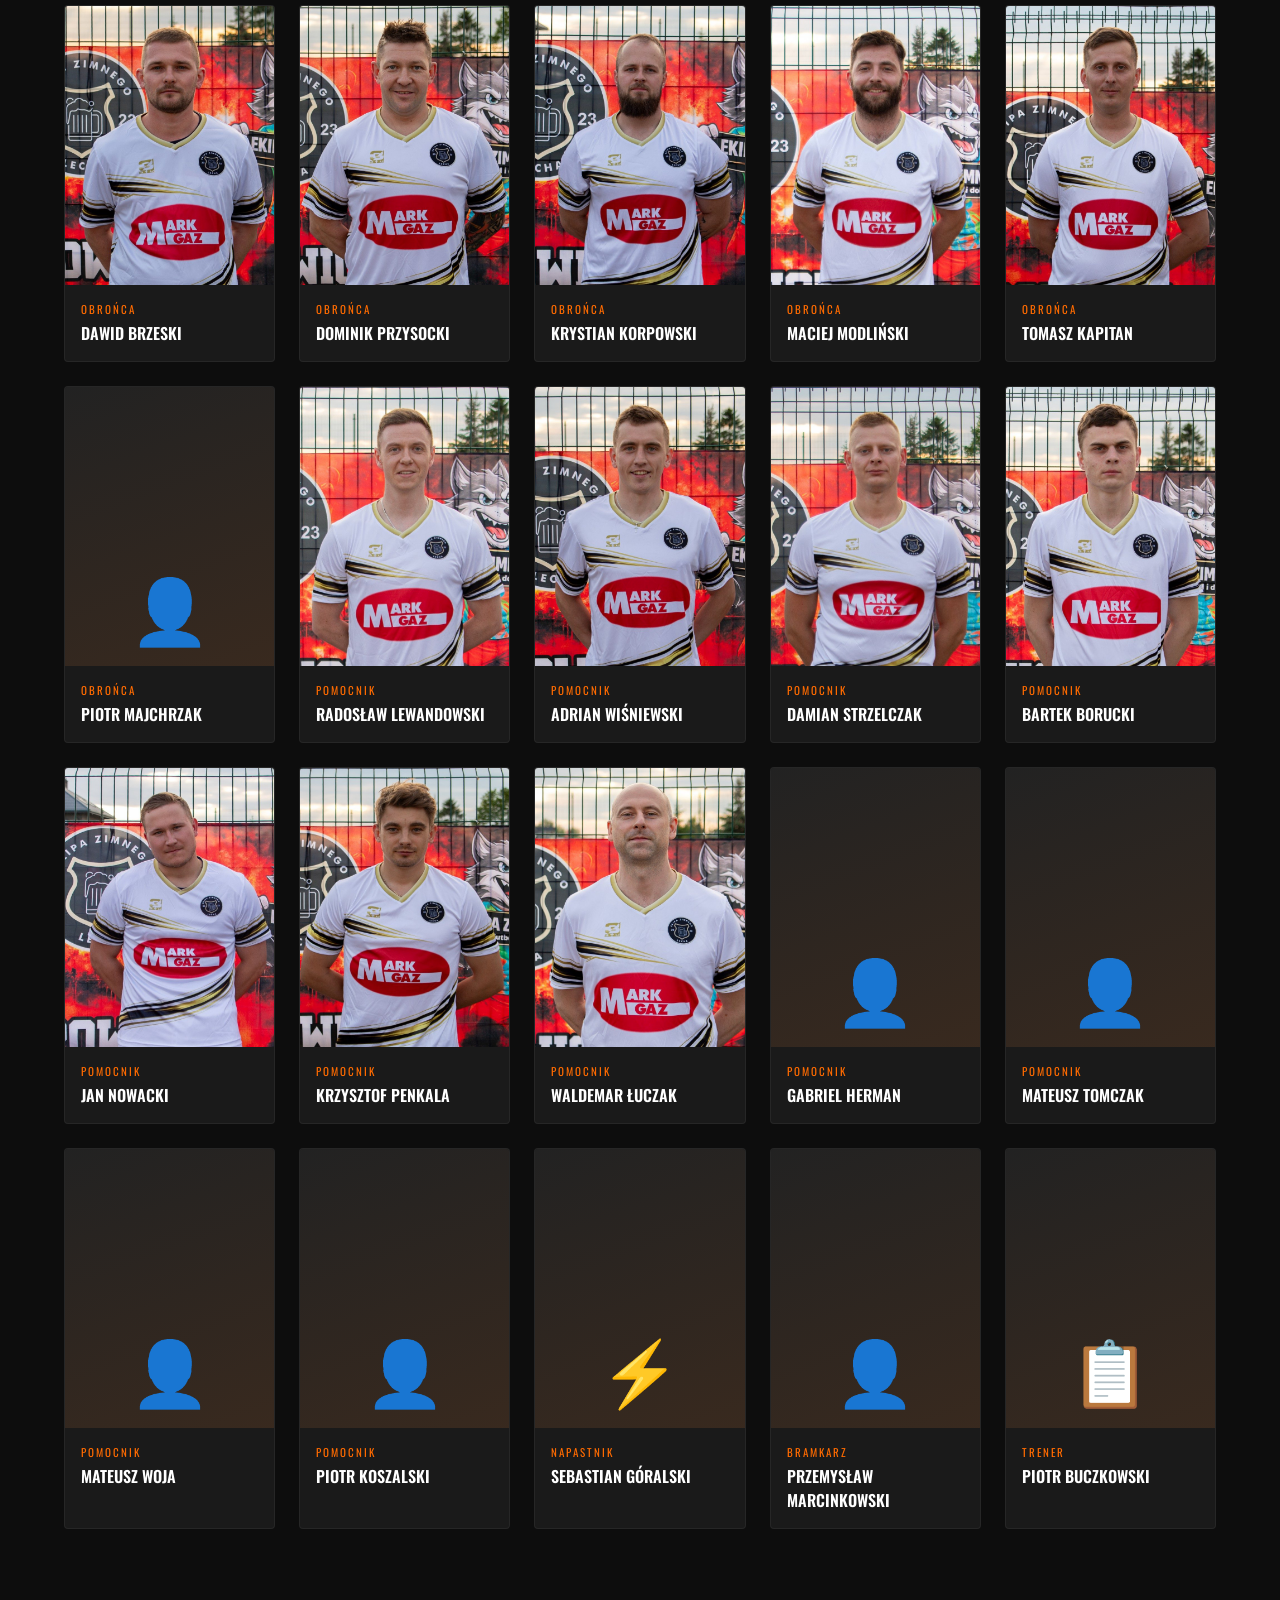
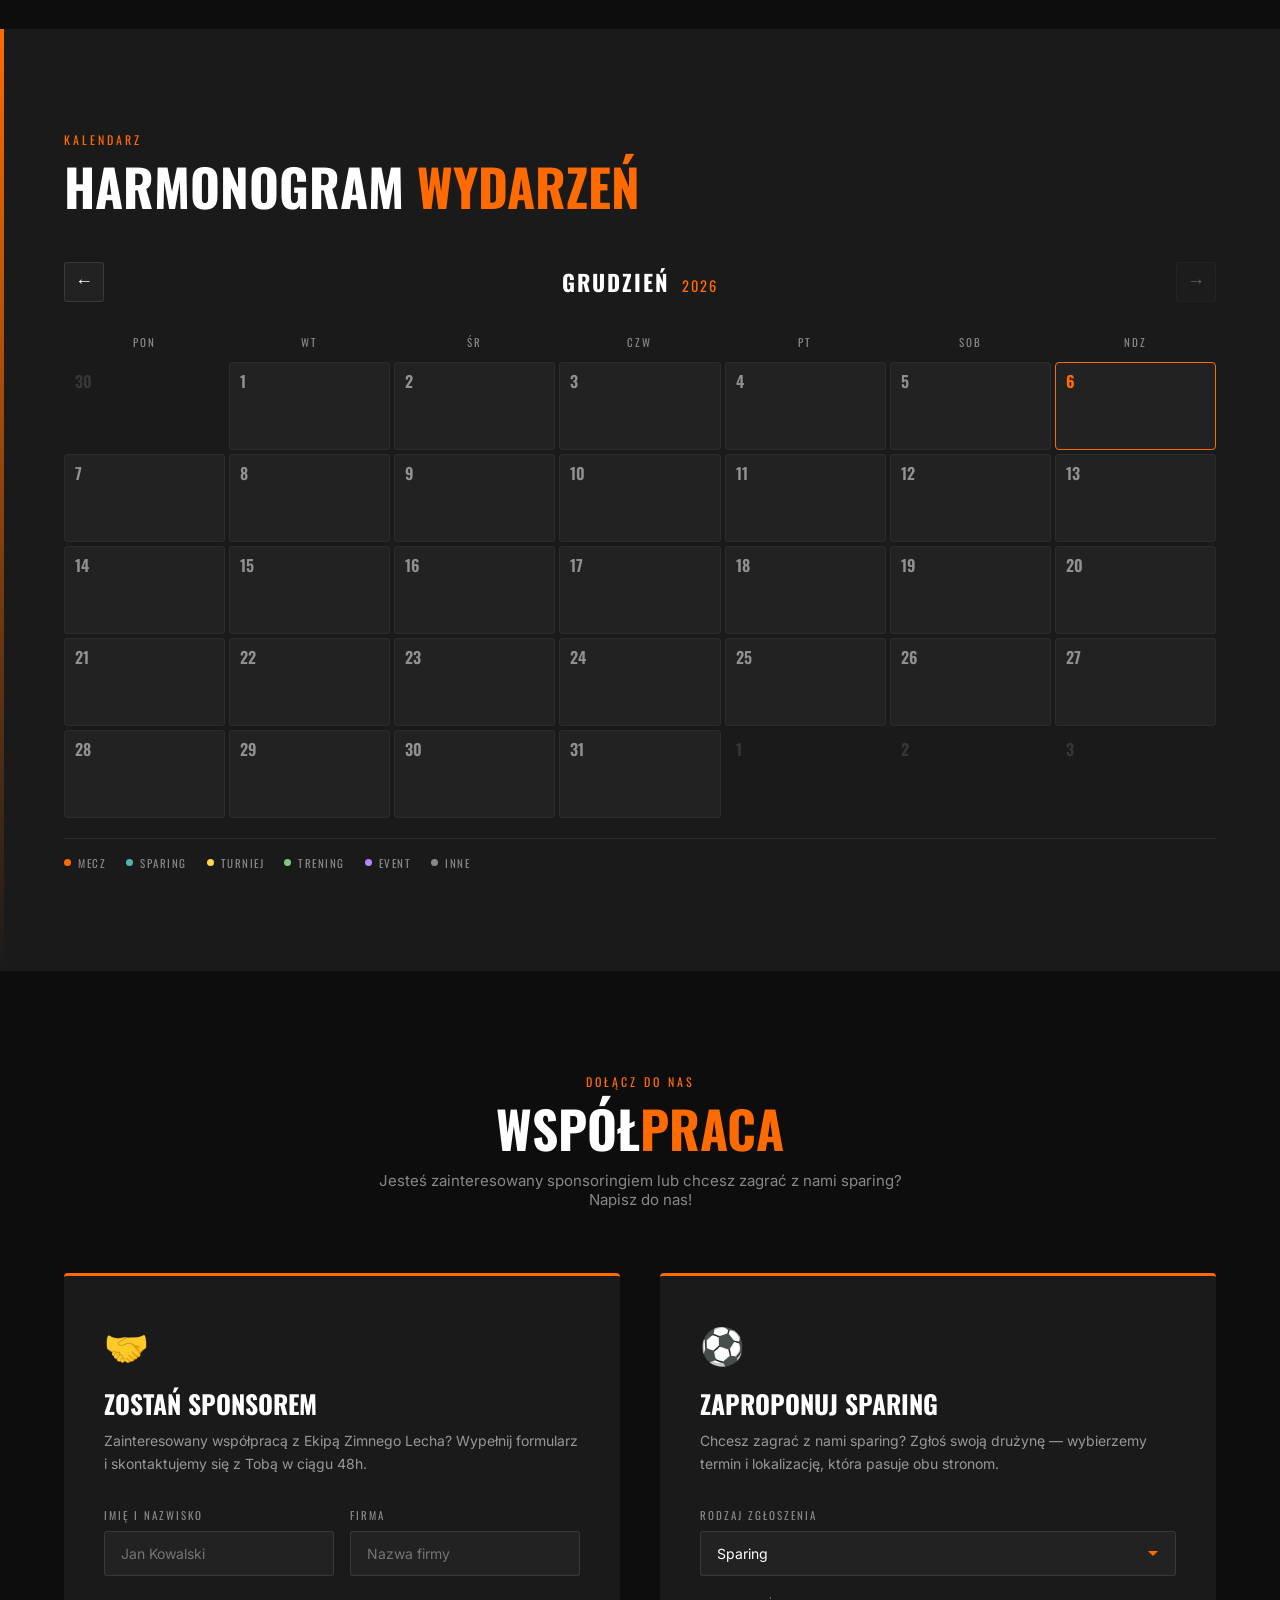
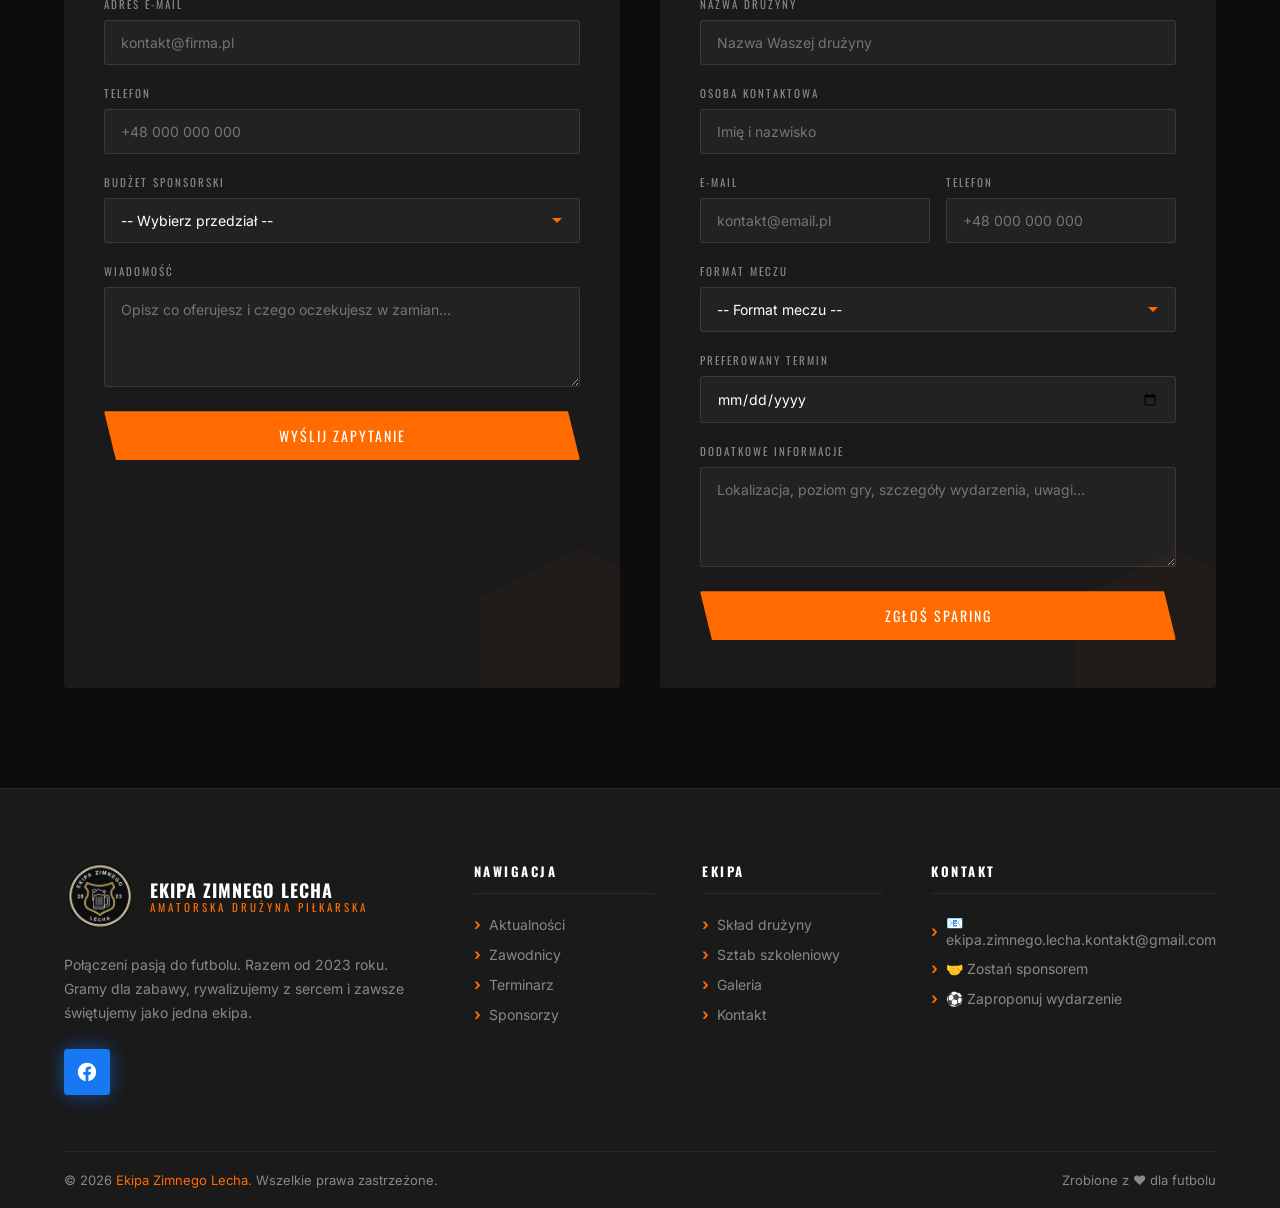
==== commit 5a489098: "Dodanie aktualnosci o meczu Pucharu Polski z Orkanem II Sochaczew Ekipa Zimnego Lecha - Orkan II Soc" ====
--- a/index.html
+++ b/index.html
@@ -643,10 +643,10 @@
   <!-- Scroll to top -->
   <button class="scroll-top" id="scrollTop" aria-label="Wróć na górę">↑</button>
 
-  <script src="js/sponsor-slider.js?v=20260727"></script>
-  <script src="js/news.js?v=20260727"></script>
-  <script src="js/calendar.js?v=20260727"></script>
-  <script src="js/index.js?v=20260727"></script>
+  <script src="js/sponsor-slider.js?v=20260812"></script>
+  <script src="js/news.js?v=20260812"></script>
+  <script src="js/calendar.js?v=20260812"></script>
+  <script src="js/index.js?v=20260812"></script>
   <!-- Cloudflare Web Analytics --><script defer src='https://static.cloudflareinsights.com/beacon.min.js' data-cf-beacon='{"token": "f9466ee398bd4d1899b852485ae21cd2"}'></script><!-- End Cloudflare Web Analytics -->
 
 </body>
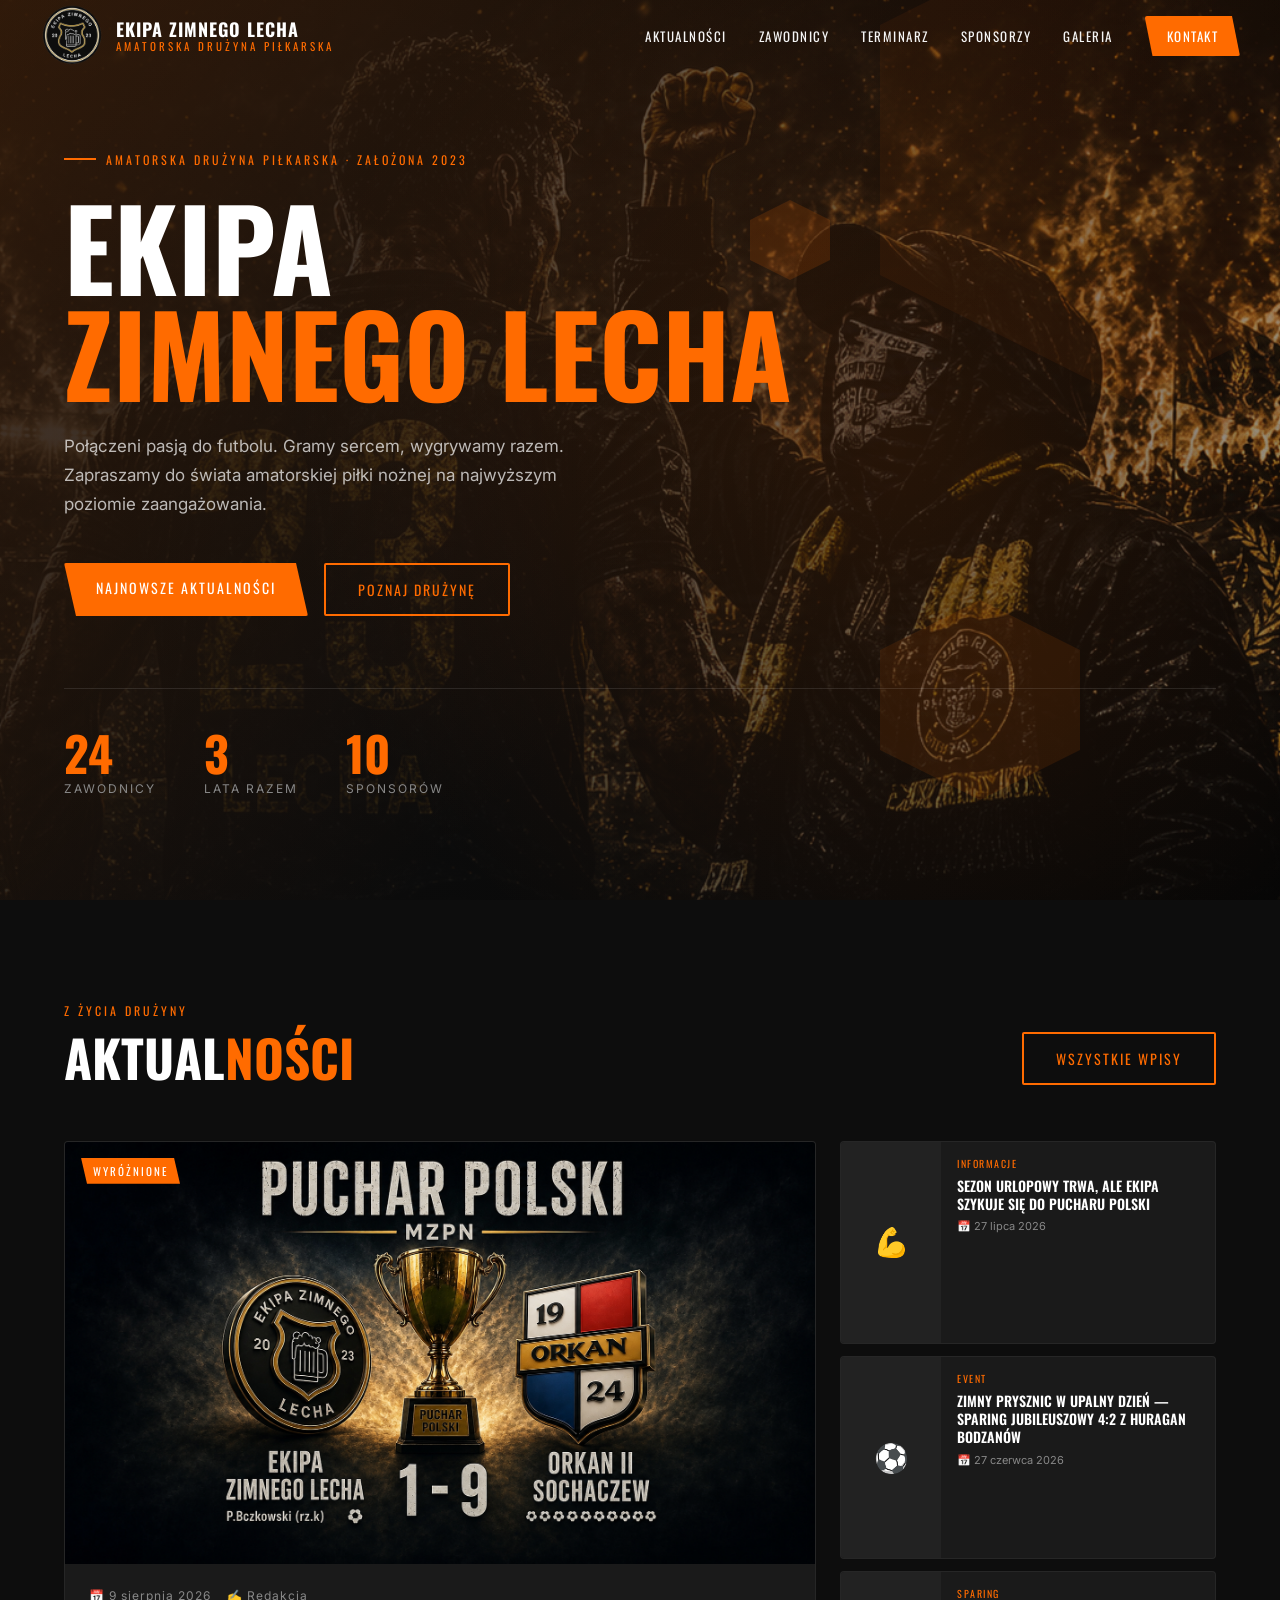
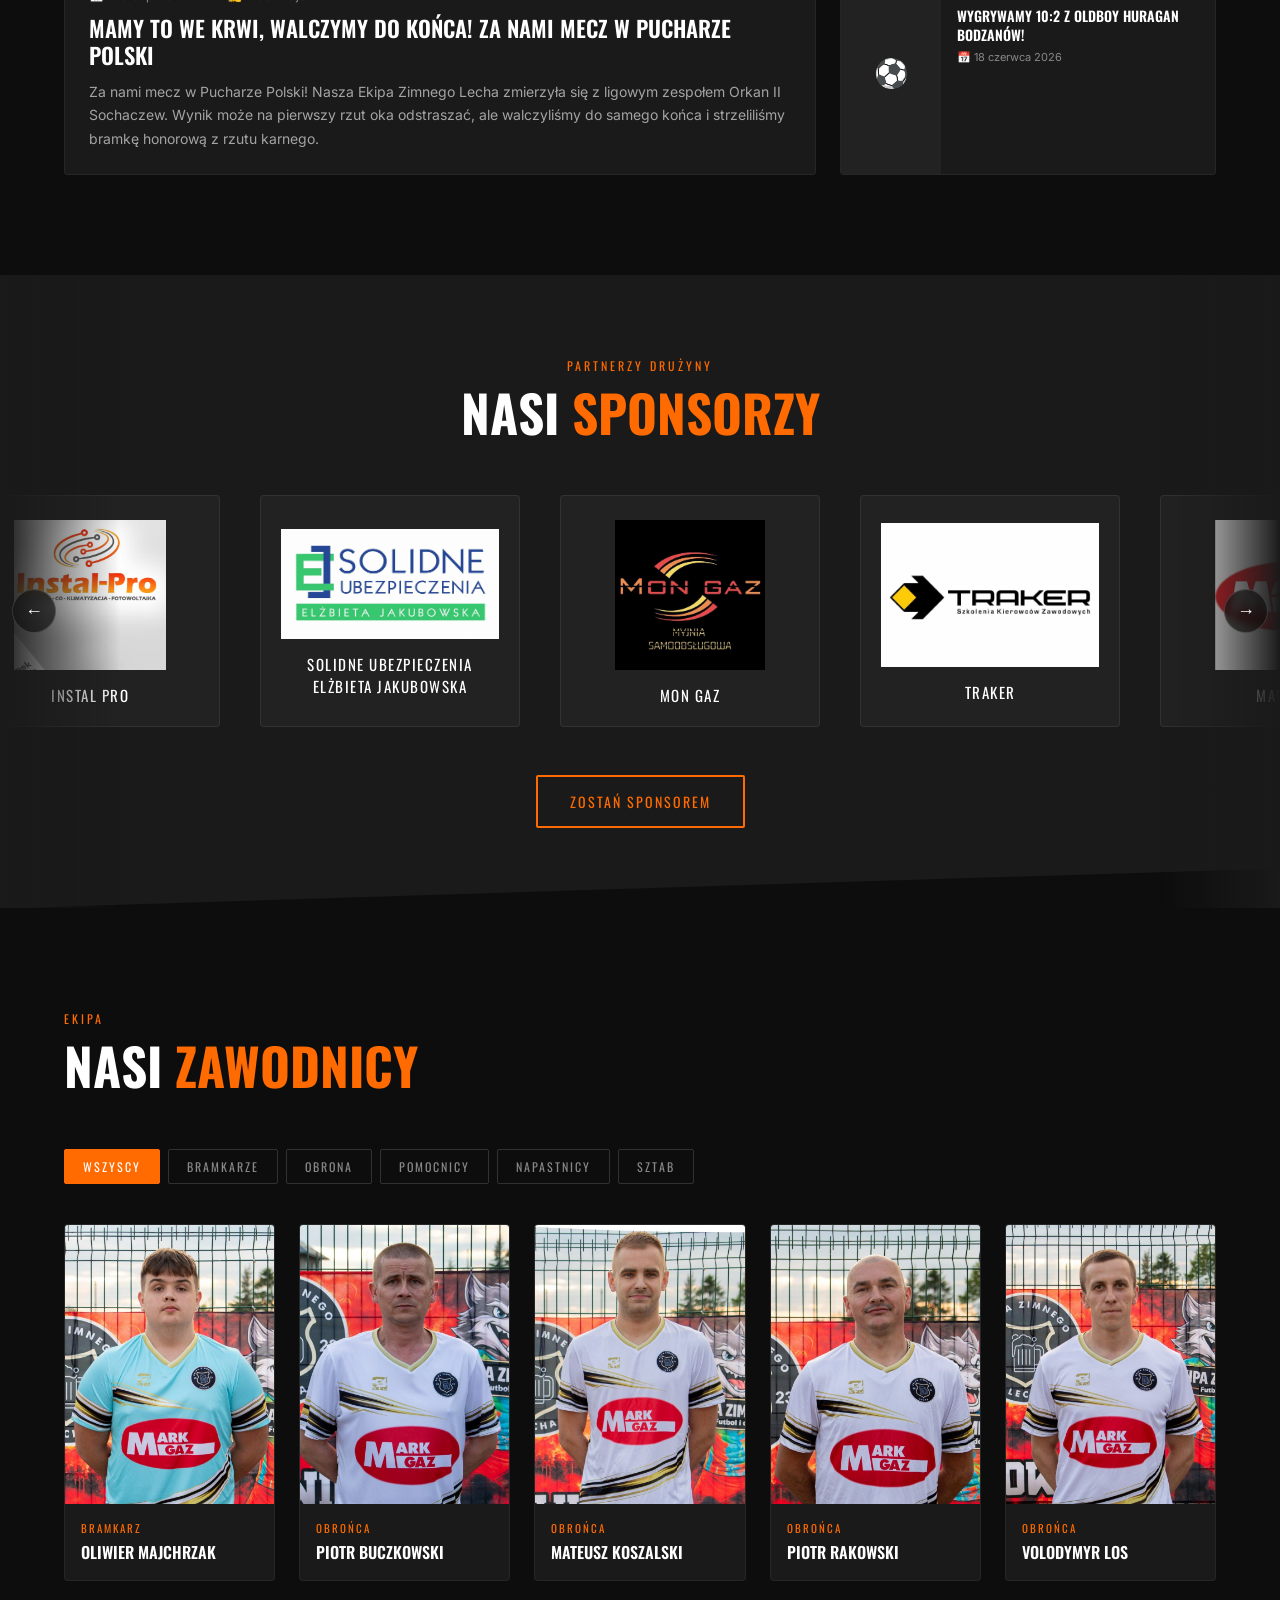
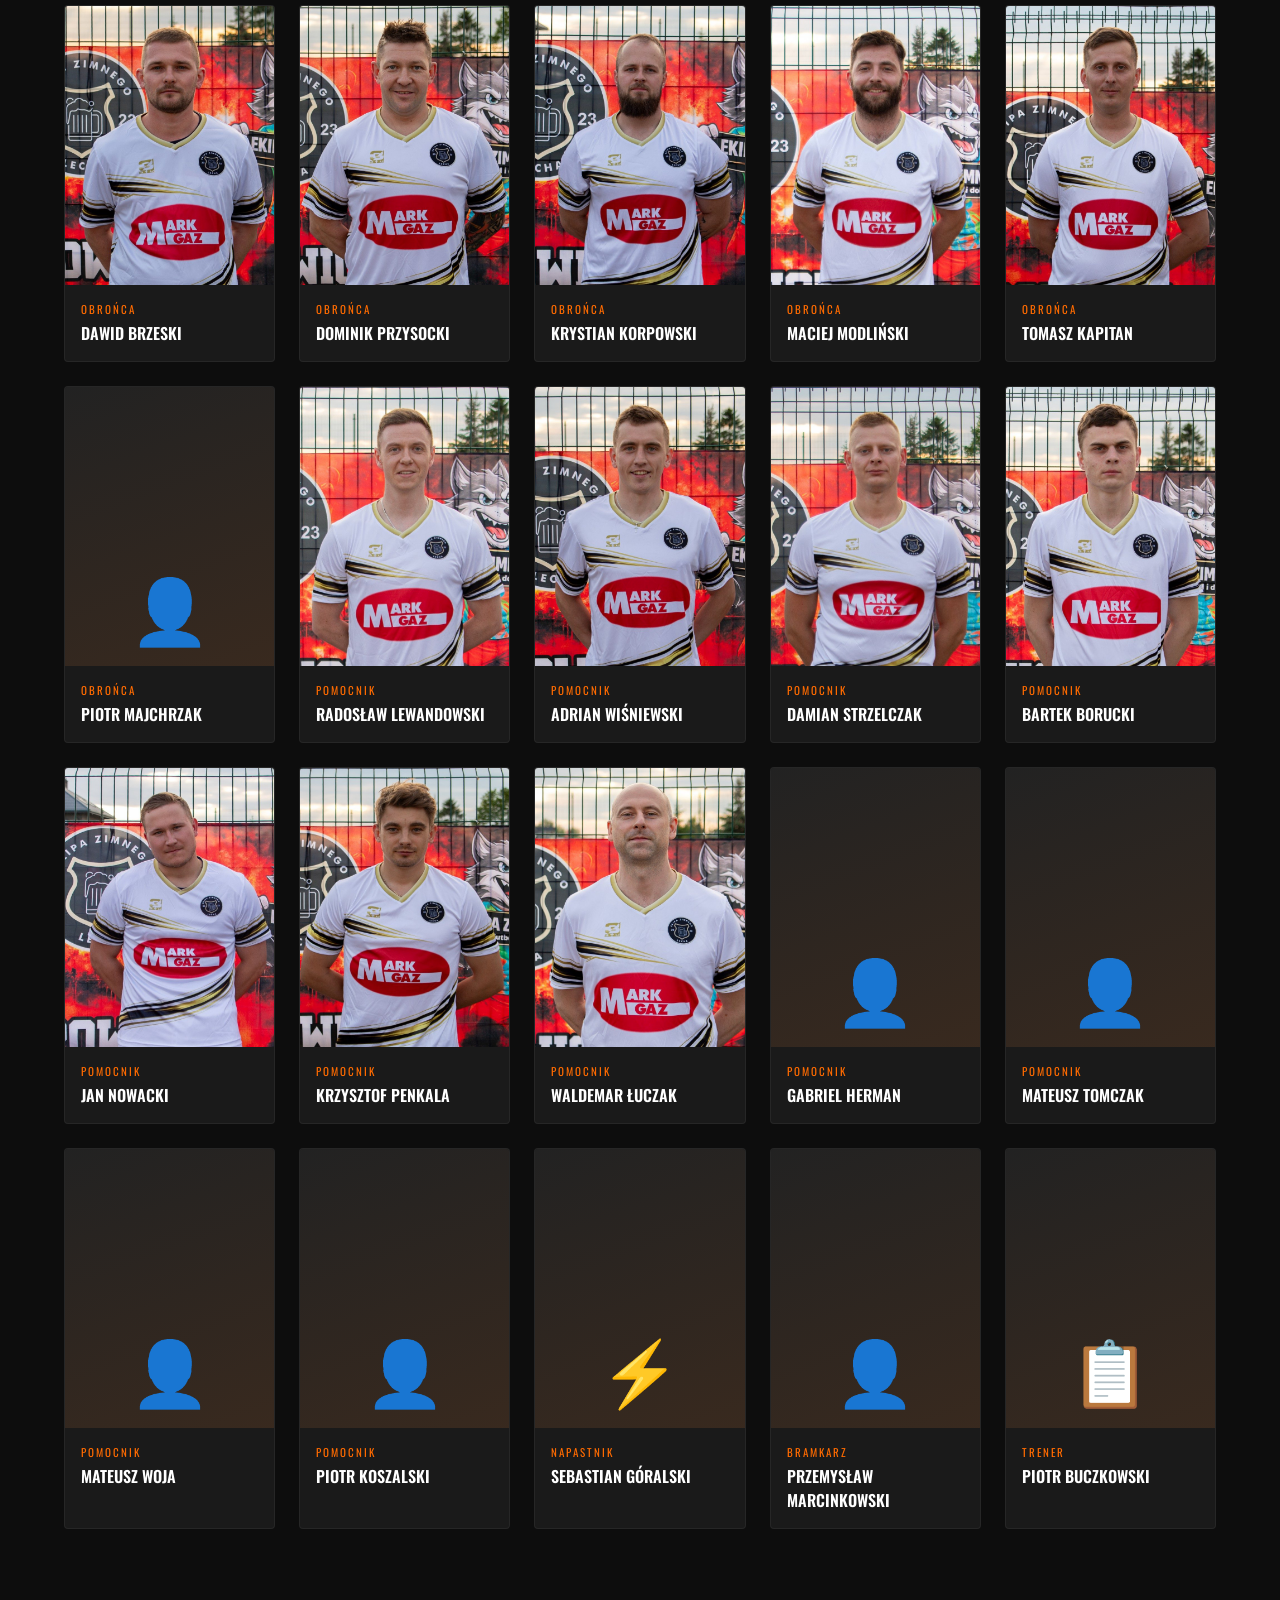
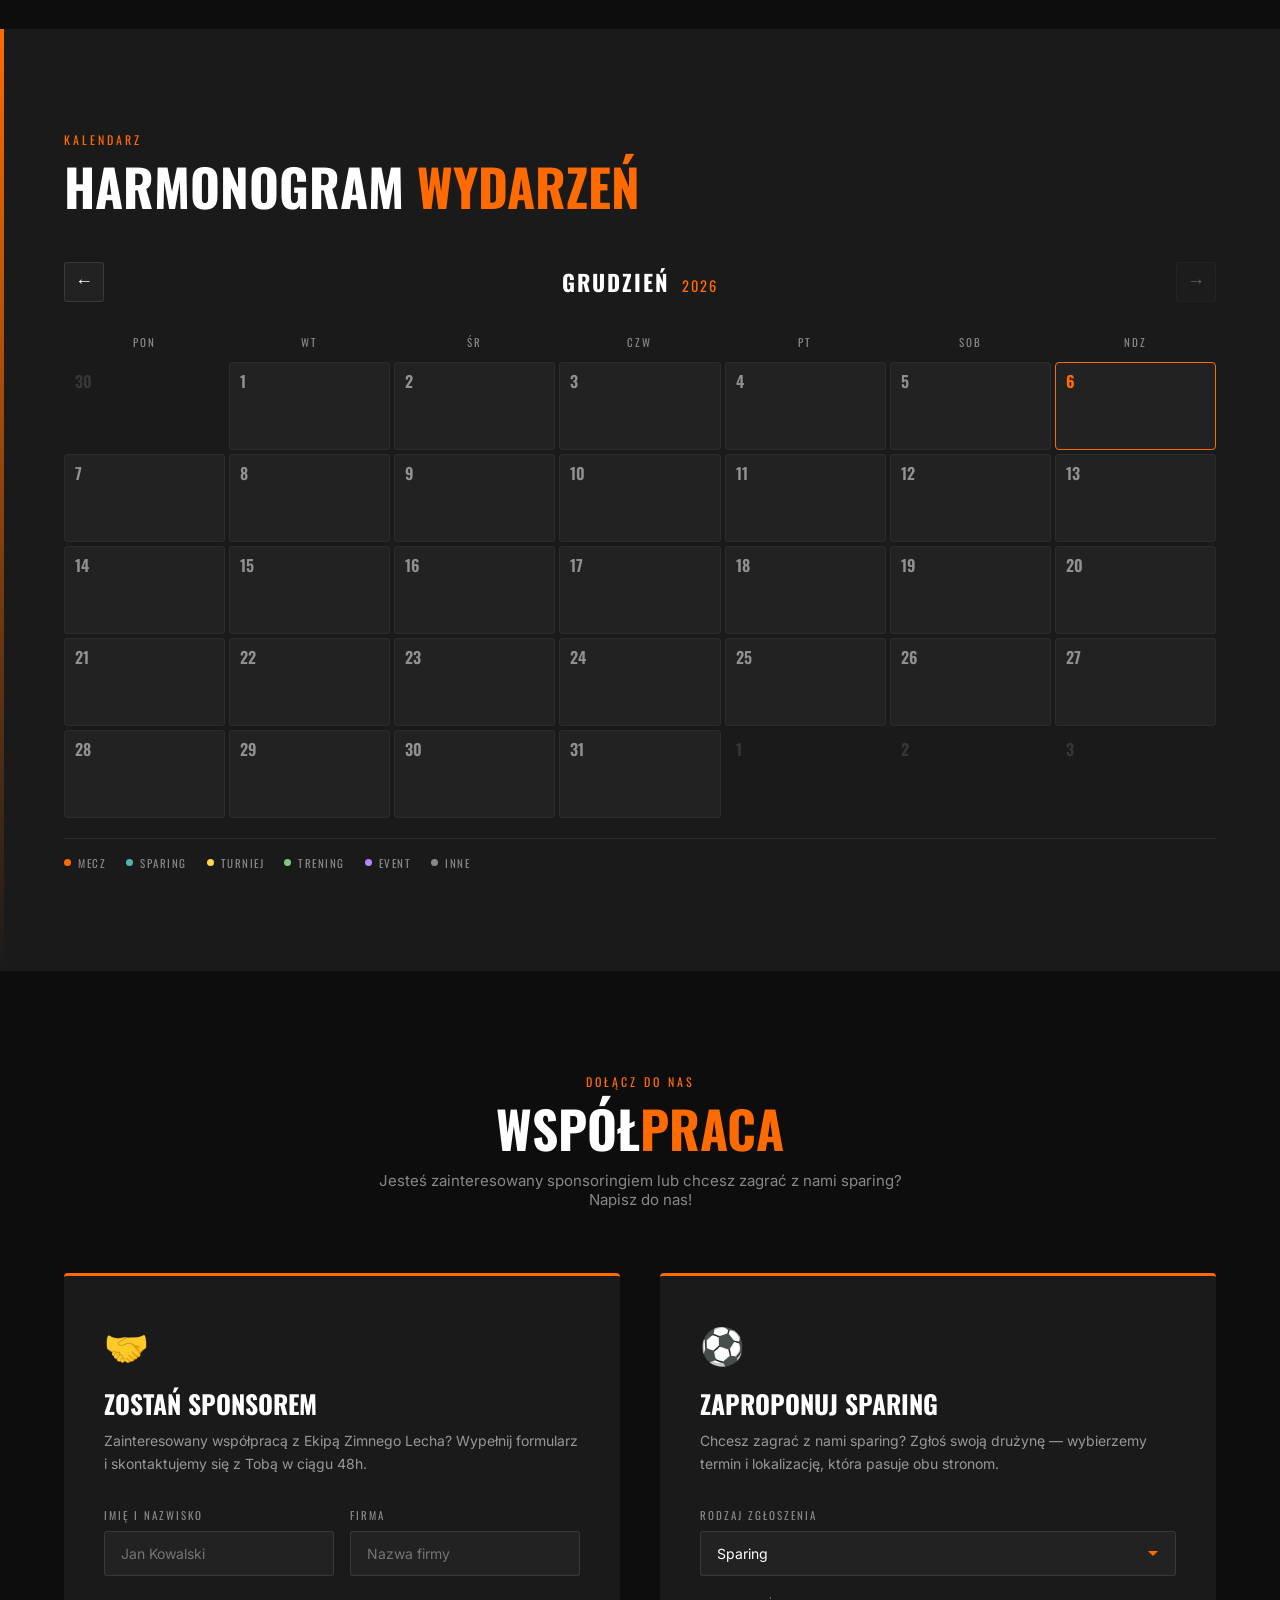
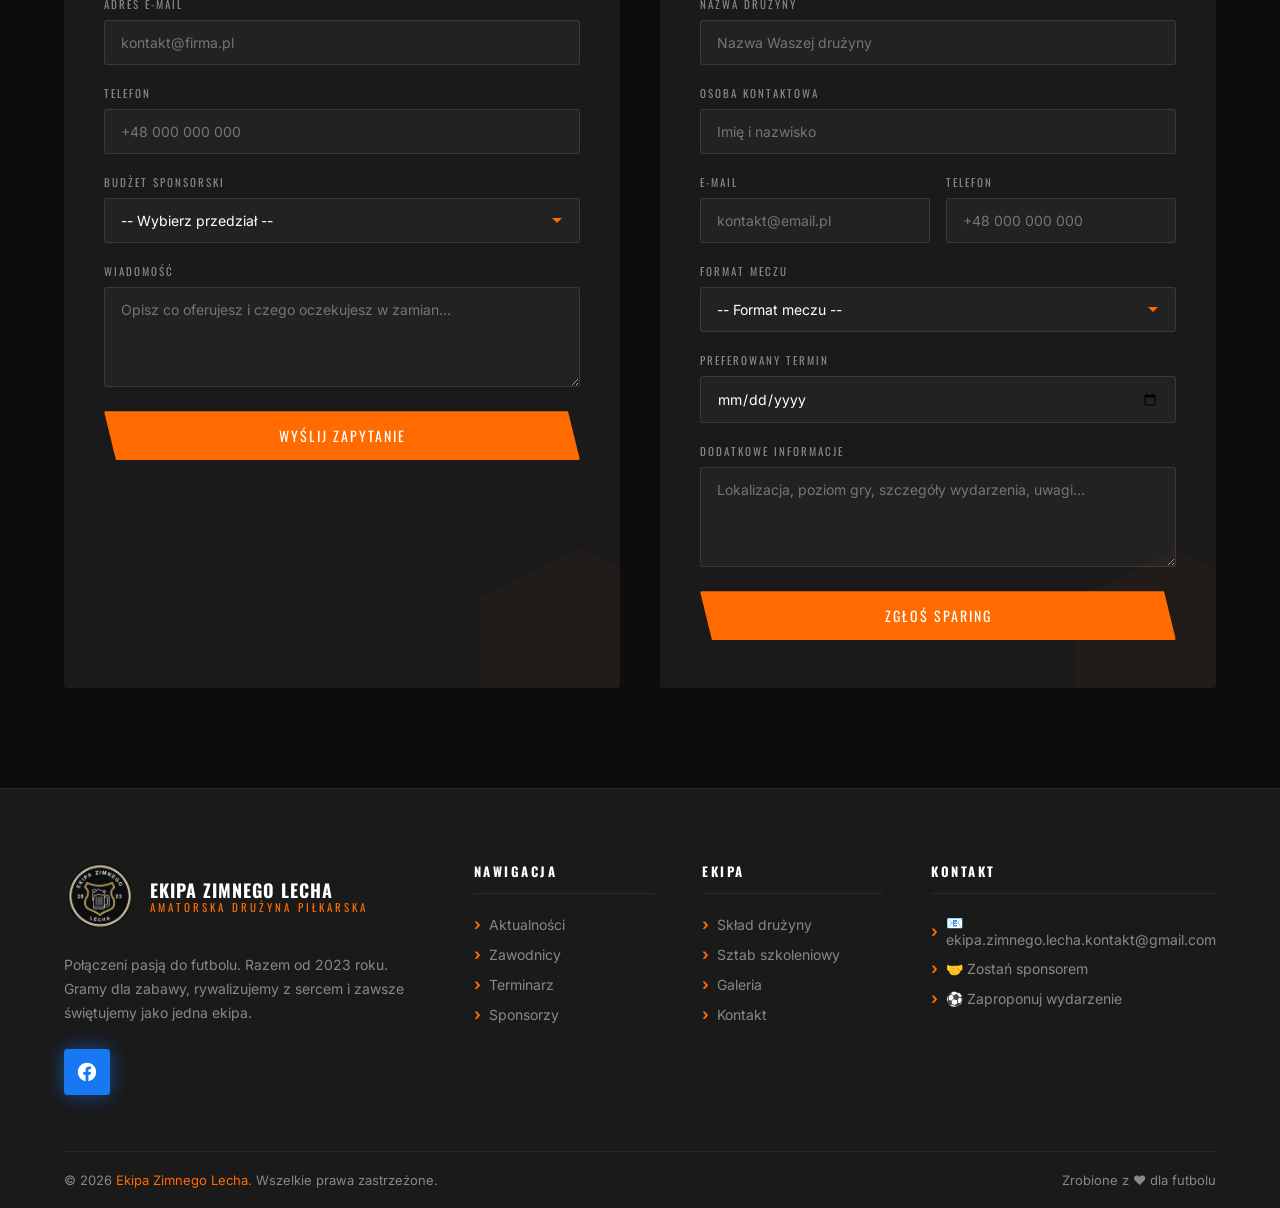
==== commit cb2aa12c: "Poprawa SEO: meta description, Open Graph, sitemap i naprawa duplikatu ID Dodano meta description, c" ====
--- a/index.html
+++ b/index.html
@@ -4,11 +4,43 @@
   <meta charset="UTF-8" />
   <meta name="viewport" content="width=device-width, initial-scale=1.0" />
   <title>Ekipa Zimnego Lecha – Amatorska Drużyna Piłkarska</title>
+  <meta name="description" content="Ekipa Zimnego Lecha – amatorska drużyna piłkarska z okolic Płocka. Aktualności, skład zawodników, terminarz meczów i sparingów oraz nasi sponsorzy." />
+  <link rel="canonical" href="https://ekipa-zimnego-lecha.pl/" />
+
+  <meta property="og:type" content="website" />
+  <meta property="og:site_name" content="Ekipa Zimnego Lecha" />
+  <meta property="og:locale" content="pl_PL" />
+  <meta property="og:url" content="https://ekipa-zimnego-lecha.pl/" />
+  <meta property="og:title" content="Ekipa Zimnego Lecha – Amatorska Drużyna Piłkarska" />
+  <meta property="og:description" content="Ekipa Zimnego Lecha – amatorska drużyna piłkarska z okolic Płocka. Aktualności, skład zawodników, terminarz meczów i sparingów oraz nasi sponsorzy." />
+  <meta property="og:image" content="https://ekipa-zimnego-lecha.pl/grafika/ekipa/baner1.jpg" />
+  <meta name="twitter:card" content="summary_large_image" />
+  <meta name="twitter:title" content="Ekipa Zimnego Lecha – Amatorska Drużyna Piłkarska" />
+  <meta name="twitter:description" content="Ekipa Zimnego Lecha – amatorska drużyna piłkarska z okolic Płocka. Aktualności, skład zawodników, terminarz meczów i sparingów oraz nasi sponsorzy." />
+  <meta name="twitter:image" content="https://ekipa-zimnego-lecha.pl/grafika/ekipa/baner1.jpg" />
+
   <link rel="icon" type="image/png" href="grafika/ekipa/logo_ekipa_zimnego_lecha.png" />
   <link rel="preconnect" href="https://fonts.googleapis.com" />
+  <link rel="preconnect" href="https://fonts.gstatic.com" crossorigin />
   <link href="https://fonts.googleapis.com/css2?family=Oswald:wght@400;500;600;700&family=Inter:wght@300;400;500;600&display=swap" rel="stylesheet" />
   <link rel="stylesheet" href="css/style.css" />
   <link rel="stylesheet" href="css/index.css" />
+  <script type="application/ld+json">
+  {
+    "@context": "https://schema.org",
+    "@type": "SportsTeam",
+    "name": "Ekipa Zimnego Lecha",
+    "url": "https://ekipa-zimnego-lecha.pl/",
+    "logo": "https://ekipa-zimnego-lecha.pl/grafika/ekipa/logo_ekipa_zimnego_lecha.png",
+    "image": "https://ekipa-zimnego-lecha.pl/grafika/ekipa/baner1.jpg",
+    "sport": "Football",
+    "foundingDate": "2023",
+    "areaServed": "Płock, Polska",
+    "sameAs": [
+      "https://www.facebook.com/ekipa.zimnego.lecha"
+    ]
+  }
+  </script>
 </head>
 <body>
 
@@ -643,10 +675,10 @@
   <!-- Scroll to top -->
   <button class="scroll-top" id="scrollTop" aria-label="Wróć na górę">↑</button>
 
-  <script src="js/sponsor-slider.js?v=20260812"></script>
-  <script src="js/news.js?v=20260812"></script>
-  <script src="js/calendar.js?v=20260812"></script>
-  <script src="js/index.js?v=20260812"></script>
+  <script src="js/sponsor-slider.js?v=20260831"></script>
+  <script src="js/news.js?v=20260831"></script>
+  <script src="js/calendar.js?v=20260831"></script>
+  <script src="js/index.js?v=20260831"></script>
   <!-- Cloudflare Web Analytics --><script defer src='https://static.cloudflareinsights.com/beacon.min.js' data-cf-beacon='{"token": "f9466ee398bd4d1899b852485ae21cd2"}'></script><!-- End Cloudflare Web Analytics -->
 
 </body>
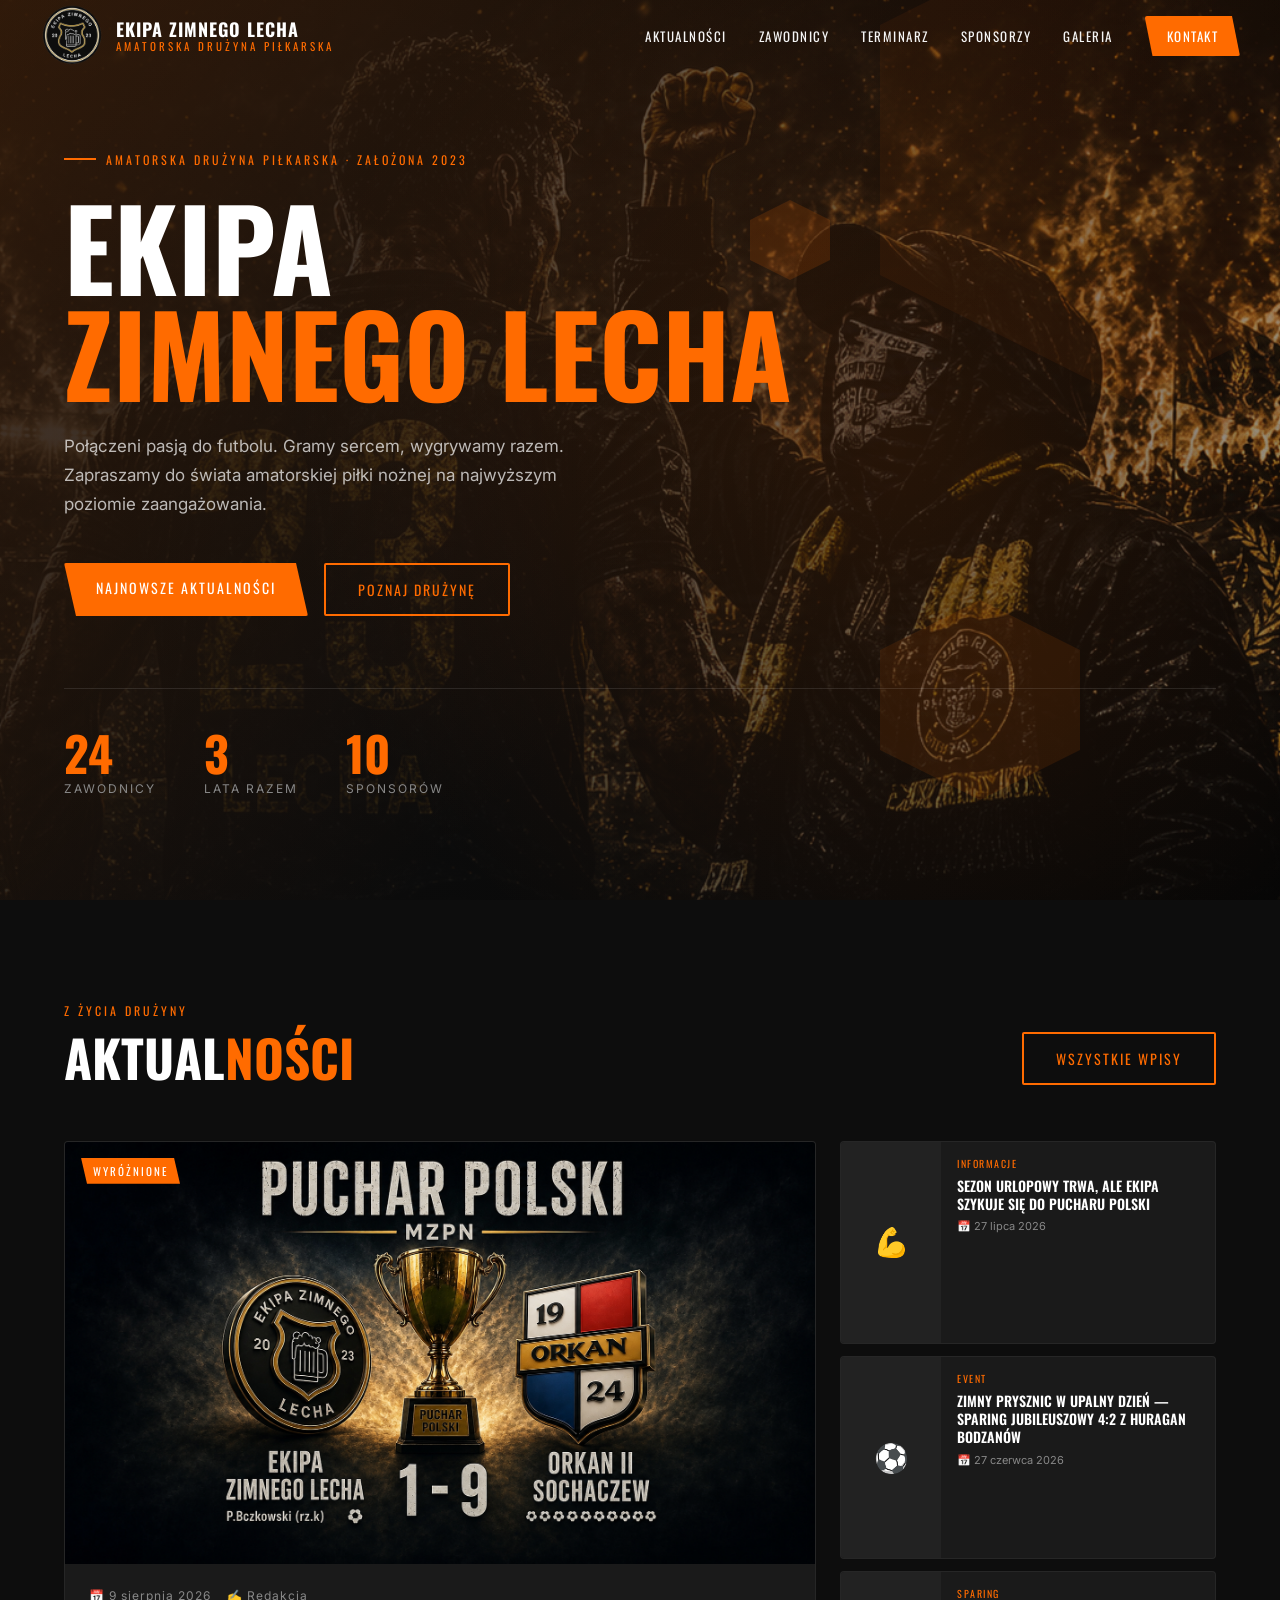
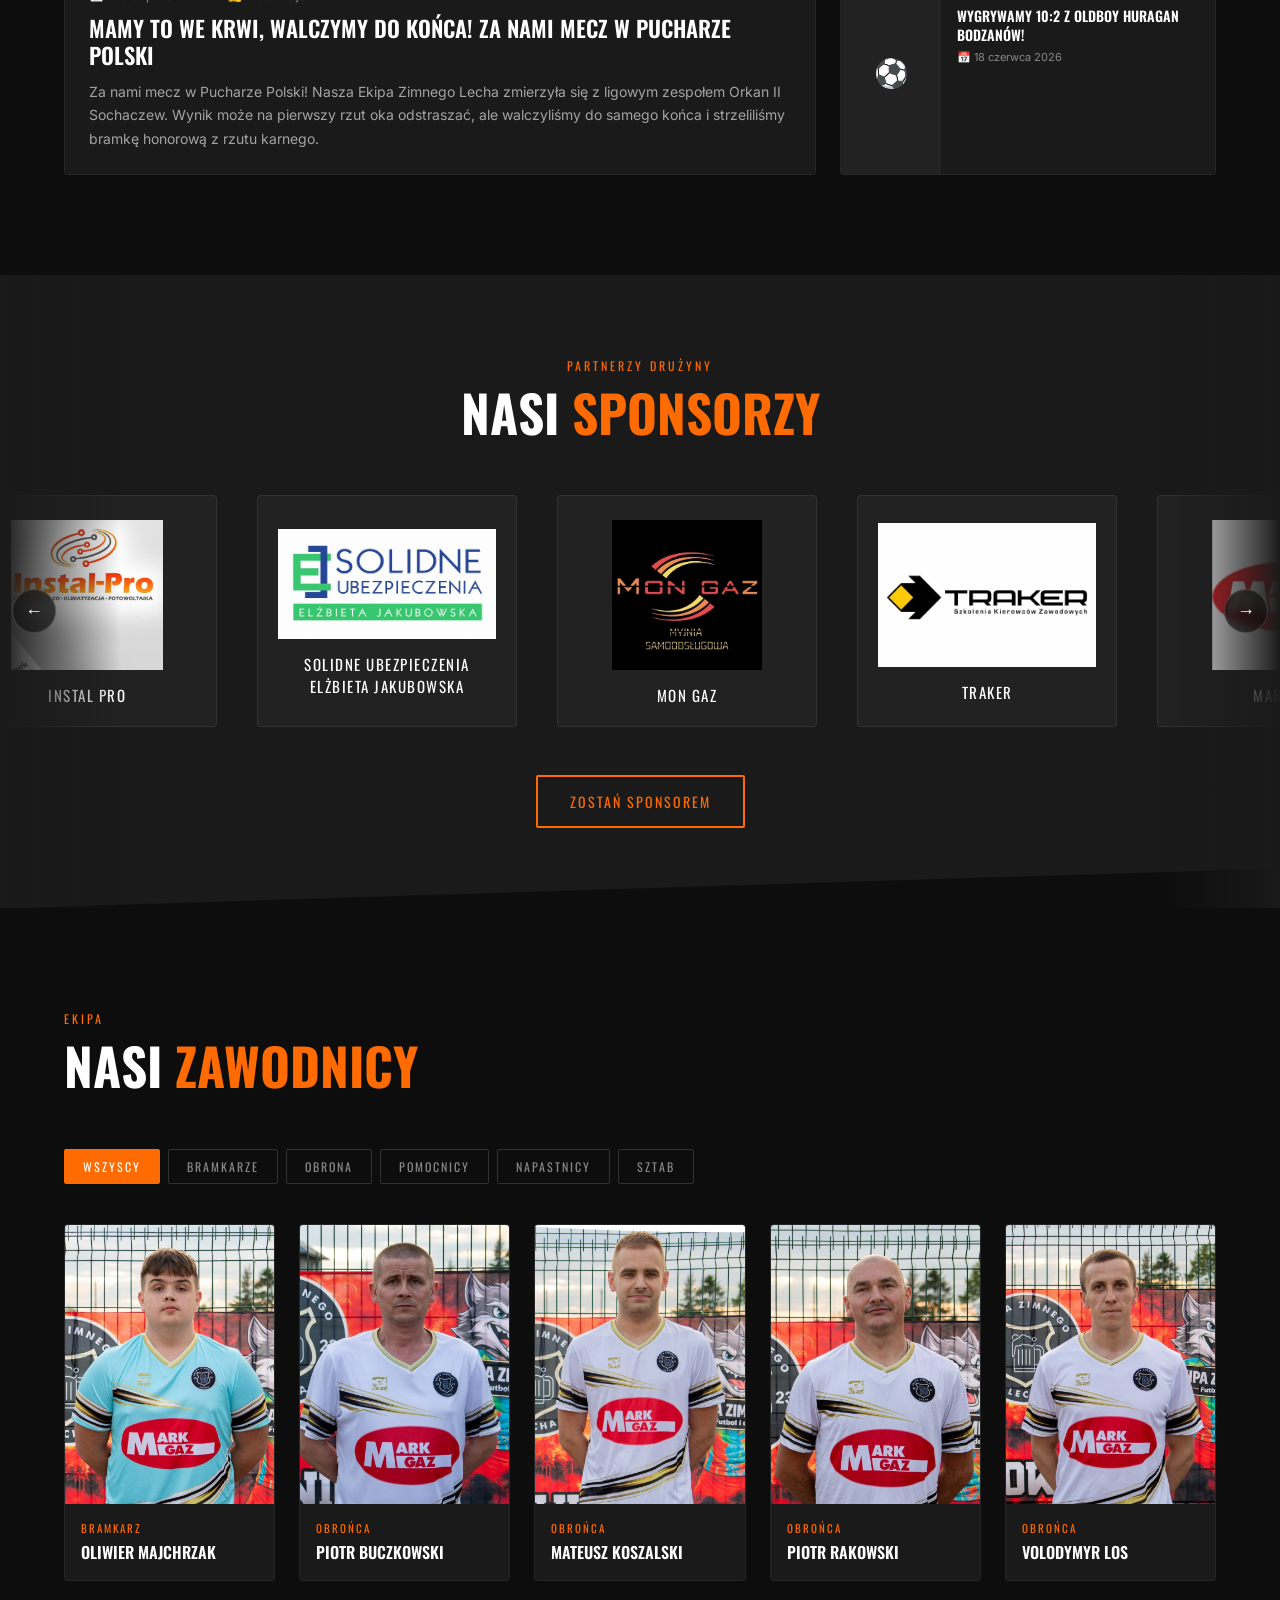
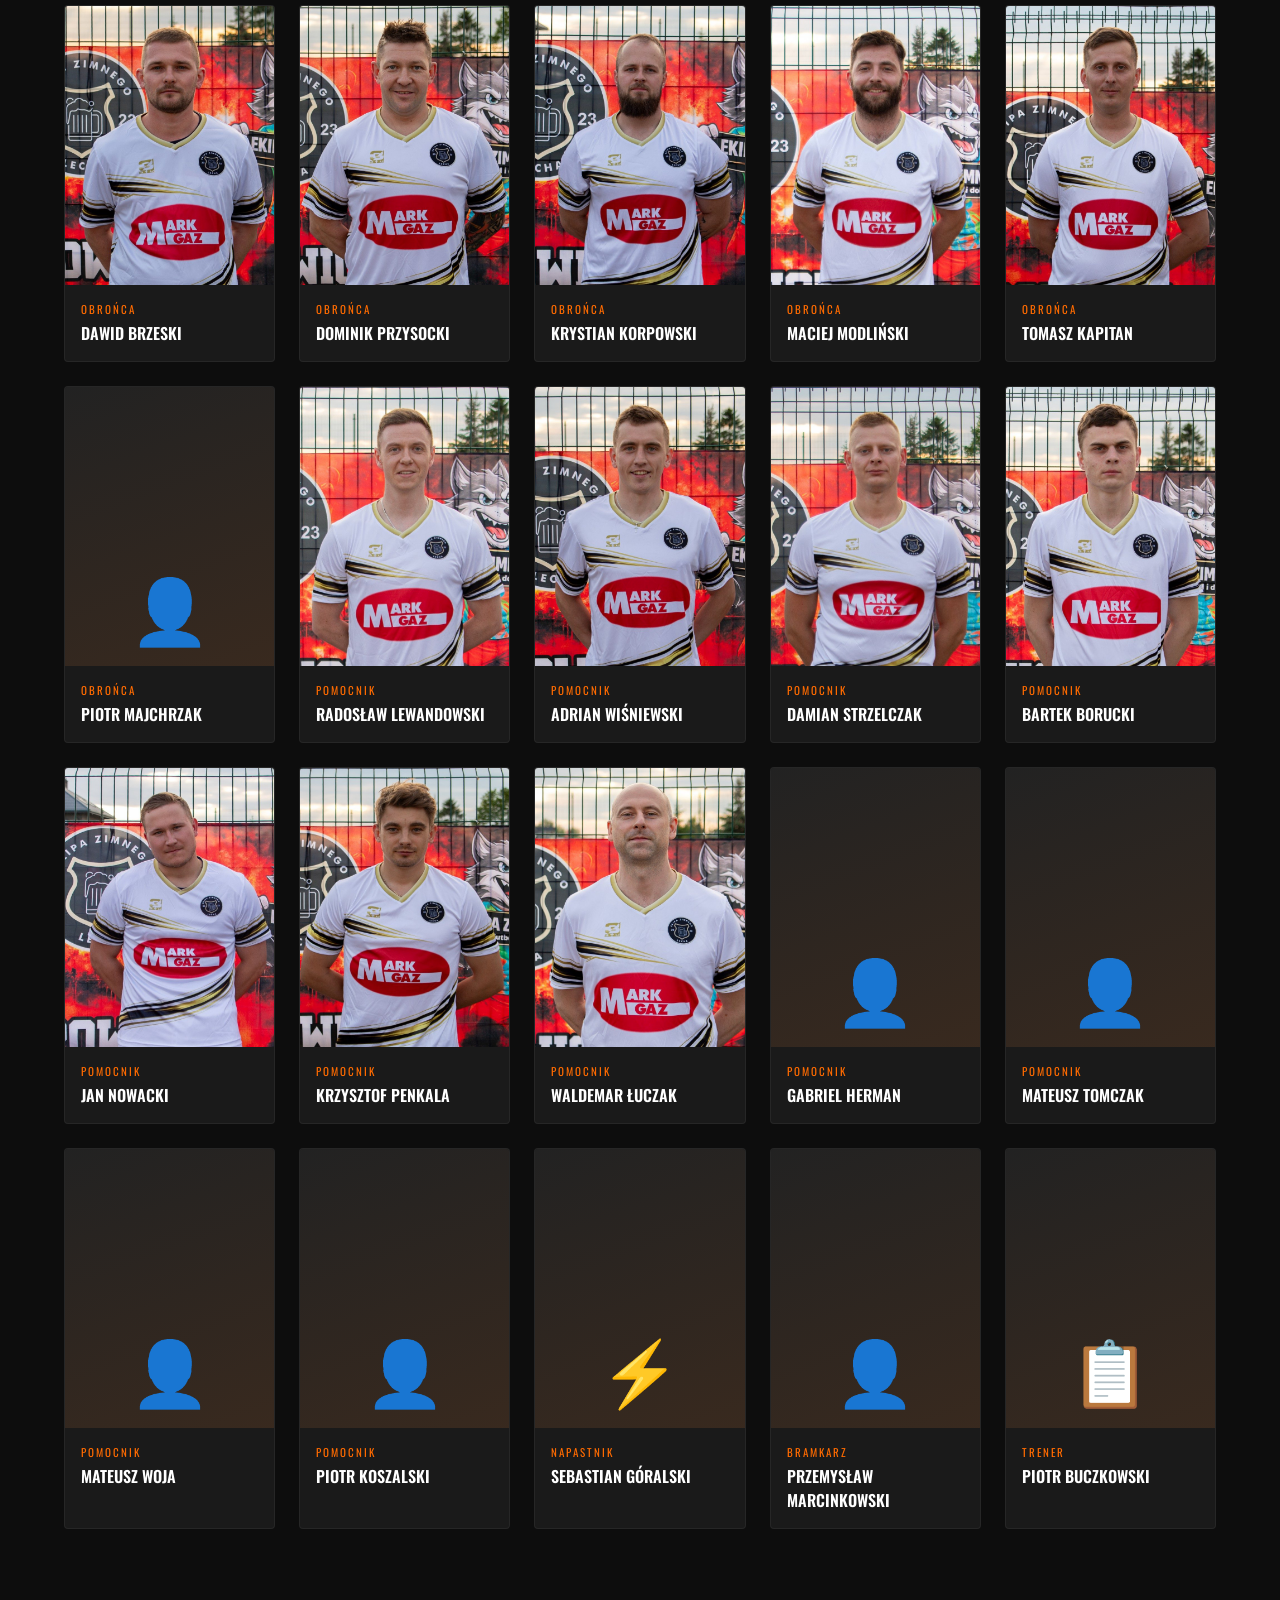
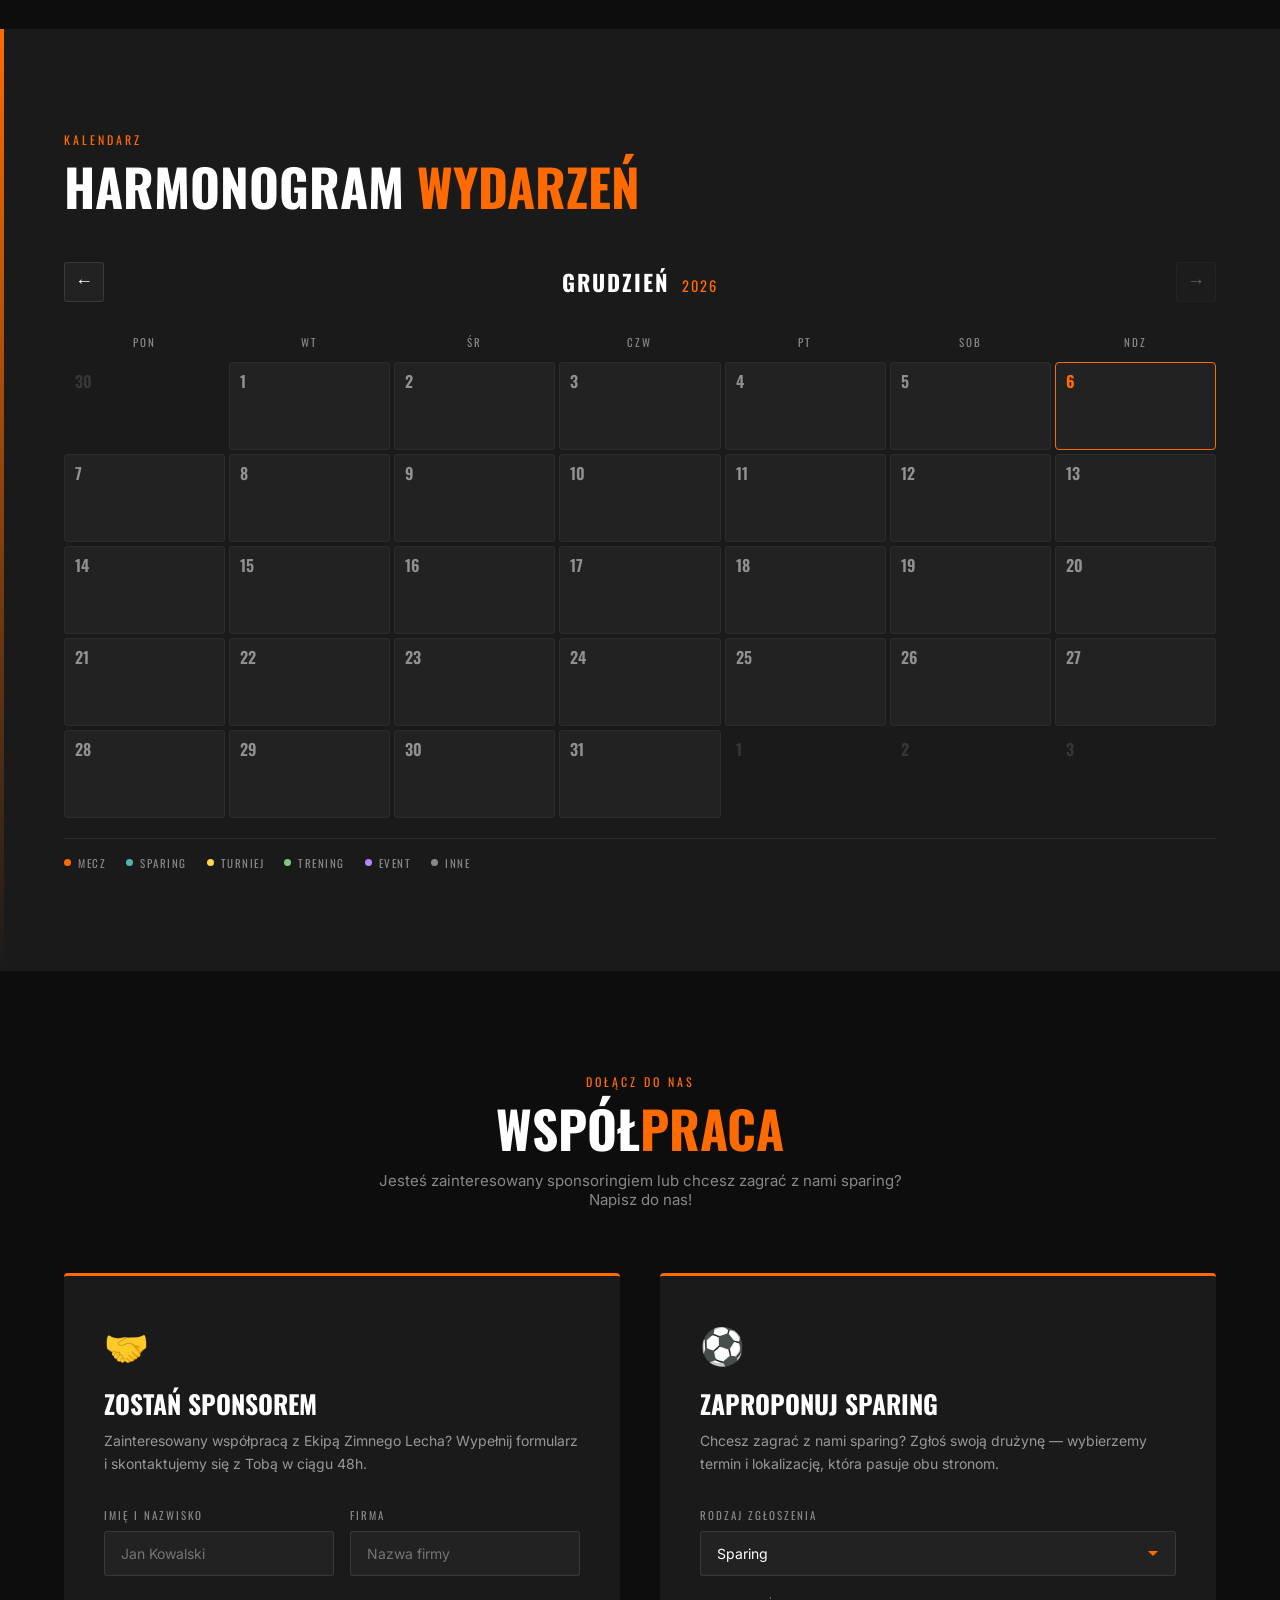
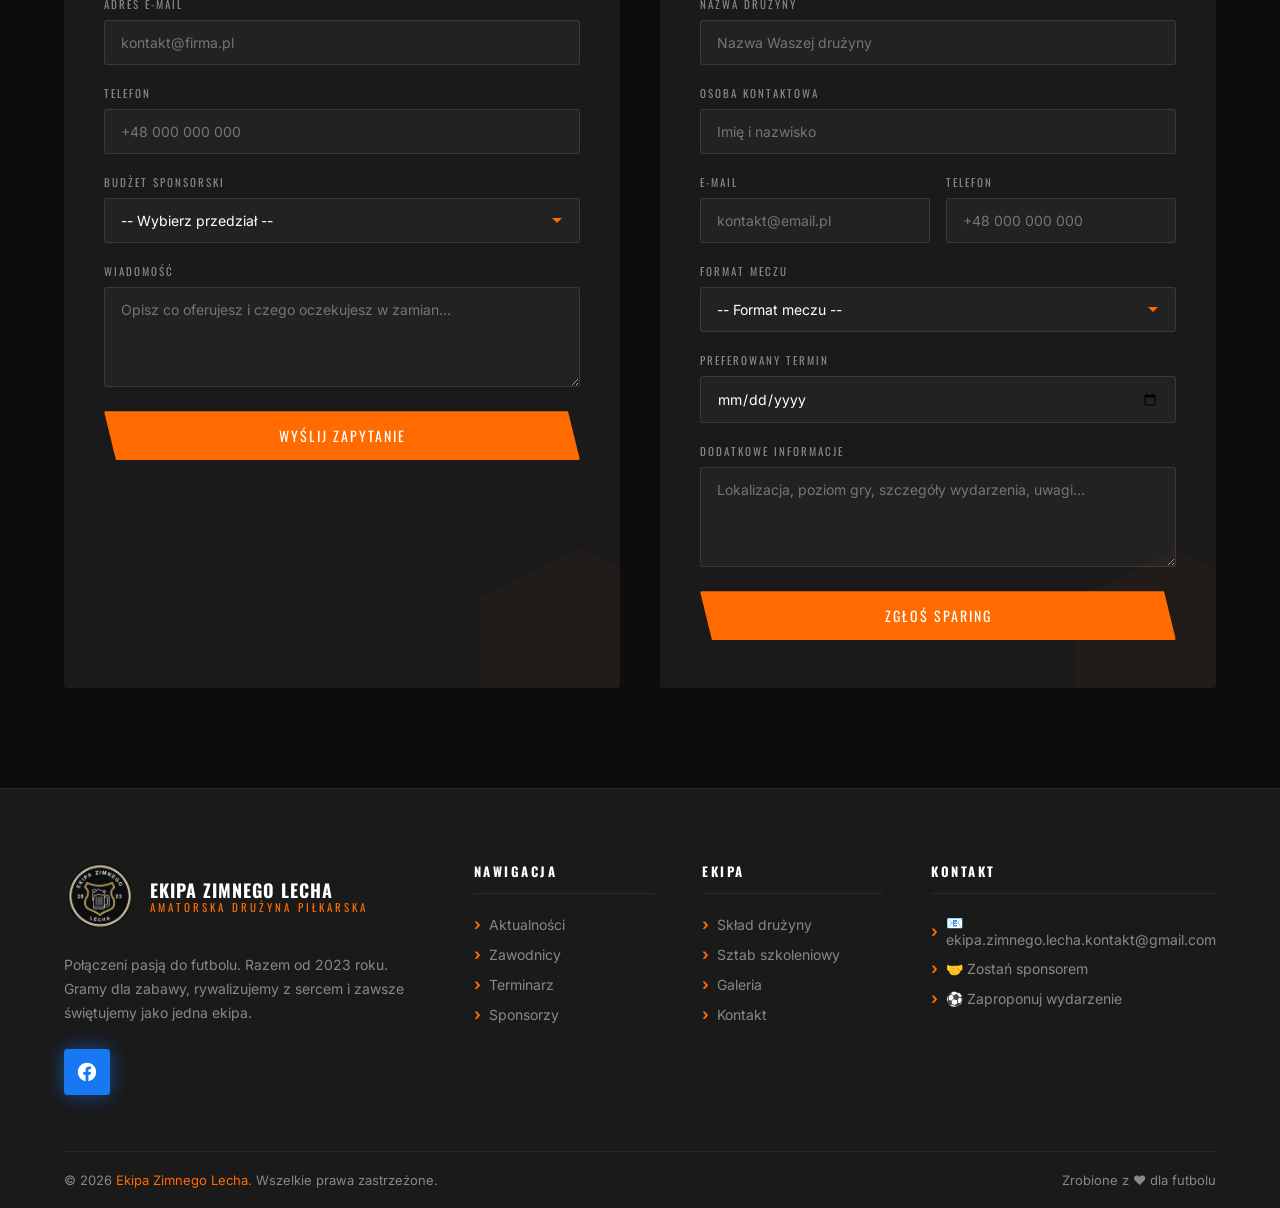
==== commit 2bcc3205: "Dodanie terminarza treningow na wrzesien-pazdziernik oraz sparingu i turniejow Co wtorek 19:30 Orlik" ====
--- a/index.html
+++ b/index.html
@@ -675,10 +675,10 @@
   <!-- Scroll to top -->
   <button class="scroll-top" id="scrollTop" aria-label="Wróć na górę">↑</button>
 
-  <script src="js/sponsor-slider.js?v=20260831"></script>
-  <script src="js/news.js?v=20260831"></script>
-  <script src="js/calendar.js?v=20260831"></script>
-  <script src="js/index.js?v=20260831"></script>
+  <script src="js/sponsor-slider.js?v=20260915"></script>
+  <script src="js/news.js?v=20260915"></script>
+  <script src="js/calendar.js?v=20260915d"></script>
+  <script src="js/index.js?v=20260915"></script>
   <!-- Cloudflare Web Analytics --><script defer src='https://static.cloudflareinsights.com/beacon.min.js' data-cf-beacon='{"token": "f9466ee398bd4d1899b852485ae21cd2"}'></script><!-- End Cloudflare Web Analytics -->
 
 </body>
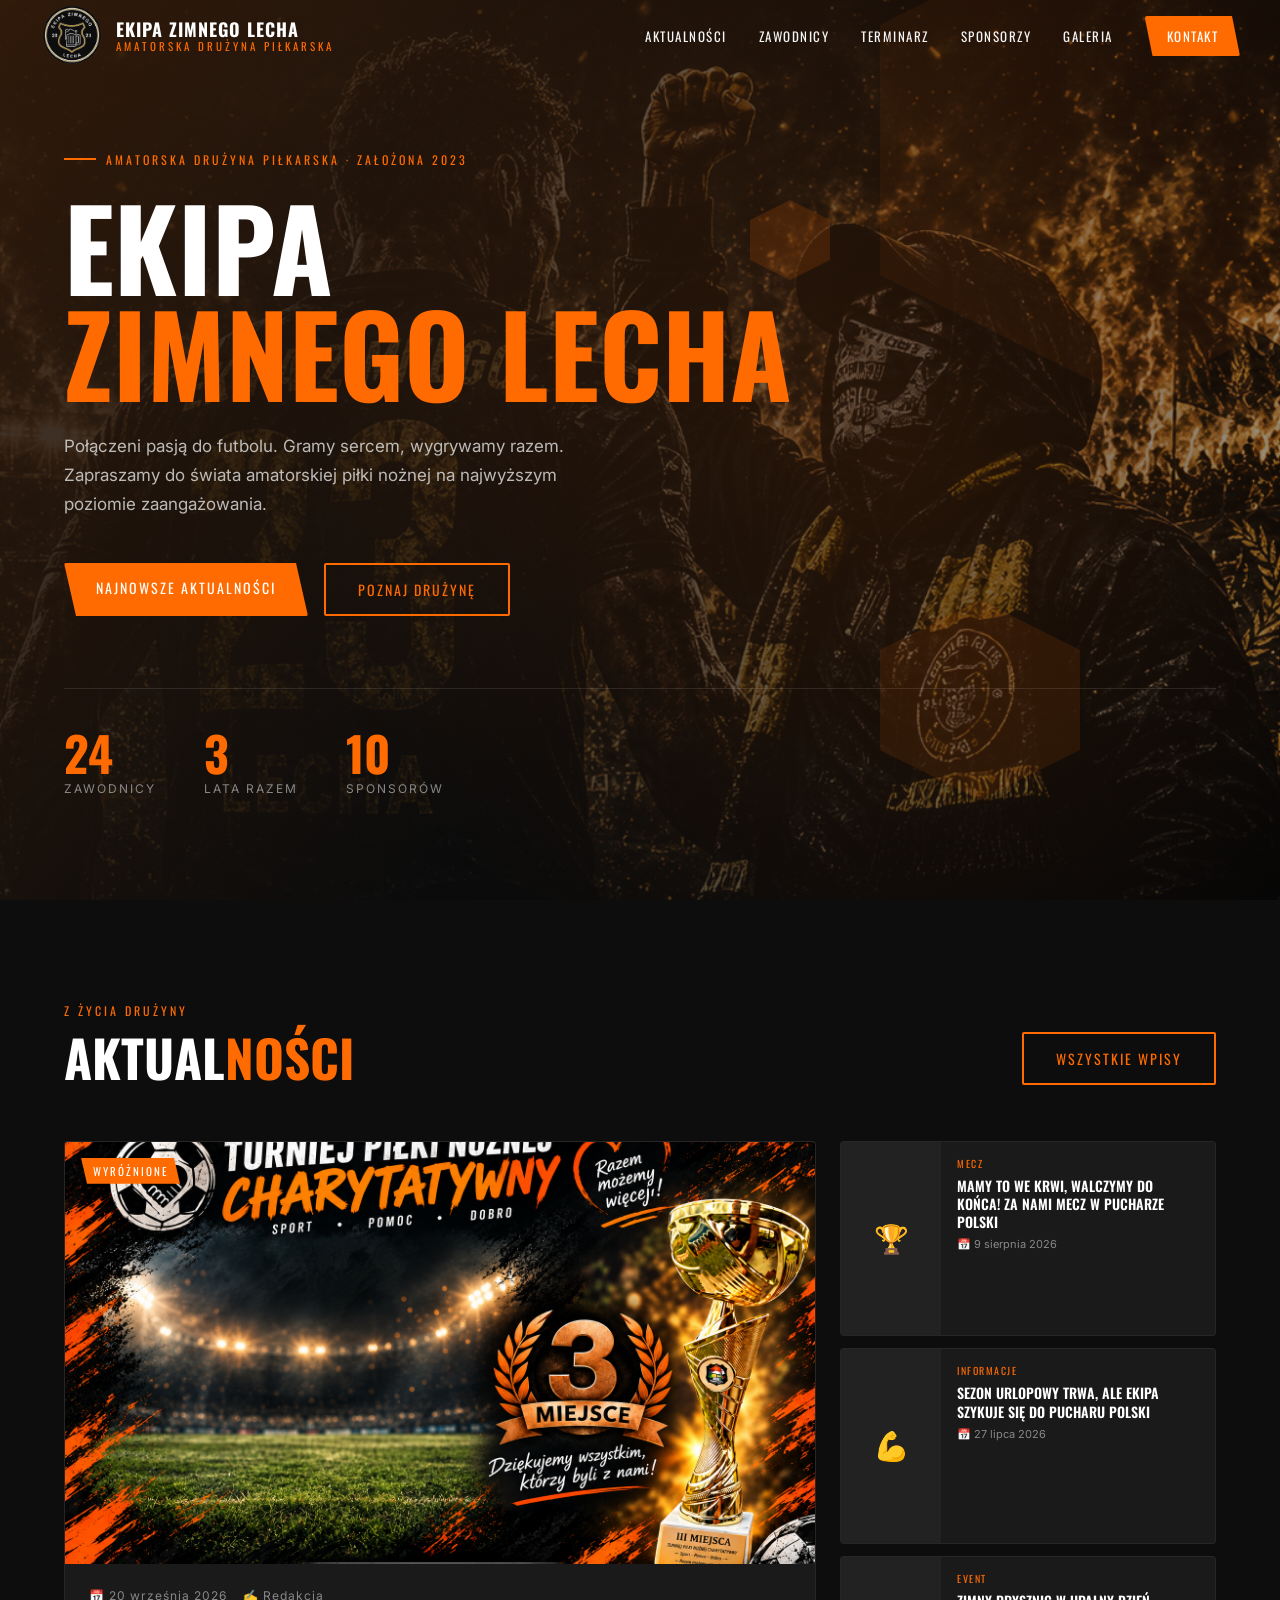
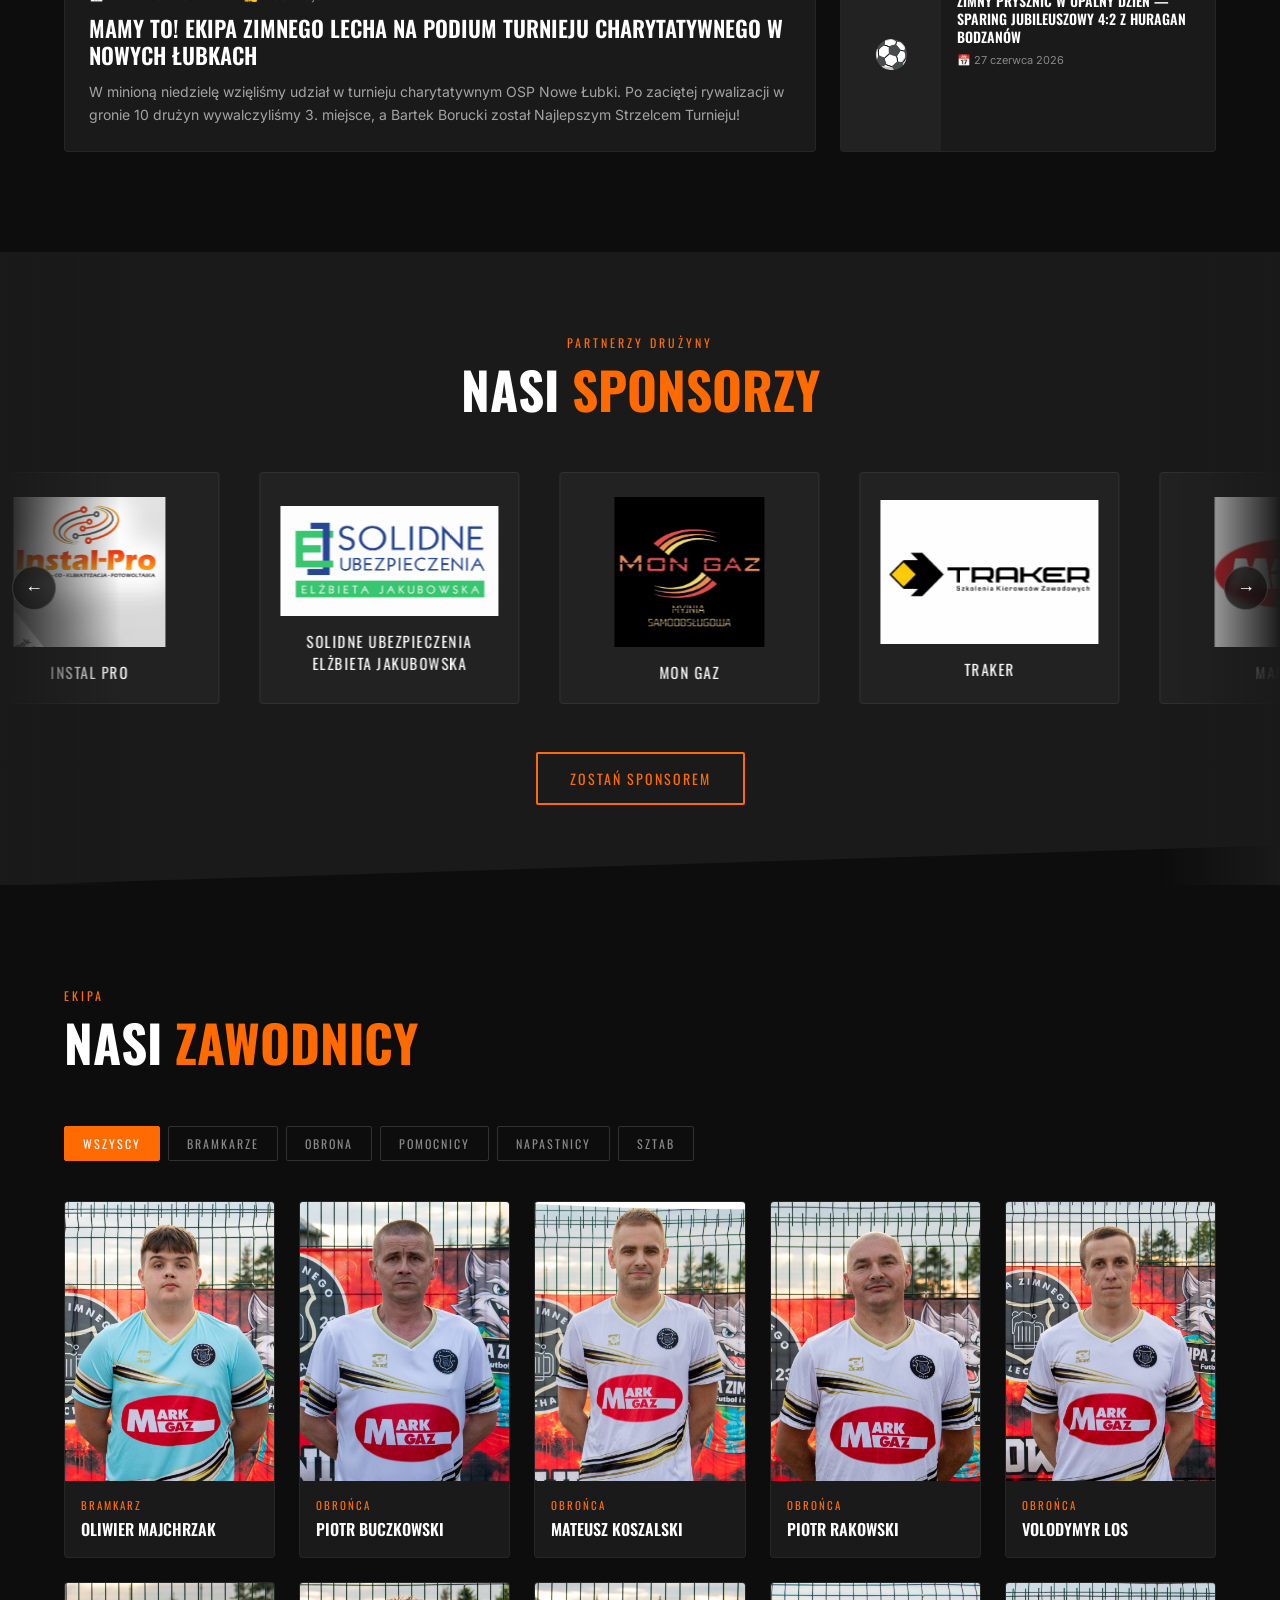
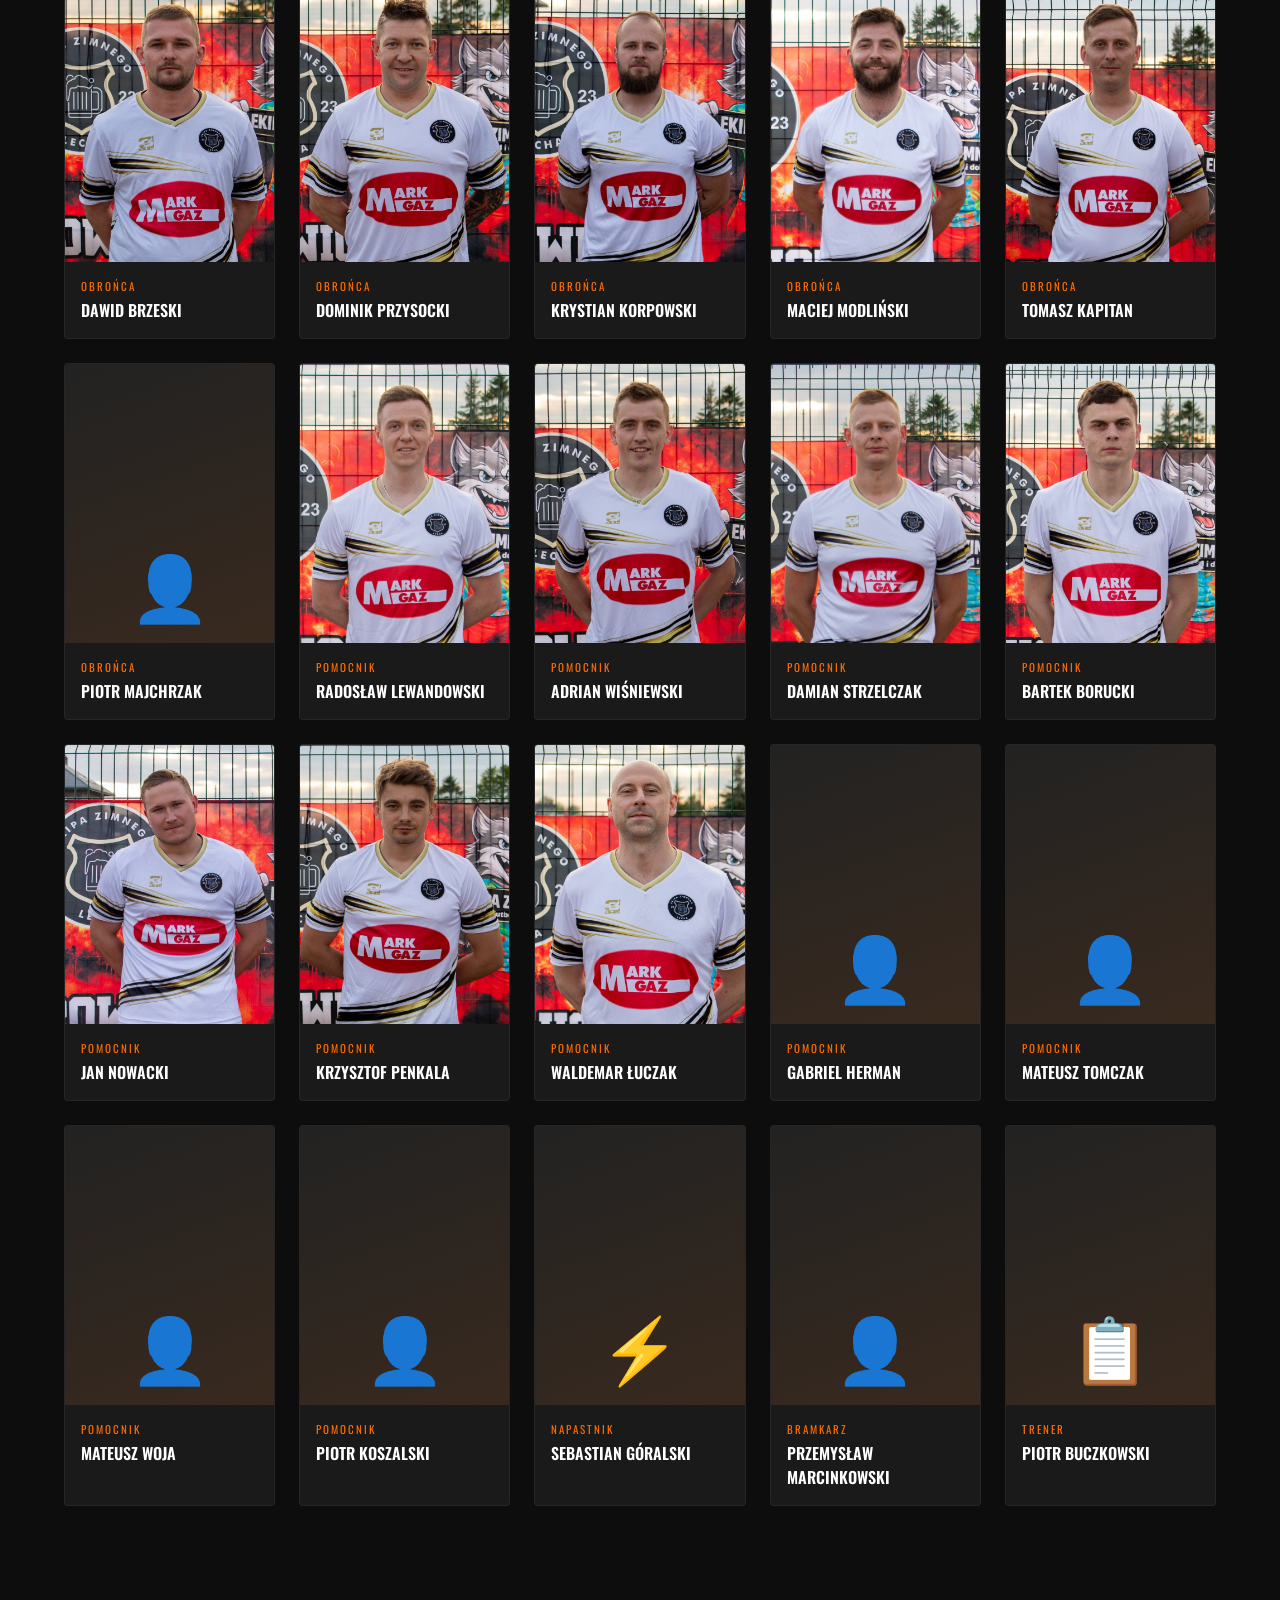
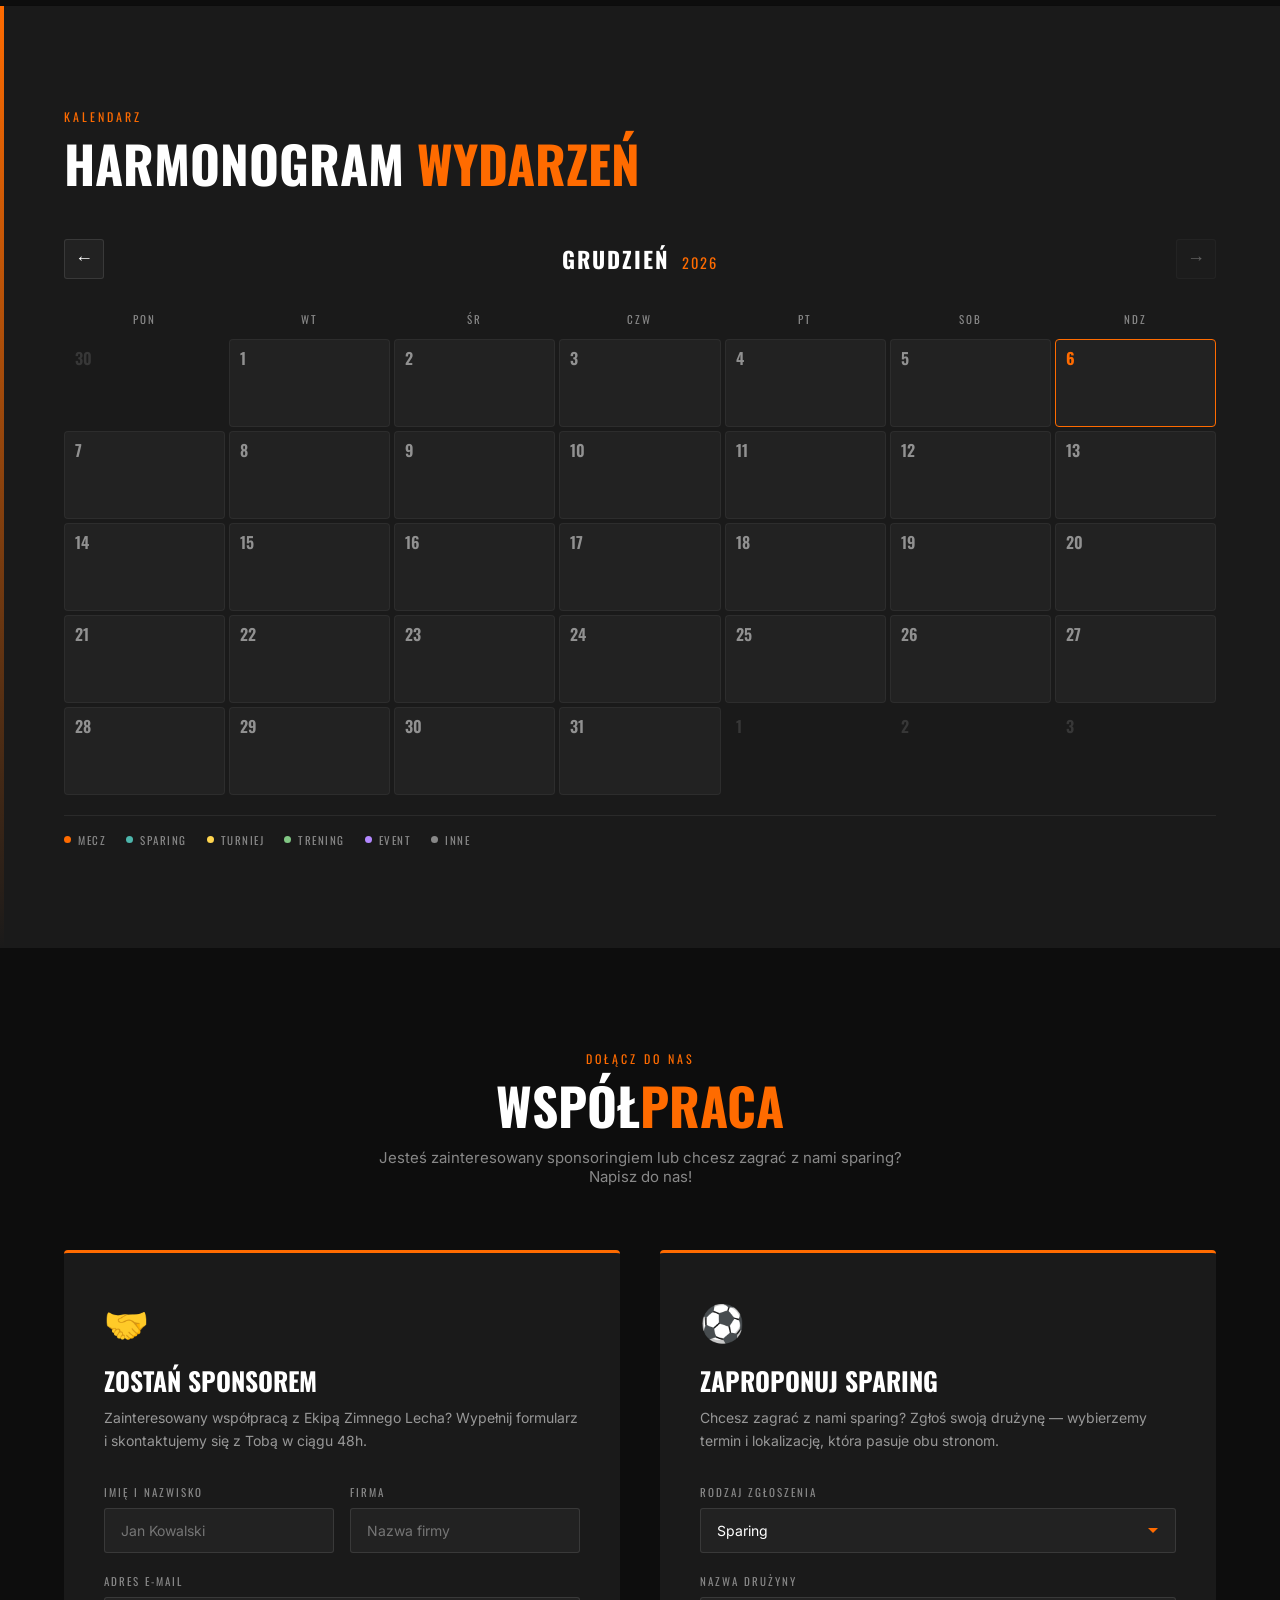
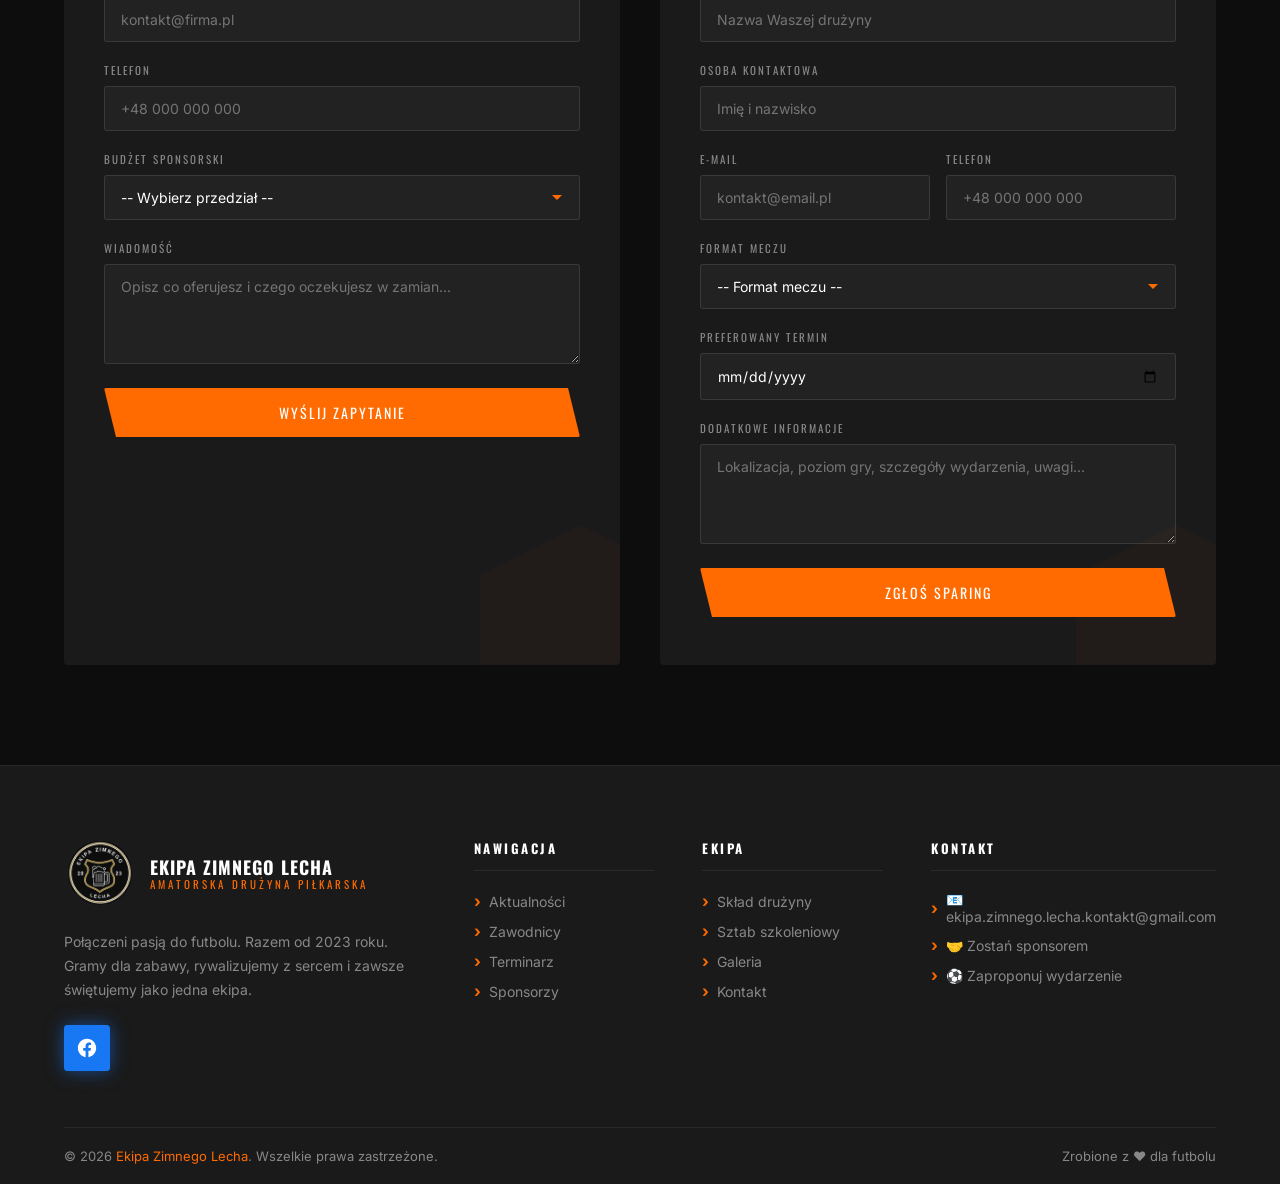
==== commit a40a29ca: "Dodanie aktualnosci o 3. miejscu na turnieju charytatywnym w Nowych Lubkach Co-Authored-By: Claude S" ====
--- a/index.html
+++ b/index.html
@@ -675,10 +675,10 @@
   <!-- Scroll to top -->
   <button class="scroll-top" id="scrollTop" aria-label="Wróć na górę">↑</button>
 
-  <script src="js/sponsor-slider.js?v=20260915"></script>
-  <script src="js/news.js?v=20260915"></script>
+  <script src="js/sponsor-slider.js?v=20260922"></script>
+  <script src="js/news.js?v=20260922"></script>
   <script src="js/calendar.js?v=20260915d"></script>
-  <script src="js/index.js?v=20260915"></script>
+  <script src="js/index.js?v=20260922"></script>
   <!-- Cloudflare Web Analytics --><script defer src='https://static.cloudflareinsights.com/beacon.min.js' data-cf-beacon='{"token": "f9466ee398bd4d1899b852485ae21cd2"}'></script><!-- End Cloudflare Web Analytics -->
 
 </body>
